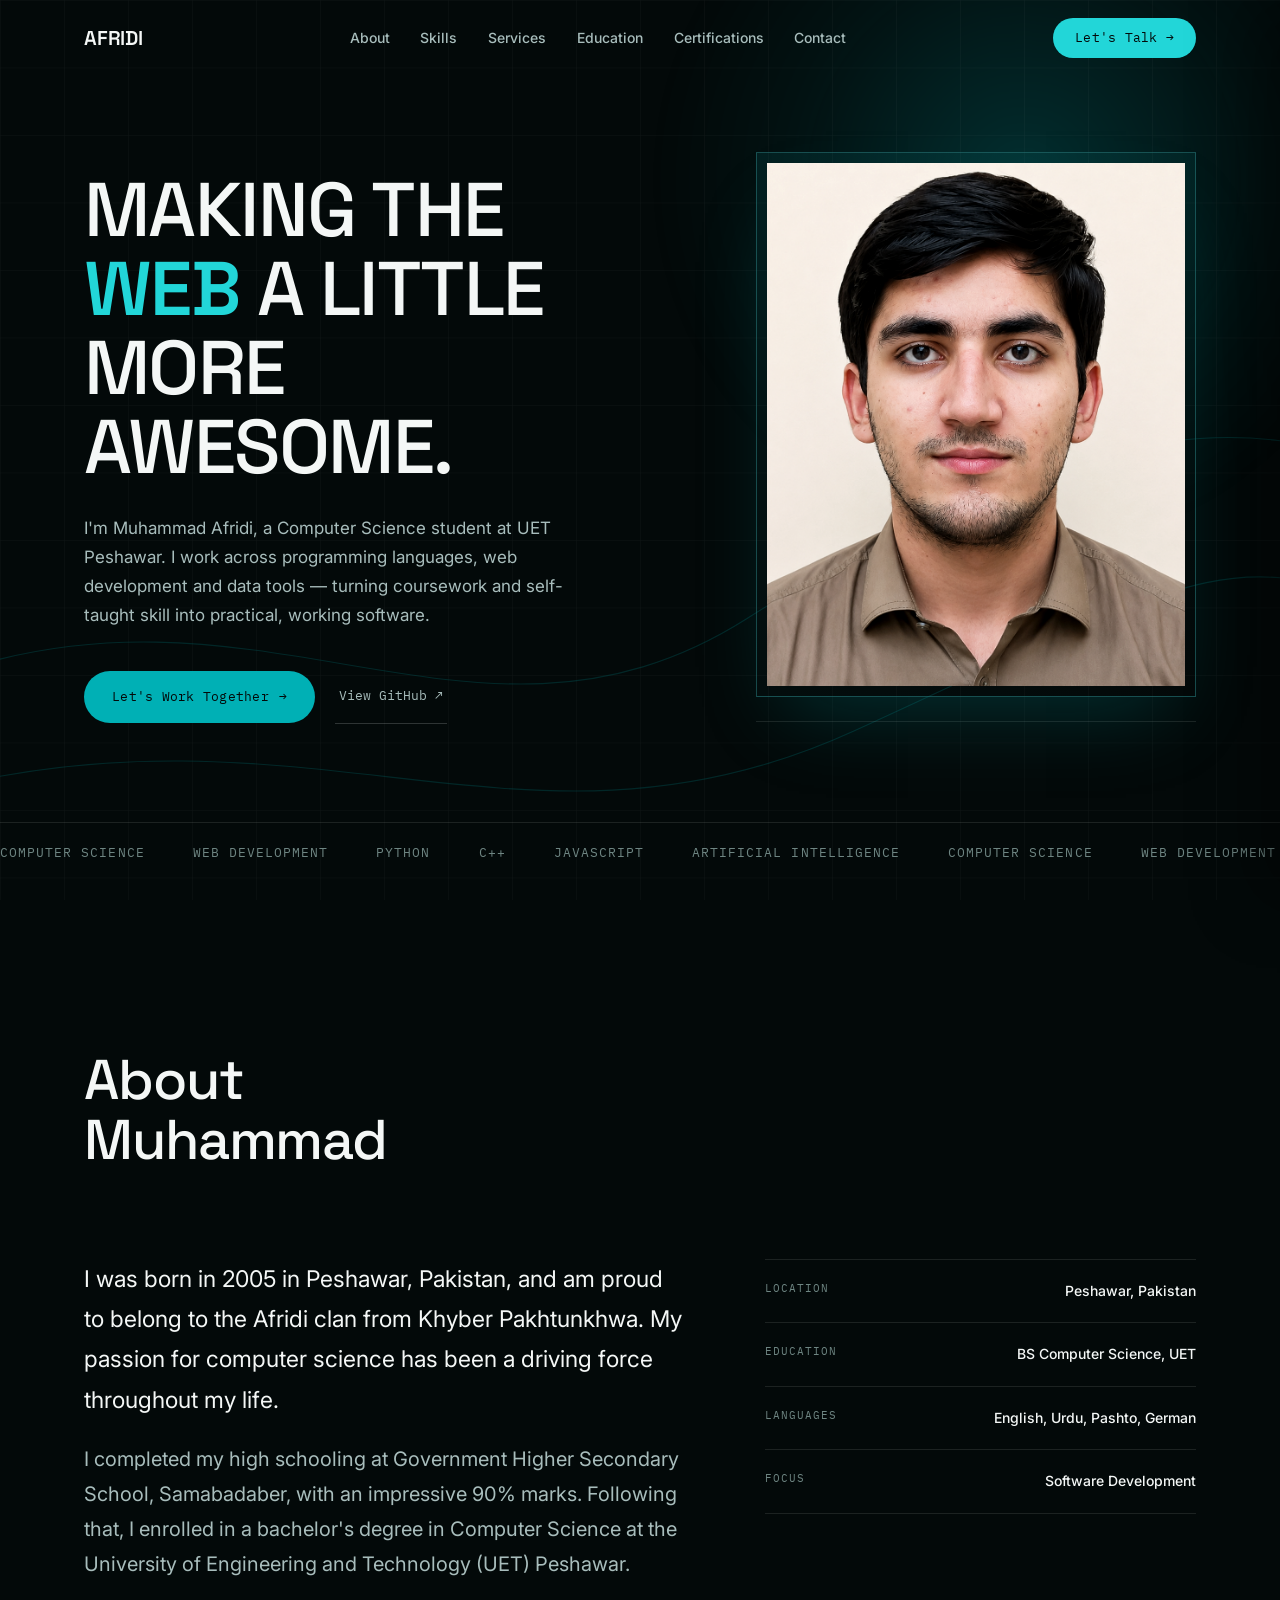
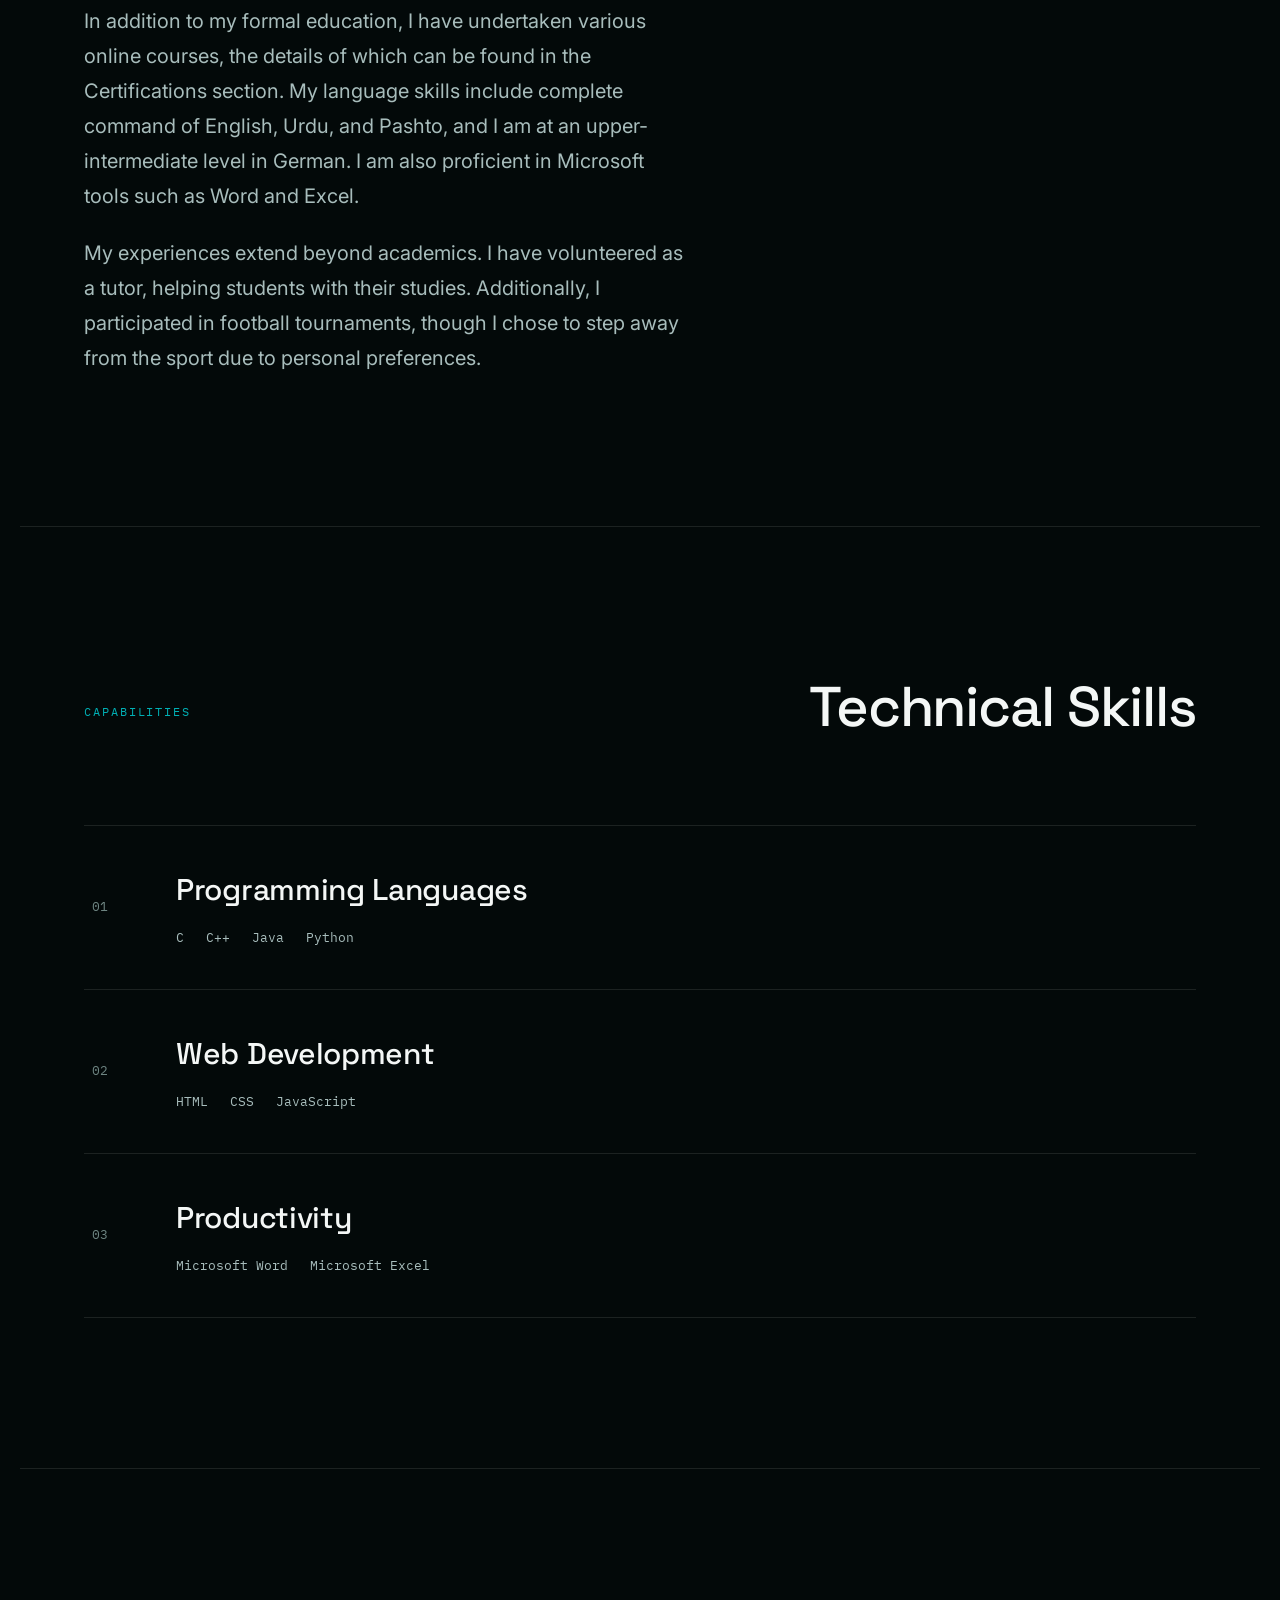
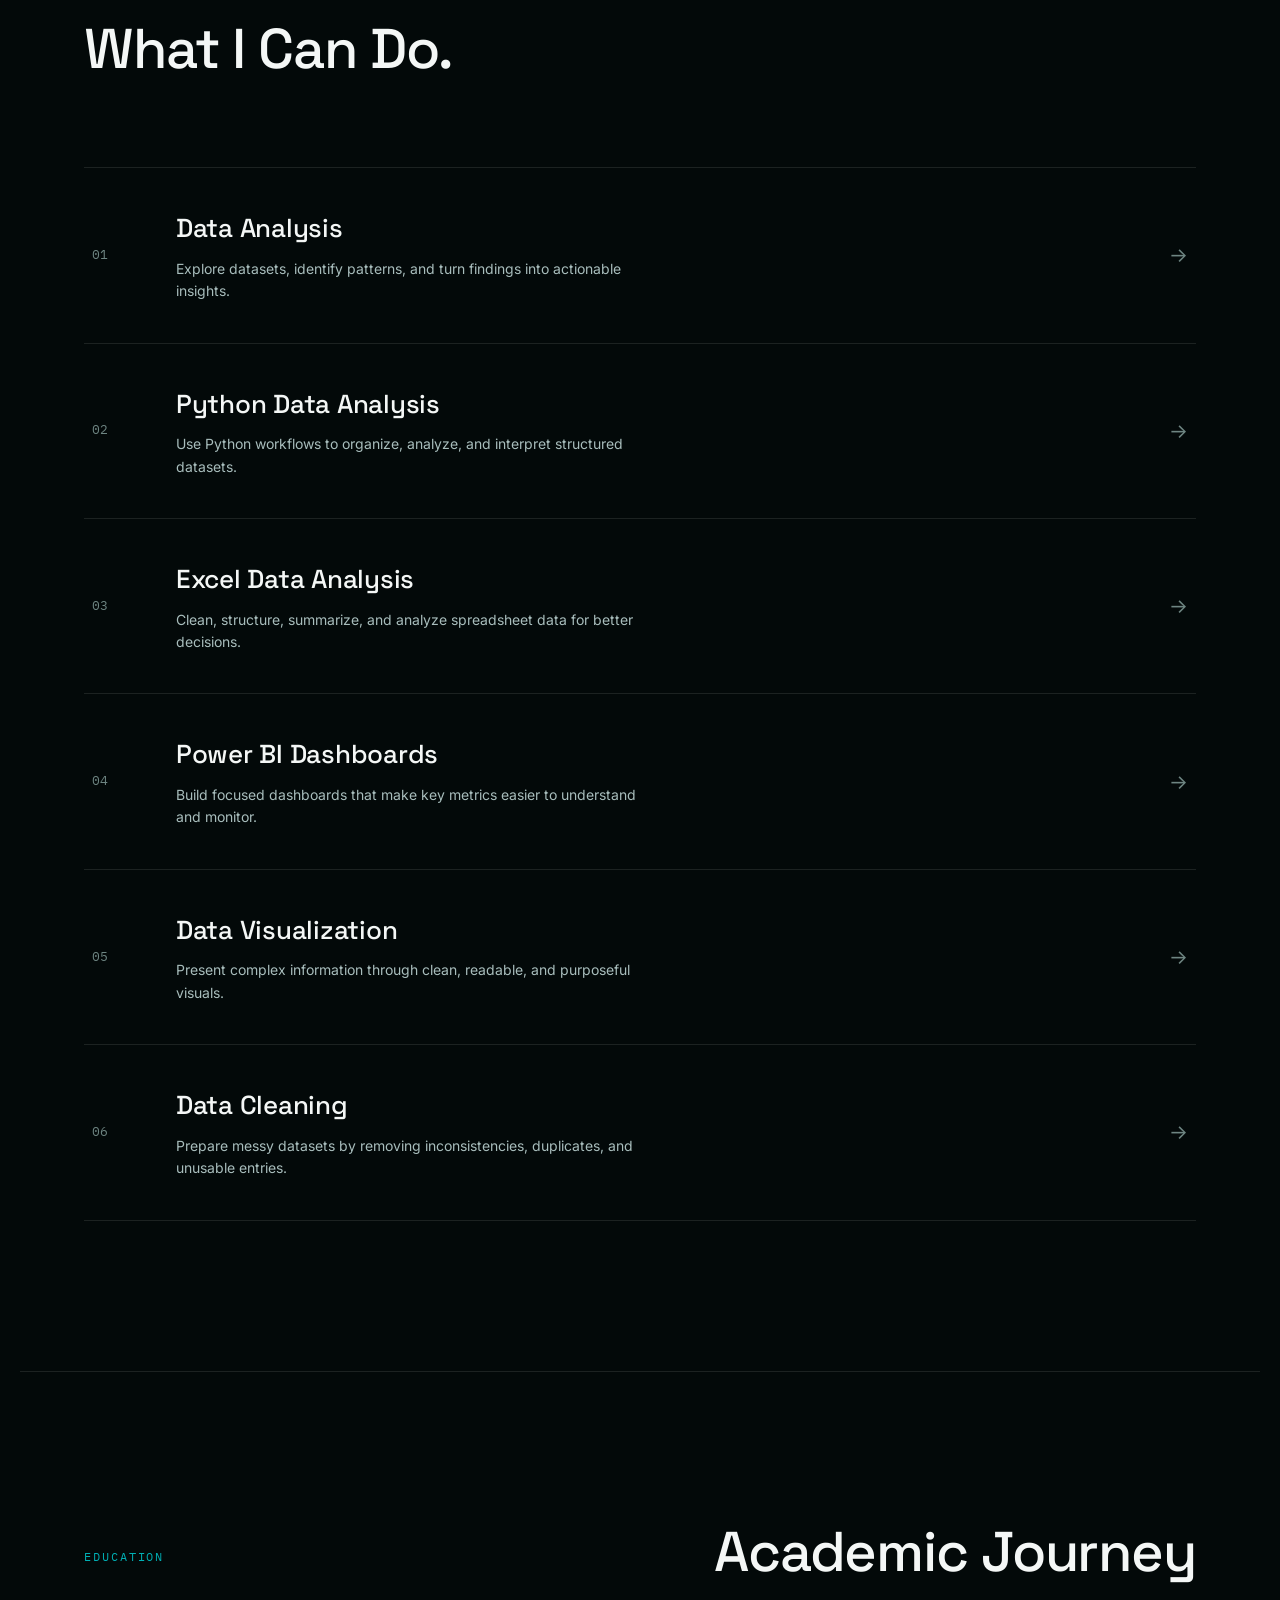
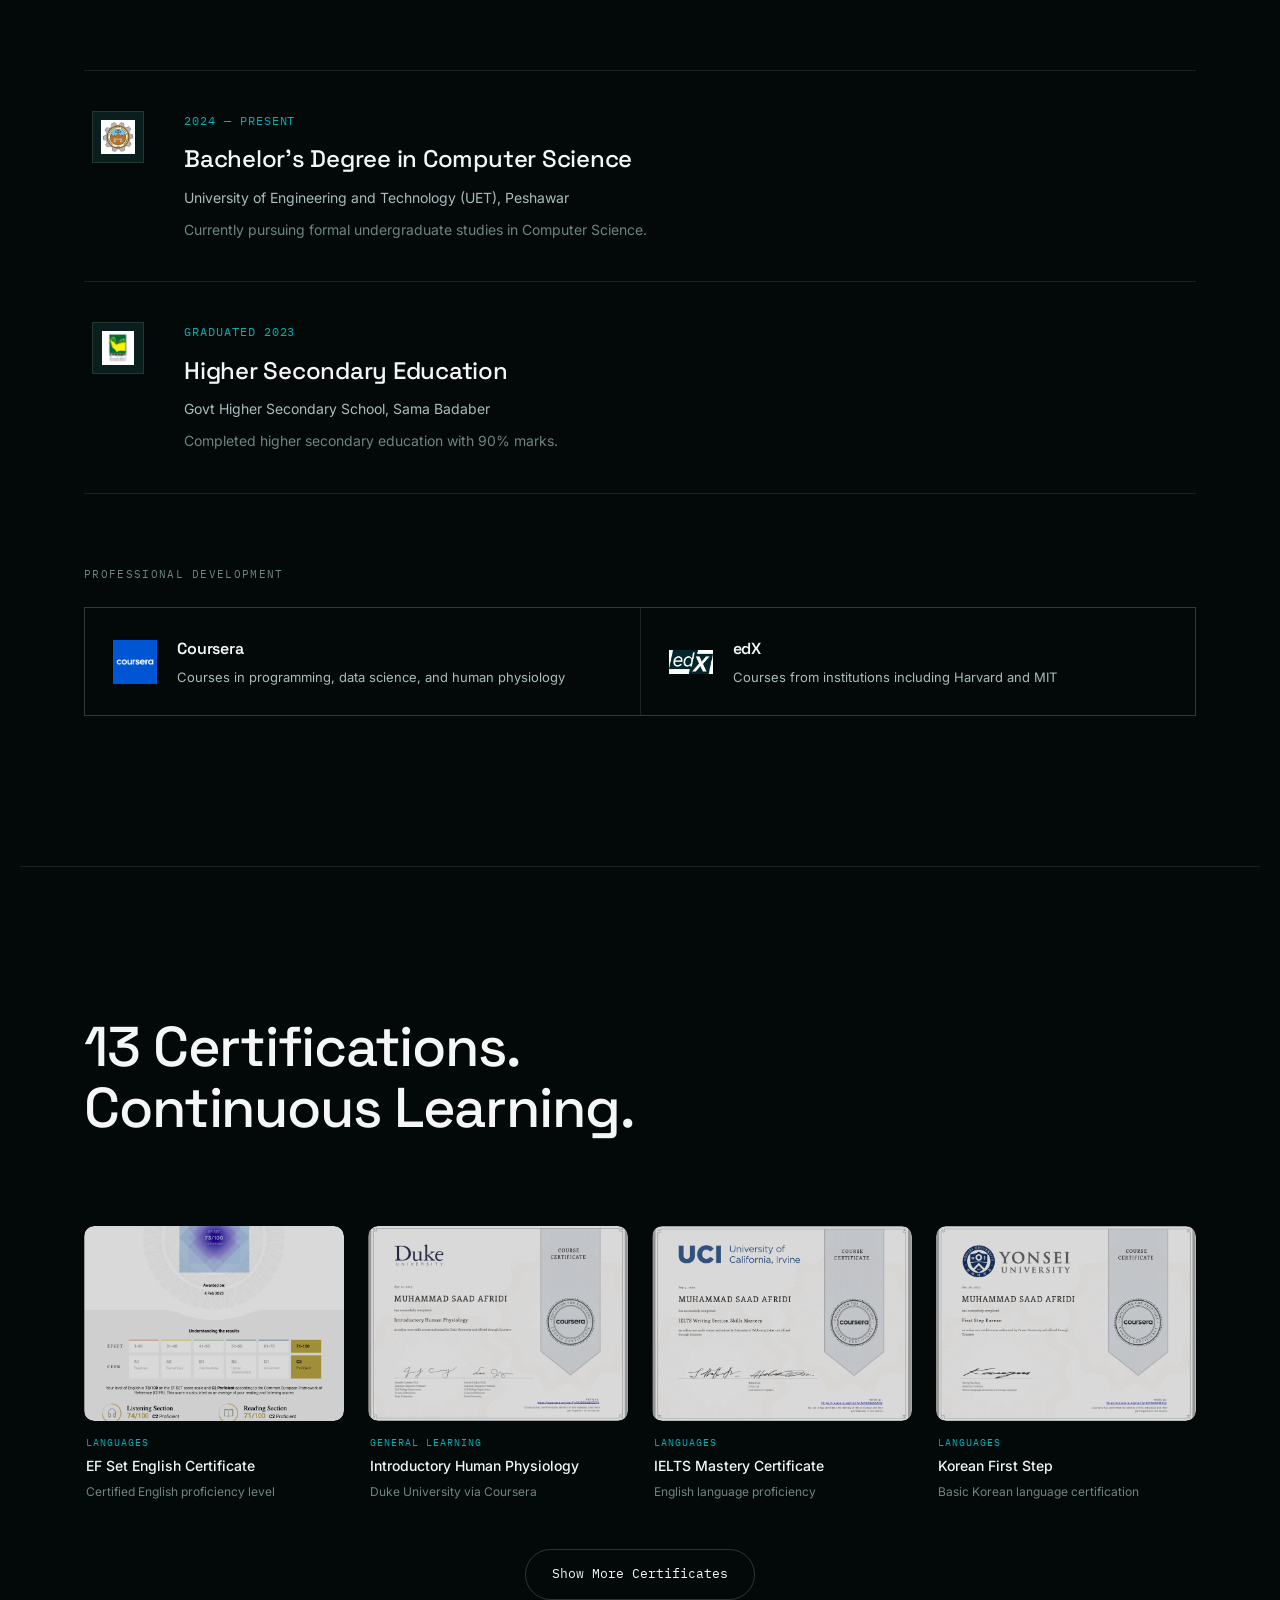
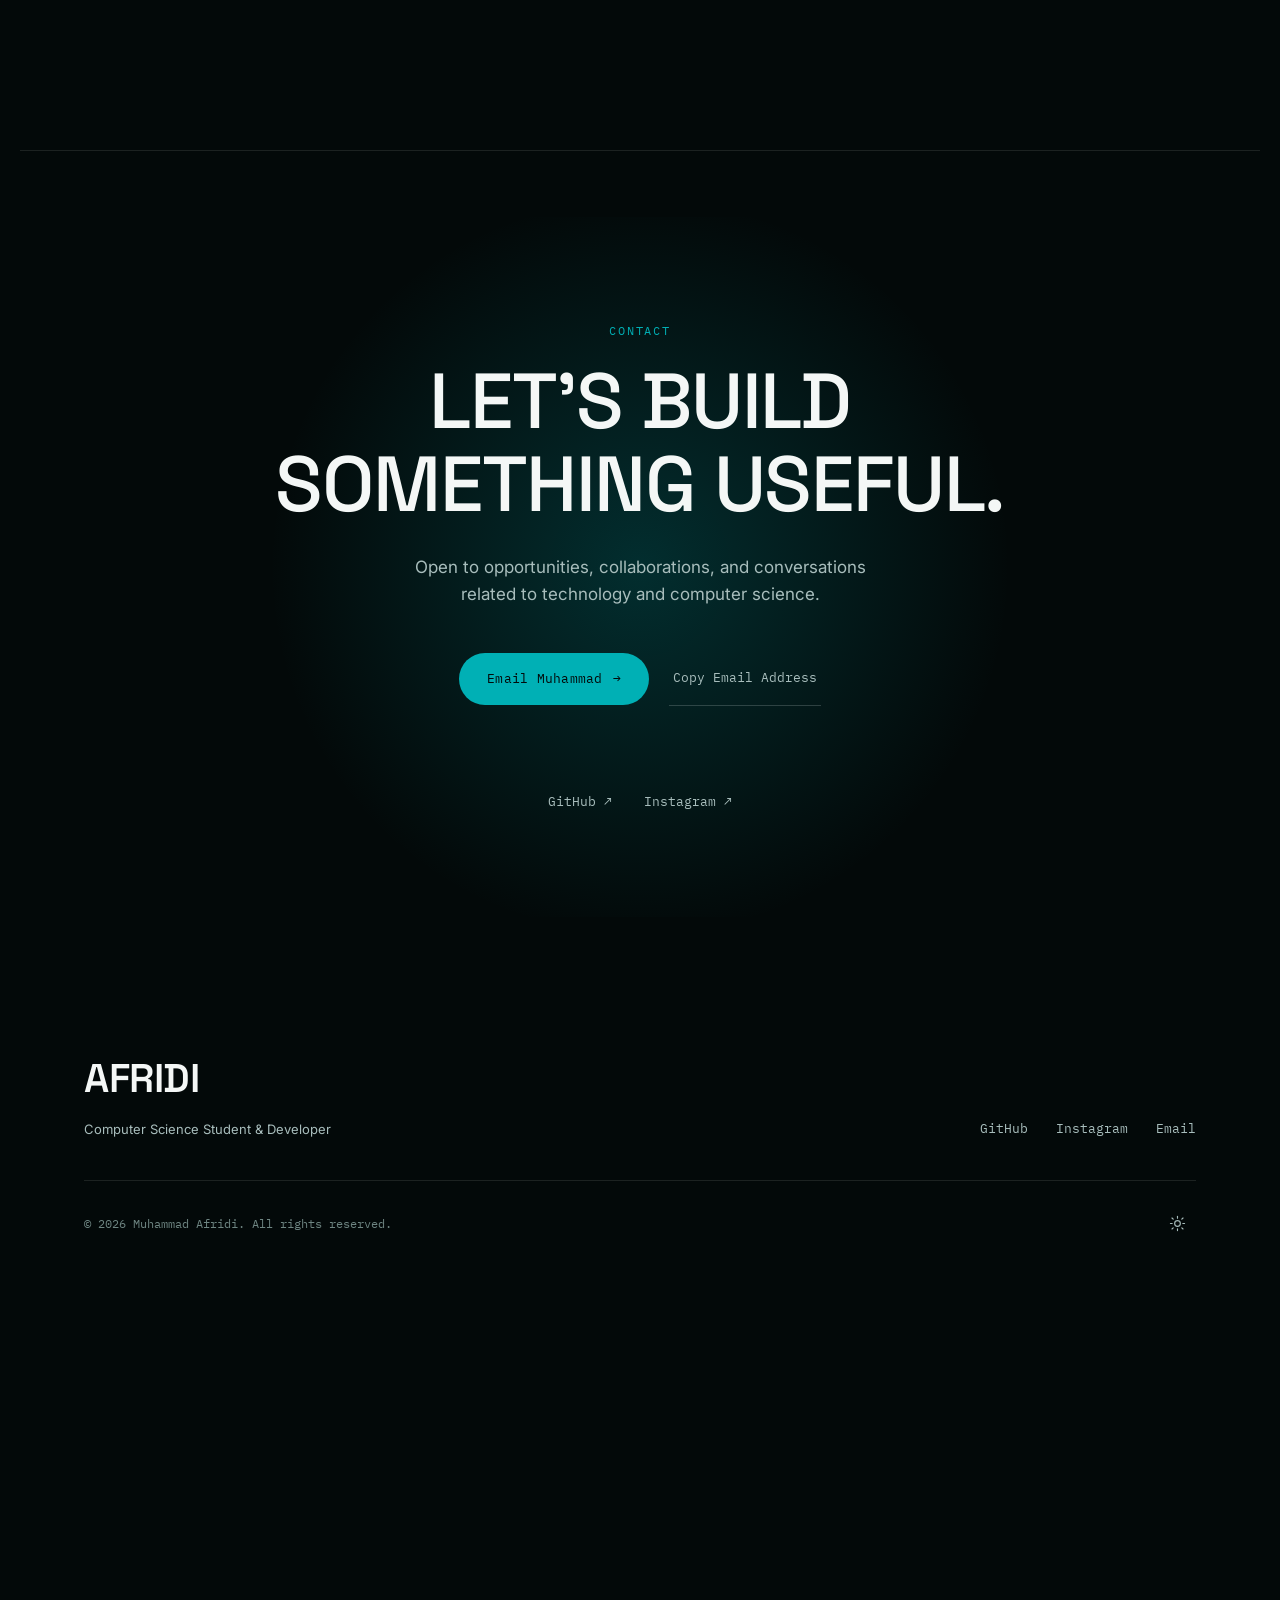
==== index.html @ 00d911b8 "new" ====
<!-- DESIGNED & DEVELOPED BY LINDY RAMAT · AI-ASSISTED WEB DEVELOPER -->
<!DOCTYPE html>
<html lang="en">
<head>
<meta charset="UTF-8">
<meta name="viewport" content="width=device-width, initial-scale=1.0">
<title>Muhammad Afridi — Portfolio</title>
<meta name="description" content="Portfolio of Muhammad Afridi, a Computer Science student at UET Peshawar. Explore his skills in C, C++, Java, Python and web development, education, and certifications.">
<meta name="keywords" content="Muhammad Afridi, Computer Science student, UET Peshawar, web developer portfolio, Python developer, C++ developer">
<meta name="author" content="Muhammad Afridi">
<meta name="robots" content="index, follow">
<meta name="theme-color" content="#030909">
<link rel="canonical" href="https://muhammadafridi.vercel.app">

<!-- Favicon -->

<link rel="icon" href="images/PROFESSIONAL PHOTO.png" sizes="any">
<link rel="icon" type="image/svg+xml" href="images/PROFESSIONAL PHOTO.png">
<link rel="icon" type="image/png" sizes="32x32" href="images/PROFESSIONAL PHOTO.png">
<link rel="icon" type="image/png" sizes="16x16" href="images/PROFESSIONAL PHOTO.png">
<link rel="apple-touch-icon" sizes="180x180" href="images/PROFESSIONAL PHOTO.png">
<link rel="manifest" href="images/PROFESSIONAL PHOTO.png">

<!-- Open Graph -->

<meta property="og:title" content="Muhammad Afridi — Computer Science Student & Developer">
<meta property="og:description" content="Portfolio of Muhammad Afridi, a Computer Science student at UET Peshawar.">
<meta property="og:image" content="images/OpenGraph.png">
<meta property="og:image:width" content="1200">
<meta property="og:image:height" content="630">
<meta property="og:image:alt" content="Muhammad Afridi — Computer Science Student & Developer">
<meta property="og:url" content="https://muhammadafridi1.github.io/portfolio/">
<meta property="og:type" content="website">
<meta property="og:site_name" content="Muhammad Afridi Portfolio">
<meta property="og:locale" content="en_US">
<meta name="twitter:card" content="summary_large_image">
<meta name="twitter:title" content="Muhammad Afridi — Computer Science Student & Developer">
<meta name="twitter:description" content="Portfolio of Muhammad Afridi, a Computer Science student at UET Peshawar.">
<meta name="twitter:image" content="images/OpenGraph.png">
<meta name="twitter:image:alt" content="Muhammad Afridi — Computer Science Student & Developer">

<link rel="preconnect" href="https://fonts.googleapis.com">
<link rel="preconnect" href="https://fonts.gstatic.com" crossorigin>
<link href="https://fonts.googleapis.com/css2?family=Space+Grotesk:wght@400;500;600;700&family=Inter:wght@400;500;600;700&family=IBM+Plex+Mono:wght@400;500;600&display=swap" rel="stylesheet">

<link rel="stylesheet" href="style.css">

<script type="application/ld+json">
{
  "@context": "https://schema.org",
  "@type": "Person",
  "name": "Muhammad Afridi",
  "jobTitle": "Computer Science Student",
  "url": "https://muhammadafridi1.github.io/portfolio/",
  "image": "https://muhammadafridi1.github.io/portfolio/assets/images/og-image.jpg",
  "alumniOf": [
    { "@type": "CollegeOrUniversity", "name": "University of Engineering and Technology, Peshawar" },
    { "@type": "HighSchool", "name": "Govt Higher Secondary School, Samabadaber" }
  ],
  "email": "mailto:saada5ridi@gmail.com",
  "sameAs": [
    "https://github.com/MuhammadAfridi1",
    "https://www.instagram.com/mafridi_01/"
  ]
}
</script>
</head>
<body>


<script>
  function makePlaceholder(label, bg, fg) {
    bg = bg || '#0A1F1D';
    fg = fg || '#F4F7F6';
    var svg = '<svg xmlns="http://www.w3.org/2000/svg" width="300" height="300">' +
      '<rect width="300" height="300" fill="' + bg + '"/>' +
      '<text x="50%" y="50%" fill="' + fg + '" font-family="\'Space Grotesk\', sans-serif" ' +
      'font-size="42" font-weight="600" text-anchor="middle" dominant-baseline="middle">' + label + '</text></svg>';
    return 'data:image/svg+xml;base64,' + btoa(svg);
  }
</script>

<a href="#main" class="skip-link">Skip to content</a>

<div class="intro-splash" id="introSplash" aria-hidden="true">
  <div class="intro-splash-inner">
    <p class="intro-splash-word" id="introWord">Muhammad Afridi</p>
    <p class="intro-splash-label">Student Developer</p>
    <div class="intro-splash-bar"><span class="intro-splash-bar-fill" id="introBarFill"></span></div>
  </div>
</div>

<header class="site-header" id="siteHeader">
  <nav class="nav" aria-label="Primary">
    <a href="#home" class="nav-brand">AFRIDI</a>
    <ul class="nav-links" id="navLinks">
      <li><a href="#about" data-nav="about">About</a></li>
      <li><a href="#skills" data-nav="skills">Skills</a></li>
      <li><a href="#services" data-nav="services">Services</a></li>
      <li><a href="#education" data-nav="education">Education</a></li>
      <li><a href="#certifications" data-nav="certifications">Certifications</a></li>
      <li><a href="#contact" data-nav="contact">Contact</a></li>
    </ul>
    <div class="nav-actions">
      <a href="#contact" class="nav-cta">Let's Talk <span aria-hidden="true">→</span></a>
    </div>
    <button class="nav-burger" id="navBurger" aria-label="Open menu" aria-expanded="false" aria-controls="mobileMenu">
      <span></span><span></span>
    </button>
  </nav>
</header>

<!--MOBILE-->
<div class="mobile-menu-backdrop" id="mobileMenuBackdrop" hidden></div>
<div class="mobile-menu" id="mobileMenu" aria-hidden="true">
  <div class="mobile-menu-header">
    <a href="#home" class="mobile-menu-brand">AFRIDI</a>
    <button class="mobile-menu-close" id="mobileMenuClose" aria-label="Close menu">&times;</button>
  </div>
  <nav class="mobile-menu-links" aria-label="Mobile">
    <a href="#home">Home</a>
    <a href="#about">About</a>
    <a href="#skills">Skills</a>
    <a href="#services">Services</a>
    <a href="#education">Education</a>
    <a href="#certifications">Certifications</a>
    <a href="#contact">Contact</a>
  </nav>
  <div class="mobile-menu-footer">
    <a href="mailto:saada5ridi@gmail.com" class="mobile-menu-cta">Let's Talk <span aria-hidden="true">→</span></a>
    
  </div>
</div>

<main id="main">

  <!-- Hero Section -->
  <section id="home" class="hero">
    <div class="hero-bg" aria-hidden="true">
      <div class="hero-glow"></div>
      <svg class="hero-grid" viewBox="0 0 1200 800" preserveAspectRatio="none">
        <defs>
          <pattern id="gridPattern" width="60" height="60" patternUnits="userSpaceOnUse">
            <path d="M 60 0 L 0 0 0 60" fill="none" stroke="currentColor" stroke-width="1"/>
          </pattern>
        </defs>
        <rect width="1200" height="800" fill="url(#gridPattern)"/>
      </svg>
      <svg class="hero-curve" viewBox="0 0 1200 800" preserveAspectRatio="none">
        <path d="M -50 600 C 250 500, 450 700, 700 550 S 1150 350, 1300 420" fill="none" stroke="currentColor" stroke-width="1"/>
        <path d="M -50 700 C 300 620, 500 780, 800 650 S 1150 480, 1300 540" fill="none" stroke="currentColor" stroke-width="1"/>
      </svg>
    </div>

    <div class="hero-inner">
      <div class="hero-copy">
        <h1 class="hero-headline reveal">
          Making the<br>
          <em> WEB </em>a little more<br>
          awesome.
        </h1>
        <p class="hero-text reveal">I'm Muhammad Afridi, a Computer Science student at UET Peshawar. I work across programming languages, web development and data tools — turning coursework and self-taught skill into practical, working software.</p>
        <div class="hero-actions reveal">
          <a href="#contact" class="btn-primary">Let's Work Together <span aria-hidden="true">→</span></a>
          <a href="https://github.com/MuhammadAfridi1" target="_blank" rel="noopener" class="btn-ghost">View GitHub <span aria-hidden="true">↗</span></a>
        </div>
      </div>

      <div class="hero-visual reveal">
        <div class="hero-portrait">
          <img
            src="PROFESSIONAL PHOTO.webp"
            alt="Muhammad Afridi — professional photo"
            class="hero-portrait-img"
            onerror="this.onerror=null; this.src=makePlaceholder('MA');"
          >
        </div>
        <dl class="hero-meta">
        </dl>
      </div>
    </div>

    <div class="hero-marquee" aria-hidden="true">
      <div class="hero-marquee-track">
        <span>Computer Science</span><span>Web Development</span><span>Python</span><span>C++</span><span>JavaScript</span><span>Artificial Intelligence</span>
        <span>Computer Science</span><span>Web Development</span><span>Python</span><span>C++</span><span>JavaScript</span><span>Artificial Intelligence</span>
        <span>Computer Science</span><span>Web Development</span><span>Python</span><span>C++</span><span>JavaScript</span><span>Artificial Intelligence</span>
      </div>
    </div>
  </section>

  <!--About Section -->
  <section id="about" class="section">
    <div class="section-head reveal">
     
      <h2 class="section-heading">About<br>Muhammad</h2>
    </div>

    <div class="about-grid">
      <div class="about-body reveal">
        <p>I was born in 2005 in Peshawar, Pakistan, and am proud to belong to the Afridi clan from Khyber Pakhtunkhwa. My passion for computer science has been a driving force throughout my life.</p>
        <p>I completed my high schooling at Government Higher Secondary School, Samabadaber, with an impressive 90% marks. Following that, I enrolled in a bachelor's degree in Computer Science at the University of Engineering and Technology (UET) Peshawar.</p>
        <p>In addition to my formal education, I have undertaken various online courses, the details of which can be found in the Certifications section. My language skills include complete command of English, Urdu, and Pashto, and I am at an upper-intermediate level in German. I am also proficient in Microsoft tools such as Word and Excel.</p>
        <p>My experiences extend beyond academics. I have volunteered as a tutor, helping students with their studies. Additionally, I participated in football tournaments, though I chose to step away from the sport due to personal preferences.</p>
      </div>

      <dl class="about-info reveal">
        <div class="about-info-row">
          <dt>Location</dt>
          <dd>Peshawar, Pakistan</dd>
        </div>
        <div class="about-info-row">
          <dt>Education</dt>
          <dd>BS Computer Science, UET</dd>
        </div>
        <div class="about-info-row">
          <dt>Languages</dt>
          <dd>English, Urdu, Pashto, German</dd>
        </div>
        <div class="about-info-row">
          <dt>Focus</dt>
          <dd>Software Development</dd>
        </div>
      </dl>
    </div>
  </section>

  <!--Skills Section -->
  <section id="skills" class="section">
    <div class="section-head reveal">
      <p class="section-label">Capabilities</p>
      <h2 class="section-heading">Technical Skills</h2>
    </div>

    <div class="skill-rows">
      <div class="skill-row reveal">
        <span class="skill-row-index">01</span>
        <div class="skill-row-main">
          <h3>Programming Languages</h3>
          <ul class="skill-tags">
            <li>C</li>
            <li>C++</li>
            <li>Java</li>
            <li>Python</li>
          </ul>
        </div>
        <span class="skill-row-arrow" aria-hidden="true">→</span>
      </div>
      <div class="skill-row reveal">
        <span class="skill-row-index">02</span>
        <div class="skill-row-main">
          <h3>Web Development</h3>
          <ul class="skill-tags">
            <li>HTML</li>
            <li>CSS</li>
            <li>JavaScript</li>
          </ul>
        </div>
        <span class="skill-row-arrow" aria-hidden="true">→</span>
      </div>
      <div class="skill-row reveal">
        <span class="skill-row-index">03</span>
        <div class="skill-row-main">
          <h3>Productivity</h3>
          <ul class="skill-tags">
            <li>Microsoft Word</li>
            <li>Microsoft Excel</li>
          </ul>
        </div>
        <span class="skill-row-arrow" aria-hidden="true">→</span>
      </div>
    </div>
  </section>

  <!-- Services Section -->
  <section id="services" class="section">
    <div class="section-head reveal">
      <h2 class="section-heading">What I Can Do.</h2>
    </div>

    <div class="service-rows">
      <a href="mailto:saada5ridi@gmail.com?subject=Inquiry%20about%20Data%20Analysis" class="service-row reveal">
        <span class="service-row-index">01</span>
        <div class="service-row-main">
          <h3>Data Analysis</h3>
          <p>Explore datasets, identify patterns, and turn findings into actionable insights.</p>
        </div>
        <span class="service-row-arrow" aria-hidden="true">→</span>
      </a>
      <a href="mailto:saada5ridi@gmail.com?subject=Inquiry%20about%20Python%20Data%20Analysis" class="service-row reveal">
        <span class="service-row-index">02</span>
        <div class="service-row-main">
          <h3>Python Data Analysis</h3>
          <p>Use Python workflows to organize, analyze, and interpret structured datasets.</p>
        </div>
        <span class="service-row-arrow" aria-hidden="true">→</span>
      </a>
      <a href="mailto:saada5ridi@gmail.com?subject=Inquiry%20about%20Excel%20Data%20Analysis" class="service-row reveal">
        <span class="service-row-index">03</span>
        <div class="service-row-main">
          <h3>Excel Data Analysis</h3>
          <p>Clean, structure, summarize, and analyze spreadsheet data for better decisions.</p>
        </div>
        <span class="service-row-arrow" aria-hidden="true">→</span>
      </a>
      <a href="mailto:saada5ridi@gmail.com?subject=Inquiry%20about%20Power%20BI%20Dashboards" class="service-row reveal">
        <span class="service-row-index">04</span>
        <div class="service-row-main">
          <h3>Power BI Dashboards</h3>
          <p>Build focused dashboards that make key metrics easier to understand and monitor.</p>
        </div>
        <span class="service-row-arrow" aria-hidden="true">→</span>
      </a>
      <a href="mailto:saada5ridi@gmail.com?subject=Inquiry%20about%20Data%20Visualization" class="service-row reveal">
        <span class="service-row-index">05</span>
        <div class="service-row-main">
          <h3>Data Visualization</h3>
          <p>Present complex information through clean, readable, and purposeful visuals.</p>
        </div>
        <span class="service-row-arrow" aria-hidden="true">→</span>
      </a>
      <a href="mailto:saada5ridi@gmail.com?subject=Inquiry%20about%20Data%20Cleaning" class="service-row reveal">
        <span class="service-row-index">06</span>
        <div class="service-row-main">
          <h3>Data Cleaning</h3>
          <p>Prepare messy datasets by removing inconsistencies, duplicates, and unusable entries.</p>
        </div>
        <span class="service-row-arrow" aria-hidden="true">→</span>
      </a>
    </div>
  </section>

  <!-- Education Section -->
  <section id="education" class="section">
    <div class="section-head reveal">
      <p class="section-label">Education</p>
      <h2 class="section-heading">Academic Journey</h2>
    </div>

    <ol class="timeline">
      <li class="timeline-item reveal">
        <img src="images/UET.webp" alt="UET Peshawar logo" class="timeline-logo" loading="lazy" onerror="this.onerror=null; this.src=makePlaceholder('UET');">
        <div class="timeline-content">
          <p class="timeline-date">2024 — Present</p>
          <h3>Bachelor's Degree in Computer Science</h3>
          <p class="timeline-place">University of Engineering and Technology (UET), Peshawar</p>
          <p class="timeline-desc">Currently pursuing formal undergraduate studies in Computer Science.</p>
        </div>
      </li>
      <li class="timeline-item reveal">
        <img src="images/HighEduc.webp" alt="Govt Higher Secondary School logo" class="timeline-logo" loading="lazy" onerror="this.onerror=null; this.src=makePlaceholder('GHSS');">
        <div class="timeline-content">
          <p class="timeline-date">Graduated 2023</p>
          <h3>Higher Secondary Education</h3>
          <p class="timeline-place">Govt Higher Secondary School, Sama Badaber</p>
          <p class="timeline-desc">Completed higher secondary education with 90% marks.</p>
        </div>
      </li>
    </ol>

    <div class="prof-dev">
      <p class="prof-dev-label">Professional Development</p>
      <div class="prof-dev-grid">
        <div class="prof-dev-card reveal">
          <img src="images/Coursera.webp" alt="Coursera logo" class="prof-dev-logo" loading="lazy" onerror="this.onerror=null; this.src=makePlaceholder('CR');">
          <div>
            <h4>Coursera</h4>
            <p>Courses in programming, data science, and human physiology</p>
          </div>
        </div>
        <div class="prof-dev-card reveal">
          <img src="images/edx.webp" alt="edX logo" class="prof-dev-logo" loading="lazy" onerror="this.onerror=null; this.src=makePlaceholder('edX');">
          <div>
            <h4>edX</h4>
            <p>Courses from institutions including Harvard and MIT</p>
          </div>
        </div>
      </div>
    </div>
  </section>

  <!-- Certification Section -->
  <section id="certifications" class="section">
    <div class="section-head reveal">
      <h2 class="section-heading">13 Certifications.<br>Continuous Learning.</h2>
    </div>

    <div class="cert-grid" id="certGrid">
      <figure class="cert-card reveal">
        <button class="cert-thumb-btn" type="button" data-cert-title="EF Set English Certificate" data-cert-issuer="Certified English proficiency level" data-cert-img="images/EFSET.webp">
          <img src="images/EFSET.webp" alt="EF SET English Certificate" loading="lazy" onerror="this.onerror=null; this.src=makePlaceholder('EF SET');">
        </button>
        <figcaption><span class="cert-badge">Languages</span><strong>EF Set English Certificate</strong><span class="cert-issuer">Certified English proficiency level</span></figcaption>
      </figure>
      <figure class="cert-card reveal">
        <button class="cert-thumb-btn" type="button" data-cert-title="Introductory Human Physiology" data-cert-issuer="Duke University via Coursera" data-cert-img="images/Duke.webp">
          <img src="images/Duke.webp" alt="Introductory Human Physiology certificate" loading="lazy" onerror="this.onerror=null; this.src=makePlaceholder('Duke');">
        </button>
        <figcaption><span class="cert-badge">General Learning</span><strong>Introductory Human Physiology</strong><span class="cert-issuer">Duke University via Coursera</span></figcaption>
      </figure>
      <figure class="cert-card reveal">
        <button class="cert-thumb-btn" type="button" data-cert-title="IELTS Mastery Certificate" data-cert-issuer="English language proficiency" data-cert-img="images/IELTS.webp">
          <img src="images/IELTS.webp" alt="IELTS Mastery Certificate" loading="lazy" onerror="this.onerror=null; this.src=makePlaceholder('IELTS');">
        </button>
        <figcaption><span class="cert-badge">Languages</span><strong>IELTS Mastery Certificate</strong><span class="cert-issuer">English language proficiency</span></figcaption>
      </figure>
      <figure class="cert-card reveal">
        <button class="cert-thumb-btn" type="button" data-cert-title="Korean First Step" data-cert-issuer="Basic Korean language certification" data-cert-img="images/Korean.webp">
          <img src="images/Korean.webp" alt="Korean First Step certificate" loading="lazy" onerror="this.onerror=null; this.src=makePlaceholder('KR');">
        </button>
        <figcaption><span class="cert-badge">Languages</span><strong>Korean First Step</strong><span class="cert-issuer">Basic Korean language certification</span></figcaption>
      </figure>
      <figure class="cert-card reveal">
        <button class="cert-thumb-btn" type="button" data-cert-title="Understanding Body Signals" data-cert-issuer="University of Pennsylvania" data-cert-img="images/Body Signals.webp">
          <img src="images/Body Signals.webp" alt="Understanding Body Signals certificate" loading="lazy" onerror="this.onerror=null; this.src=makePlaceholder('UPenn');">
        </button>
        <figcaption><span class="cert-badge">General Learning</span><strong>Understanding Body Signals</strong><span class="cert-issuer">University of Pennsylvania</span></figcaption>
      </figure>
      <figure class="cert-card reveal">
        <button class="cert-thumb-btn" type="button" data-cert-title="Rabies & One Health" data-cert-issuer="World Health Organization" data-cert-img="images/RabiesOneHealth.webp">
          <img src="images/RabiesOneHealth.webp" alt="Rabies & One Health certificate" loading="lazy" onerror="this.onerror=null; this.src=makePlaceholder('WHO');">
        </button>
        <figcaption><span class="cert-badge">General Learning</span><strong>Rabies &amp; One Health</strong><span class="cert-issuer">World Health Organization</span></figcaption>
      </figure>
      <figure class="cert-card reveal">
        <button class="cert-thumb-btn" type="button" data-cert-title="Programming for Everybody" data-cert-issuer="University of Michigan" data-cert-img="images/ProgrammingforEverybody.webp">
          <img src="images/ProgrammingforEverybody.webp" alt="Programming for Everybody certificate" loading="lazy" onerror="this.onerror=null; this.src=makePlaceholder('UMich');">
        </button>
        <figcaption><span class="cert-badge">Programming</span><strong>Programming for Everybody</strong><span class="cert-issuer">University of Michigan</span></figcaption>
      </figure>
     <figure class="cert-card reveal">
        <button class="cert-thumb-btn" type="button" data-cert-title="Future Android Programming certificate" data-cert-issuer="UC Sandiego" data-cert-img="images/Android-Programming.webp">
          <img src="images/Android-Programming.webp" alt="Future Android Programming certificate" loading="lazy" onerror="this.onerror=null; this.src=makePlaceholder('UC San Diego');">
        </button>
        <figcaption><span class="cert-badge">Programming</span><strong>"Future Android Programming certificate</strong><span class="cert-issuer">UC San Diego</span></figcaption>
      </figure>
      <figure class="cert-card reveal">
        <button class="cert-thumb-btn" type="button" data-cert-title="Build & Deploy AI Messenger Chatbot" data-cert-issuer="Coursera Graded Project" data-cert-img="images/BuildAndDeploy.webp">
          <img src="images/BuildAndDeploy.webp" alt="Build & Deploy AI Messenger Chatbot certificate" loading="lazy" onerror="this.onerror=null; this.src=makePlaceholder('AI Bot');">
        </button>
        <figcaption><span class="cert-badge">Artificial Intelligence</span><strong>Build &amp; Deploy AI Messenger Chatbot</strong><span class="cert-issuer">Coursera Graded Project</span></figcaption>
      </figure>
      <figure class="cert-card reveal">
        <button class="cert-thumb-btn" type="button" data-cert-title="Programming Foundations Fundamentals" data-cert-issuer="LinkedIn Learning" data-cert-img="images/Programmingfoundations.webp">
          <img src="images/Programmingfoundations.webp" alt="Programming Foundations Fundamentals certificate" loading="lazy" onerror="this.onerror=null; this.src=makePlaceholder('LI');">
        </button>
        <figcaption><span class="cert-badge">Programming</span><strong>Programming Foundations Fundamentals</strong><span class="cert-issuer">LinkedIn Learning</span></figcaption>
      </figure>
      <figure class="cert-card reveal">
        <button class="cert-thumb-btn" type="button" data-cert-title="Building AI Powered Chatbots" data-cert-issuer="IBM Certification" data-cert-img="images/AIPowered.webp">
          <img src="images/AIPowered.webp" alt="Building AI Powered Chatbots certificate" loading="lazy" onerror="this.onerror=null; this.src=makePlaceholder('IBM');">
        </button>
        <figcaption><span class="cert-badge">Artificial Intelligence</span><strong>Building AI Powered Chatbots</strong><span class="cert-issuer">IBM Certification</span></figcaption>
      </figure>
      <figure class="cert-card reveal">
        <button class="cert-thumb-btn" type="button" data-cert-title="Introduction to Artificial Intelligence (AI)" data-cert-issuer="IBM Certification" data-cert-img="images/IntroAI.webp">
          <img src="images/IntroAI.webp" alt="Introduction to Artificial Intelligence certificate" loading="lazy" onerror="this.onerror=null; this.src=makePlaceholder('IBM AI');">
        </button>
        <figcaption><span class="cert-badge">Artificial Intelligence</span><strong>Introduction to Artificial Intelligence (AI)</strong><span class="cert-issuer">IBM Certification</span></figcaption>
      </figure>
      <figure class="cert-card reveal">
        <button class="cert-thumb-btn" type="button" data-cert-title="Create Your First Python Program" data-cert-issuer="U.ST" data-cert-img="images/FirstPython.webp">
          <img src="images/FirstPython.webp" alt="Create Your First Python Program certificate" loading="lazy" onerror="this.onerror=null; this.src=makePlaceholder('U.ST');">
        </button>
        <figcaption><span class="cert-badge">Programming</span><strong>Create Your First Python Program</strong><span class="cert-issuer">Microsoft</span></figcaption>
      </figure>
      <figure class="cert-card reveal">
        <button class="cert-thumb-btn" type="button" data-cert-title="Github Foundations" data-cert-issuer="Microsoft" data-cert-img="images/Github.webp">
          <img src="images/Github.webp" alt="Github Foundations certificate" loading="lazy" onerror="this.onerror=null; this.src=makePlaceholder('Microsoft');">
        </button>
        <figcaption><span class="cert-badge">Programming</span><strong>Github Foundations</strong><span class="cert-issuer">Microsoft</span></figcaption>
      </figure>
    </div>
    <div class="cert-show-more-wrap">
      <button class="btn-outline cert-show-more" id="certShowMore" type="button" aria-expanded="false" aria-controls="certGrid">
        Show More Certificates
      </button>
    </div>
  </section>

  <!-- Contact Section -->
  <section id="contact" class="section contact-section">
    <div class="contact-glow" aria-hidden="true"></div>
    <p class="section-label">Contact</p>
    <h2 class="contact-heading">Let's build<br>something useful.</h2>
    <p class="contact-text">Open to opportunities, collaborations, and conversations related to technology and computer science.</p>
    <div class="contact-actions">
      <a href="mailto:saada5ridi@gmail.com" class="btn-primary">Email Muhammad <span aria-hidden="true">→</span></a>
      <button type="button" class="btn-ghost" id="copyEmailBtn" data-email="saada5ridi@gmail.com">Copy Email Address</button>
    </div>
    <span class="copy-feedback" id="copyFeedback" role="status" aria-live="polite"></span>
    <div class="contact-social">
      <a href="https://github.com/MuhammadAfridi1" target="_blank" rel="noopener">GitHub ↗</a>
      <a href="https://www.instagram.com/mafridi_01/" target="_blank" rel="noopener">Instagram ↗</a>
    </div>
  </section>

</main>

<footer class="site-footer">
  <div class="footer-inner">
    <div class="footer-top">
      <div class="footer-brand">
        <h2>AFRIDI</h2>
        <p>Computer Science Student &amp; Developer</p>
      </div>
      <ul class="footer-links">
        <li><a href="https://github.com/MuhammadAfridi1" target="_blank" rel="noopener">GitHub</a></li>
        <li><a href="https://www.instagram.com/mafridi_01/" target="_blank" rel="noopener">Instagram</a></li>
        <li><a href="mailto:saada5ridi@gmail.com">Email</a></li>
      </ul>
    </div>
    <div class="footer-divider"></div>
    <div class="footer-bottom">
      <p class="footer-copyright">© <span id="year"></span> Muhammad Afridi. All rights reserved.</p>
      <button class="theme-toggle" id="themeToggle" type="button" aria-label="Switch to light mode" aria-pressed="true">
        <svg class="theme-icon theme-icon-sun" viewBox="0 0 24 24" fill="none" stroke="currentColor" stroke-width="1.6" stroke-linecap="round" stroke-linejoin="round" aria-hidden="true">
          <circle cx="12" cy="12" r="4"></circle>
          <line x1="12" y1="2" x2="12" y2="4.5"></line>
          <line x1="12" y1="19.5" x2="12" y2="22"></line>
          <line x1="4.22" y1="4.22" x2="5.94" y2="5.94"></line>
          <line x1="18.06" y1="18.06" x2="19.78" y2="19.78"></line>
          <line x1="2" y1="12" x2="4.5" y2="12"></line>
          <line x1="19.5" y1="12" x2="22" y2="12"></line>
          <line x1="4.22" y1="19.78" x2="5.94" y2="18.06"></line>
          <line x1="18.06" y1="5.94" x2="19.78" y2="4.22"></line>
        </svg>
        <svg class="theme-icon theme-icon-moon" viewBox="0 0 24 24" fill="none" stroke="currentColor" stroke-width="1.6" stroke-linecap="round" stroke-linejoin="round" aria-hidden="true">
          <path d="M21 12.79A9 9 0 1 1 11.21 3 7 7 0 0 0 21 12.79z"></path>
        </svg>
      </button>
    </div>
  </div>
</footer>

<!-- Certificate Modal -->
<div class="cert-modal" id="certModal" role="dialog" aria-modal="true" aria-labelledby="certModalTitle">
  <div class="cert-modal-content">
    <button class="cert-modal-close" id="certModalClose" aria-label="Close certificate preview">✕</button>
    <img id="certModalImg" src="" alt="">
    <div class="cert-modal-caption">
      <strong id="certModalTitle"></strong>
      <span id="certModalIssuer"></span>
    </div>
  </div>
</div>

<script src="script.js" defer></script>
</body>
</html>
---- style.css ----
:root {
  --black: #030909;
  --deep: #051312;
  --panel: #0A1F1D;
  --panel-2: #0D2624;
  --deep-teal: #023131;
  --teal-dark: #005F60;
  --teal: #008F94;
  --teal-bright: #00B0B5;
  --cyan: #22D6D8;

  --off-white: #F4F7F6;
  --muted: #A8BDBC;
  --muted-dim: #6E8582;

  --border: rgba(244, 247, 246, 0.10);
  --border-strong: rgba(244, 247, 246, 0.18);

  --bg: var(--black);
  --bg-elevated: var(--panel);
  --fg: var(--off-white);
  --fg-muted: var(--muted);
  --line: var(--border);

  --font-display: 'Space Grotesk', sans-serif;
  --font-body: 'Inter', sans-serif;
  --font-mono: 'IBM Plex Mono', monospace;

  --nav-height: 76px;
  --container: 1240px;
  --gutter: clamp(24px, 5vw, 64px);

  --ease: cubic-bezier(0.22, 1, 0.36, 1);
  --ease-out: cubic-bezier(0.16, 1, 0.3, 1);
}

/* ---------- LIGHT MODE (off-white agency variant) ---------- */
html.light {
  --bg: var(--off-white);
  --bg-elevated: #FFFFFF;
  --fg: #04100F;
  --fg-muted: #4B615E;
  --line: rgba(4, 16, 15, 0.09);
  --panel: #FFFFFF;
  --panel-2: #EEF4F3;
}

/* ---------- RESET ---------- */
* { box-sizing: border-box; }
html { scroll-behavior: smooth; }
@media (prefers-reduced-motion: reduce) {
  html { scroll-behavior: auto; }
  *, *::before, *::after {
    animation-duration: 0.001ms !important;
    animation-iteration-count: 1 !important;
    transition-duration: 0.001ms !important;
    scroll-behavior: auto !important;
  }
}

/* Light/dark uses the real View Transitions API: the browser snapshots
   the old and new page states, and we animate the new snapshot's
   clip-path as a circle growing from the toggle. This line turns off
   the browser's default cross-fade so ONLY that circle reveal plays. */
::view-transition-old(root),
::view-transition-new(root) {
  animation: none;
  mix-blend-mode: normal;
}

body {
  margin: 0;
  background: var(--bg);
  color: var(--fg);
  font-family: var(--font-body);
  font-size: 16px;
  line-height: 1.6;
  -webkit-font-smoothing: antialiased;
  transition: background-color 0.7s var(--ease), color 0.7s var(--ease);
  overflow-x: hidden;
}

h1, h2, h3, h4 {
  font-family: var(--font-display);
  margin: 0;
  font-weight: 500;
  letter-spacing: -0.01em;
}

p { margin: 0; }
a { color: inherit; text-decoration: none; }
ul, ol, dl { margin: 0; padding: 0; list-style: none; }
img { max-width: 100%; display: block;  }
button { font: inherit; color: inherit; background: none; border: none; cursor: pointer; padding: 0; }

::selection { background: var(--teal-bright); color: var(--black); }

:focus-visible {
  outline: 2px solid var(--cyan);
  outline-offset: 3px;
}

.skip-link {
  position: absolute;
  left: -9999px;
  top: 0;
  background: var(--cyan);
  color: var(--black);
  padding: 12px 20px;
  z-index: 999;
  font-family: var(--font-mono);
  font-size: 13px;
}
.skip-link:focus { left: 16px; top: 16px; }

/* ---------- LAYOUT HELPERS ---------- */
.section {
  max-width: var(--container);
  margin: 0 auto;
  padding: clamp(80px, 12vw, 150px) var(--gutter);
  border-bottom: 1px solid var(--line);
}

.section-head {
  display: flex;
  flex-wrap: wrap;
  align-items: flex-end;
  justify-content: space-between;
  gap: 24px;
  margin-bottom: clamp(48px, 7vw, 88px);
}

.section-label {
  font-family: var(--font-mono);
  font-size: 12px;
  letter-spacing: 0.16em;
  text-transform: uppercase;
  color: var(--teal-bright);
  margin: 0 0 16px;
}

.section-heading {
  font-size: clamp(34px, 5vw, 56px);
  line-height: 1.08;
  font-weight: 500;
  letter-spacing: -0.02em;
}

/* ---------- ANCHOR SCROLL OFFSET ---------- */
/* Keeps section headings clear of the fixed header when navigating via anchors. */
.section,
#home {
  scroll-margin-top: var(--nav-height);
}

/* ---------- REVEAL ---------- */
.reveal {
  opacity: 0;
  transform: translateY(24px);
  transition: opacity 0.8s var(--ease-out), transform 0.8s var(--ease-out);
}
.reveal.is-visible { opacity: 1; transform: translateY(0); }

/* =========================================================
   INTRO SPLASH
   ========================================================= */
.intro-splash {
  position: fixed;
  inset: 0;
  z-index: 2000;
  display: flex;
  align-items: center;
  justify-content: center;
  background: var(--bg);
  overflow: hidden;
  will-change: transform;
  transition: transform 0.75s var(--ease), background-color 0.4s var(--ease), visibility 0s linear 0.75s;
}
.intro-splash.is-hidden {
  transform: translateY(-100%);
  visibility: hidden;
  pointer-events: none;
}

/* Soft radial glow that blooms in behind the wordmark */
.intro-splash::before {
  content: '';
  position: absolute;
  inset: -20%;
  background: radial-gradient(circle at 50% 45%, color-mix(in srgb, var(--teal-bright) 18%, transparent), transparent 62%);
  opacity: 0;
  animation: introGlow 1.6s var(--ease-out) forwards;
  animation-delay: 0.05s;
  pointer-events: none;
}

.intro-splash-inner {
  position: relative;
  display: flex;
  flex-direction: column;
  align-items: center;
  gap: 16px;
  transition: opacity 0.4s var(--ease), transform 0.4s var(--ease);
}
.intro-splash.is-hidden .intro-splash-inner {
  opacity: 0;
  transform: translateY(-18px) scale(0.97);
}

.intro-splash-word {
  display: flex;
  flex-wrap: wrap;
  justify-content: center;
  font-family: var(--font-display);
  font-size: clamp(30px, 7vw, 60px);
  font-weight: 600;
  letter-spacing: 0.01em;
  color: var(--fg);
  margin: 0;
  opacity: 0;
}
.intro-splash-word.is-split { opacity: 1; }

.intro-letter {
  display: inline-block;
  opacity: 0;
  transform: translateY(30px) rotate(6deg);
  filter: blur(6px);
  animation: introLetterRise 0.65s var(--ease-out) forwards;
}
.intro-letter.is-space { width: 0.28em; }

@keyframes introLetterRise {
  to { opacity: 1; transform: translateY(0) rotate(0deg); filter: blur(0); }
}

.intro-splash-label {
  font-family: var(--font-mono);
  font-size: 12px;
  letter-spacing: 0.16em;
  text-transform: uppercase;
  color: var(--fg-muted);
  margin: 0;
  opacity: 0;
  transform: translateY(10px);
  animation: introRise 0.7s var(--ease-out) forwards;
  animation-delay: 0.75s;
}

.intro-splash-bar {
  width: 120px;
  height: 2px;
  border-radius: 2px;
  background: var(--border);
  overflow: hidden;
  opacity: 0;
  animation: introRise 0.6s var(--ease-out) forwards;
  animation-delay: 0.95s;
}
.intro-splash-bar-fill {
  display: block;
  height: 100%;
  width: 0%;
  background: linear-gradient(90deg, var(--teal), var(--teal-bright));
  transition: width 1.2s var(--ease-out);
}

@keyframes introRise {
  to { opacity: 1; transform: translateY(0); }
}

@keyframes introGlow {
  0% { opacity: 0; transform: scale(0.85); }
  60% { opacity: 1; }
  100% { opacity: 0.5; transform: scale(1); }
}

body.intro-active { overflow: hidden; }

@media (prefers-reduced-motion: reduce) {
  .intro-splash,
  .intro-splash-inner,
  .intro-splash-word,
  .intro-letter,
  .intro-splash-label,
  .intro-splash-bar,
  .intro-splash-bar-fill,
  .intro-splash::before {
    animation: none !important;
    transition: none !important;
    opacity: 1 !important;
    transform: none !important;
    filter: none !important;
  }
  .intro-splash-bar-fill { width: 100% !important; }
}

/* Header/Nav */
.site-header {
  position: fixed;
  top: 0;
  left: 0;
  right: 0;
  z-index: 500;
  background: transparent;
  border-bottom: 1px solid transparent;
  backdrop-filter: blur(0px);
  -webkit-backdrop-filter: blur(0px);
  transition: background-color 0.4s var(--ease), border-color 0.4s var(--ease), backdrop-filter 0.4s var(--ease);
}
.site-header.is-scrolled {
  background: color-mix(in srgb, var(--bg) 78%, transparent);
  border-bottom-color: var(--line);
  backdrop-filter: blur(14px);
  -webkit-backdrop-filter: blur(14px);
}

.nav {
  max-width: var(--container);
  margin: 0 auto;
  height: var(--nav-height);
  padding: 0 var(--gutter);
  display: flex;
  align-items: center;
  justify-content: space-between;
  gap: 24px;
}

.nav-brand {
  font-family: var(--font-display);
  font-size: 20px;
  font-weight: 600;
  letter-spacing: -0.01em;
  flex-shrink: 0;
}
.nav-brand-dot { color: var(--cyan); }

.nav-links {
  display: flex;
  align-items: center;
  gap: clamp(20px, 2.4vw, 34px);
  margin: 0 auto;
}
.nav-links a {
  font-size: 14px;
  font-weight: 500;
  color: var(--fg-muted);
  position: relative;
  padding: 6px 0;
  transition: color 0.25s var(--ease);
}
.nav-links a::after {
  content: '';
  position: absolute;
  left: 0;
  bottom: 0;
  width: 0;
  height: 1px;
  background: var(--cyan);
  transition: width 0.3s var(--ease);
}
.nav-links a:hover,
.nav-links a.is-active { color: var(--fg); }
.nav-links a:hover::after,
.nav-links a.is-active::after { width: 100%; }

.nav-actions {
  display: flex;
  align-items: center;
  gap: 20px;
  flex-shrink: 0;
}

.theme-toggle {
  width: 38px;
  height: 38px;
  border-radius: 0;
  border: none;
  background: none;
  display: grid;
  place-items: center;
  color: var(--fg-muted);
  transition: color 0.25s var(--ease);
}
.theme-toggle:hover { color: var(--cyan); }
.theme-icon { width: 17px; height: 17px; }
/* Icon shows the destination mode: sun while dark (click to go light),
   moon while light (click to go dark). */
.theme-icon-sun { display: block; }
.theme-icon-moon { display: none; }
html.light .theme-icon-sun { display: none; }
html.light .theme-icon-moon { display: block; }

.nav-cta {
  font-family: var(--font-mono);
  font-size: 13px;
  letter-spacing: 0.02em;
  padding: 10px 22px;
  border: none;
  border-radius: 999px;
  background: var(--cyan);
  color: var(--black);
  display: inline-flex;
  align-items: center;
  gap: 8px;
  transition: background-color 0.25s var(--ease), transform 0.25s var(--ease), box-shadow 0.25s var(--ease);
  white-space: nowrap;
}
.nav-cta:hover {
  background: var(--teal-bright);
  color: var(--black);
  transform: translateY(-2px);
  box-shadow: 0 8px 20px rgba(34, 214, 216, 0.35);
}
.nav-cta:active { transform: translateY(0); }

.nav-burger {
  display: none;
  width: 40px;
  height: 40px;
  flex-direction: column;
  align-items: center;
  justify-content: center;
  gap: 6px;
}
.nav-burger span {
  width: 22px;
  height: 1.5px;
  background: var(--fg);
  transition: transform 0.3s var(--ease), opacity 0.3s var(--ease);
}
.nav-burger.is-open span:nth-child(1) { transform: translateY(3.75px) rotate(45deg); }
.nav-burger.is-open span:nth-child(2) { transform: translateY(-3.75px) rotate(-45deg); }

/* MOBILE MENU  */
.mobile-menu-backdrop {
  position: fixed;
  inset: 0;
  background: rgba(2, 6, 6, 0.6);
  z-index: 550;
  opacity: 0;
  transition: opacity 0.35s var(--ease);
}
.mobile-menu-backdrop.is-open { opacity: 1; }

.mobile-menu {
  position: fixed;
  top: 0;
  right: 0;
  height: 100%;
  width: min(100%, 420px);
  background: var(--black);
  border-left: 1px solid var(--border-strong);
  box-shadow: -24px 0 60px rgba(0, 0, 0, 0.4);
  z-index: 600;
  transform: translateX(100%);
  transition: transform 0.42s var(--ease);
  display: flex;
  flex-direction: column;
  padding: 28px clamp(24px, 6vw, 44px) 40px;
  overflow-y: auto;
  -webkit-overflow-scrolling: touch;
}
html.light .mobile-menu {
  background: var(--off-white);
  box-shadow: -24px 0 60px rgba(4, 16, 15, 0.14);
}
.mobile-menu.is-open { transform: translateX(0); }

.mobile-menu-header {
  display: flex;
  align-items: center;
  justify-content: space-between;
  margin-bottom: clamp(40px, 10vh, 80px);
}
.mobile-menu-brand { font-family: var(--font-display); font-size: 20px; font-weight: 600; }
.mobile-menu-close {
  width: 38px; height: 38px;
  border: 1px solid var(--line);
  border-radius: 50%;
  font-size: 20px;
  display: grid; place-items: center;
  color: var(--fg-muted);
}

.mobile-menu-links {
  display: flex;
  flex-direction: column;
  gap: 4px;
}
.mobile-menu-links a {
  font-family: var(--font-display);
  font-size: clamp(28px, 8vw, 38px);
  font-weight: 500;
  padding: 14px 4px;
  border-bottom: 1px solid var(--line);
  display: flex;
  align-items: baseline;
  color: var(--fg);
  transition: color 0.25s var(--ease), padding-left 0.25s var(--ease), background-color 0.25s var(--ease);
}
.mobile-menu-links a:hover,
.mobile-menu-links a:active {
  color: var(--teal-bright);
  padding-left: 12px;
  background: linear-gradient(90deg, rgba(0, 143, 148, 0.08), transparent 70%);
}

.mobile-menu-footer {
  margin-top: auto;
  padding-top: 32px;
  display: flex;
  flex-direction: column;
  gap: 24px;
}
.mobile-menu-cta {
  font-family: var(--font-mono);
  font-size: 15px;
  padding: 16px 24px;
  text-align: center;
  border-radius: 999px;
  background: var(--teal-bright);
  color: var(--black);
}
.mobile-menu-social {
  display: flex;
  gap: 24px;
  font-size: 13px;
  color: var(--fg-muted);
}

body.menu-open { overflow: hidden; }

/* HERO */
.hero {
  position: relative;
  min-height: 100svh;
  display: flex;
  flex-direction: column;
  justify-content: center;
  padding-top: var(--nav-height);
  overflow: hidden;
  background: var(--black);
}
html.light .hero { background: var(--off-white); }

.hero-bg {
  position: absolute;
  inset: 0;
  z-index: 0;
  pointer-events: none;
}
.hero-glow {
  position: absolute;
  top: -20%;
  right: -10%;
  width: 60%;
  height: 80%;
  background: radial-gradient(circle, rgba(0, 176, 181, 0.22) 0%, rgba(0, 95, 96, 0.10) 45%, transparent 70%);
  filter: blur(10px);
}
.hero-grid {
  position: absolute;
  inset: 0;
  width: 100%;
  height: 100%;
  color: var(--border);
  opacity: 0.5;
}
.hero-curve {
  position: absolute;
  inset: 0;
  width: 100%;
  height: 100%;
  color: var(--teal-dark);
  opacity: 0.35;
}

.hero-inner {
  position: relative;
  z-index: 1;
  max-width: var(--container);
  margin: 0 auto;
  width: 100%;
  padding: 60px var(--gutter) 80px;
  display: grid;
  grid-template-columns: 1.15fr 0.85fr;
  gap: clamp(40px, 6vw, 90px);
  align-items: center;
}

.hero-label {
  font-family: var(--font-mono);
  font-size: 12px;
  letter-spacing: 0.16em;
  text-transform: uppercase;
  color: var(--teal-bright);
  margin-bottom: 24px;
}

.hero-headline {
  font-size: clamp(40px, 6.2vw, 76px);
  line-height: 1.04;
  font-weight: 500;
  letter-spacing: -0.02em;
  text-transform: uppercase;
  margin-bottom: 28px;
}
.hero-headline em {
  font-style: normal;
  color: var(--cyan);
  font-weight: 600;
}

.hero-text {
  max-width: 46ch;
  font-size: 17px;
  line-height: 1.7;
  color: var(--fg-muted);
  margin-bottom: 40px;
}

.hero-actions {
  display: flex;
  flex-wrap: wrap;
  align-items: center;
  gap: 20px;
}

.btn-primary {
  display: inline-flex;
  align-items: center;
  gap: 10px;
  background: var(--teal-bright);
  color: var(--black);
  font-family: var(--font-mono);
  font-size: 13px;
  letter-spacing: 0.02em;
  padding: 16px 28px;
  border-radius: 999px;
  transition: background-color 0.3s var(--ease), transform 0.3s var(--ease);
}
.btn-primary:hover { background: var(--cyan); transform: translateY(-2px); }

.btn-ghost {
  display: inline-flex;
  align-items: center;
  gap: 8px;
  font-family: var(--font-mono);
  font-size: 13px;
  color: var(--fg-muted);
  padding: 16px 4px;
  border-bottom: 1px solid var(--border-strong);
  transition: color 0.25s var(--ease), border-color 0.25s var(--ease);
}
.btn-ghost:hover { color: var(--cyan); border-color: var(--cyan); }

.btn-outline {
  display: inline-flex;
  align-items: center;
  gap: 8px;
  font-family: var(--font-mono);
  font-size: 13px;
  padding: 14px 26px;
  border: 1px solid var(--border-strong);
  border-radius: 999px;
  color: var(--fg);
  transition: border-color 0.25s var(--ease), background-color 0.25s var(--ease), color 0.25s var(--ease);
}
.btn-outline:hover {
  border-color: var(--teal-bright);
  color: var(--teal-bright);
}

/*  hero visual */
.hero-visual { display: flex; flex-direction: column; gap: 24px; }

.hero-portrait {
  position: relative;
  border: 1px solid var(--border-strong);
  padding: 10px;
  background: linear-gradient(160deg, rgba(0, 143, 148, 0.12), rgba(0, 0, 0, 0));
  box-shadow: 0 0 0 1px rgba(0,0,0,0), 0 40px 80px -30px rgba(0, 176, 181, 0.25);
}
.hero-portrait::before {
  content: '';
  position: absolute;
  inset: -1px;
  border: 1px solid var(--teal-dark);
  opacity: 0.5;
  pointer-events: none;
}
.hero-portrait-img {
  width: 100%;
  aspect-ratio: 4 / 5;
  object-fit: cover;
  filter: saturate(0.9) contrast(1.05);
}

.hero-meta {
  display: grid;
  grid-template-columns: repeat(3, 1fr);
  gap: 16px;
  border-top: 1px solid var(--line);
  padding-top: 20px;
}
.hero-meta dt {
  font-family: var(--font-mono);
  font-size: 10px;
  letter-spacing: 0.12em;
  text-transform: uppercase;
  color: var(--muted-dim);
  margin-bottom: 6px;
}
.hero-meta dd {
  font-size: 13px;
  font-weight: 500;
  line-height: 1.4;
  color: var(--fg);
}

/*  hero marquee  */
.hero-marquee {
  position: relative;
  z-index: 1;
  border-top: 1px solid var(--line);
  overflow: hidden;
  padding: 20px 0;
}
.hero-marquee-track {
  display: flex;
  gap: 48px;
  width: max-content;
  animation: marquee 32s linear infinite;
}
@media (prefers-reduced-motion: reduce) {
  .hero-marquee-track { animation: none; }
}
.hero-marquee-track span {
  font-family: var(--font-mono);
  font-size: 13px;
  letter-spacing: 0.08em;
  text-transform: uppercase;
  color: var(--muted-dim);
  white-space: nowrap;
}
@keyframes marquee {
  from { transform: translateX(0); }
  to { transform: translateX(-50%); }
}

/* ABOUT */
.about-grid {
  display: grid;
  grid-template-columns: 1.4fr 1fr;
  gap: clamp(40px, 6vw, 90px);
}
.about-body p {
  font-size: clamp(17px, 1.6vw, 20px);
  line-height: 1.75;
  color: var(--fg-muted);
  margin-bottom: 22px;
}
.about-body p:first-child { color: var(--fg); font-size: clamp(19px, 1.8vw, 23px); }
.about-body p:last-child { margin-bottom: 0; }

.about-info { border-top: 1px solid var(--line); align-self: start; }
.about-info-row {
  display: flex;
  justify-content: space-between;
  gap: 16px;
  padding: 20px 0;
  border-bottom: 1px solid var(--line);
}
.about-info-row dt {
  font-family: var(--font-mono);
  font-size: 11px;
  letter-spacing: 0.1em;
  text-transform: uppercase;
  color: var(--muted-dim);
}
.about-info-row dd {
  font-size: 14px;
  font-weight: 500;
  text-align: right;
}

/* SKILLS */
.skill-rows { border-top: 1px solid var(--line); }
.skill-row {
  display: grid;
  grid-template-columns: 60px 1fr 30px;
  align-items: center;
  gap: 24px;
  padding: clamp(28px, 4vw, 40px) 8px;
  border-bottom: 1px solid var(--line);
  transition: background-color 0.35s var(--ease), padding-left 0.35s var(--ease);
}
.skill-row:hover {
  background: linear-gradient(90deg, rgba(0, 143, 148, 0.08), transparent 70%);
  padding-left: 20px;
}
.skill-row-index {
  font-family: var(--font-mono);
  font-size: 13px;
  color: var(--muted-dim);
  transition: color 0.3s var(--ease);
}
.skill-row:hover .skill-row-index { color: var(--cyan); }

.skill-row-main h3 {
  font-size: clamp(22px, 3vw, 30px);
  font-weight: 500;
  margin-bottom: 14px;
}
.skill-tags {
  display: flex;
  flex-wrap: wrap;
  gap: 10px 22px;
}
.skill-tags li {
  font-family: var(--font-mono);
  font-size: 13px;
  color: var(--fg-muted);
}
.skill-row-arrow {
  font-size: 18px;
  color: var(--muted-dim);
  opacity: 0;
  transform: translateX(-8px);
  transition: opacity 0.3s var(--ease), transform 0.3s var(--ease), color 0.3s var(--ease);
  justify-self: end;
}
.skill-row:hover .skill-row-arrow { opacity: 1; transform: translateX(0); color: var(--cyan); }

/* SERVICES*/
.service-rows { border-top: 1px solid var(--line); }
.service-row {
  display: grid;
  grid-template-columns: 60px 1fr 30px;
  gap: 24px;
  align-items: center;
  padding: clamp(28px, 4vw, 40px) 8px;
  border-bottom: 1px solid var(--line);
  transition: background-color 0.35s var(--ease), padding-left 0.35s var(--ease);
}
.service-row:hover {
  background: linear-gradient(90deg, rgba(0, 143, 148, 0.08), transparent 70%);
  padding-left: 20px;
}
.service-row-index {
  font-family: var(--font-mono);
  font-size: 13px;
  color: var(--muted-dim);
  transition: color 0.3s var(--ease);
}
.service-row:hover .service-row-index { color: var(--cyan); }
.service-row-main h3 {
  font-size: clamp(20px, 2.6vw, 26px);
  font-weight: 500;
  margin-bottom: 8px;
}
.service-row-main p {
  font-size: 14px;
  color: var(--fg-muted);
  max-width: 52ch;
  line-height: 1.6;
}
.service-row-arrow {
  font-size: 20px;
  color: var(--muted-dim);
  transition: transform 0.3s var(--ease), color 0.3s var(--ease);
  justify-self: end;
}
.service-row:hover .service-row-arrow { transform: translate(4px, -4px); color: var(--cyan); }

/*  EDUCATION */
.timeline { border-top: 1px solid var(--line); }
.timeline-item {
  display: grid;
  grid-template-columns: 64px 1fr;
  gap: 28px;
  padding: clamp(28px, 4vw, 40px) 8px;
  border-bottom: 1px solid var(--line);
}
.timeline-logo {
  width: 52px;
  height: 52px;
  object-fit: contain;
  border: 1px solid var(--line);
  padding: 8px;
  background: var(--panel);
}
.timeline-date {
  font-family: var(--font-mono);
  font-size: 12px;
  letter-spacing: 0.08em;
  text-transform: uppercase;
  color: var(--teal-bright);
  margin-bottom: 10px;
}
.timeline-content h3 {
  font-size: clamp(19px, 2.4vw, 24px);
  font-weight: 500;
  margin-bottom: 8px;
}
.timeline-place {
  font-size: 14px;
  color: var(--fg-muted);
  margin-bottom: 10px;
}
.timeline-desc {
  font-size: 14px;
  color: var(--muted-dim);
  line-height: 1.6;
}

.prof-dev { margin-top: clamp(48px, 6vw, 72px); }
.prof-dev-label {
  font-family: var(--font-mono);
  font-size: 11px;
  letter-spacing: 0.12em;
  text-transform: uppercase;
  color: var(--muted-dim);
  margin-bottom: 24px;
}
.prof-dev-grid {
  display: grid;
  grid-template-columns: repeat(2, 1fr);
  gap: 1px;
  background: var(--line);
  border: 1px solid var(--line);
}
.prof-dev-card {
  background: var(--bg);
  padding: 28px;
  display: flex;
  align-items: center;
  gap: 20px;
}
.prof-dev-logo {
  width: 44px;
  height: 44px;
  object-fit: contain;
  flex-shrink: 0;
}
.prof-dev-card h4 { font-size: 16px; font-weight: 600; margin-bottom: 6px; }
.prof-dev-card p { font-size: 13px; color: var(--fg-muted); line-height: 1.5; }

/* CERTIFICATIONS */
.cert-grid {
  display: grid;
  grid-template-columns: repeat(4, 1fr);
  gap: 32px 24px;
}
.cert-card {
  margin: 0;
  position: relative;
  transition:
    transform 0.4s var(--ease),
    opacity 0.35s var(--ease-out);
}
.cert-card:hover { transform: translateY(-4px); }

/* Cards beyond the visible limit fade out smoothly (opacity/transform).
   JS then sets display:none once the fade finishes, fully removing the
   card from the grid so no leftover row-gap space is left behind —
   this is what previously caused extra blank space below "Show More"
   on narrow (single-column) mobile layouts. */
.cert-card.is-cert-hidden {
  opacity: 0;
  transform: translateY(-16px);
  pointer-events: none;
}
.cert-thumb-btn {
  display: block;
  width: 100%;
  aspect-ratio: 4 / 3;
  overflow: hidden;
  position: relative;
  border-radius: 10px;
}
.cert-thumb-btn img {
  width: 100%;
  height: 100%;
  object-fit: cover;
  border-radius: 10px;
  transition: transform 0.5s var(--ease), filter 0.5s var(--ease);
  filter: grayscale(0.3) brightness(0.85);
}
.cert-thumb-btn:hover img {
  transform: scale(1.06);
  filter: grayscale(0) brightness(1);
}
.cert-thumb-btn::after {
  content: '↗';
  position: absolute;
  bottom: 12px;
  right: 12px;
  width: 30px;
  height: 30px;
  border-radius: 50%;
  border: 1px solid var(--border-strong);
  background: rgba(3, 9, 9, 0.7);
  color: var(--off-white);
  display: grid;
  place-items: center;
  font-size: 13px;
  opacity: 0;
  transform: translateY(6px);
  transition: opacity 0.3s var(--ease), transform 0.3s var(--ease);
}
.cert-thumb-btn:hover::after { opacity: 1; transform: translateY(0); }

.cert-card figcaption {
  padding: 14px 2px 0;
  display: flex;
  flex-direction: column;
  gap: 6px;
}
.cert-badge {
  font-family: var(--font-mono);
  font-size: 10px;
  letter-spacing: 0.1em;
  text-transform: uppercase;
  color: var(--teal-bright);
}
.cert-card strong { font-size: 14px; font-weight: 500; line-height: 1.35; }
.cert-issuer { font-size: 12px; color: var(--muted-dim); }

.cert-show-more-wrap { display: flex; justify-content: center; margin-top: 48px; }

/*  CERT MODAL */
.cert-modal {
  position: fixed;
  inset: 0;
  z-index: 800;
  display: flex;
  align-items: center;
  justify-content: center;
  padding: 24px;
  background: rgba(2, 6, 6, 0.85);
  backdrop-filter: blur(6px);
  opacity: 0;
  visibility: hidden;
  transition: opacity 0.3s var(--ease);
}.cert-modal.is-open { opacity: 1; visibility: visible; }
.cert-modal-content {
  position: relative;
  max-width: fit-content;
  width: auto;
  background: var(--panel);
  border: 1px solid var(--border-strong);
  transform: translateY(16px) scale(0.98);
  transition: transform 0.35s var(--ease);
}
.cert-modal.is-open .cert-modal-content { transform: translateY(0) scale(1); }
.cert-modal-content img {
  display: block;
  width: auto;
  height: auto;
  max-width: 100%;
  max-height: 85vh;
  margin: 0 auto;
  object-fit: contain;
  background: var(--black);
}
.cert-modal-caption {
  padding: 20px 24px;
  border-top: 1px solid var(--line);
}
.cert-modal-caption strong { display: block; font-size: 15px; margin-bottom: 4px; }
.cert-modal-caption span { font-size: 13px; color: var(--muted-dim); }
.cert-modal-close {
  position: absolute;
  top: -18px;
  right: -18px;
  width: 36px;
  height: 36px;
  border-radius: 50%;
  background: var(--teal-bright);
  color: var(--black);
  display: grid;
  place-items: center;
  font-size: 14px;
}

/* CONTACT */
.contact-section {
  position: relative;
  text-align: center;
  border-bottom: none;
  padding-top: clamp(100px, 14vw, 170px);
  padding-bottom: clamp(100px, 14vw, 170px);
  overflow: hidden;
}
.contact-glow {
  position: absolute;
  top: 50%;
  left: 50%;
  width: 900px;
  height: 700px;
  transform: translate(-50%, -50%);
  background: radial-gradient(circle, rgba(0, 176, 181, 0.22) 0%, transparent 65%);
  pointer-events: none;
}
.contact-section .section-label {
  position: relative;
  display: block;
  text-align: center;
}
.contact-heading {
  position: relative;
  font-size: clamp(38px, 7vw, 78px);
  line-height: 1.06;
  font-weight: 500;
  letter-spacing: -0.02em;
  text-transform: uppercase;
  margin: 20px 0 28px;
}
.contact-text {
  position: relative;
  max-width: 46ch;
  margin: 0 auto 44px;
  font-size: 17px;
  color: var(--fg-muted);
}
.contact-actions {
  position: relative;
  display: flex;
  flex-wrap: wrap;
  align-items: center;
  justify-content: center;
  gap: 20px;
  margin-bottom: 20px;
}
.copy-feedback {
  position: relative;
  display: block;
  font-family: var(--font-mono);
  font-size: 12px;
  color: var(--cyan);
  min-height: 18px;
}
.contact-social {
  position: relative;
  display: flex;
  justify-content: center;
  gap: 32px;
  margin-top: 48px;
  font-family: var(--font-mono);
  font-size: 13px;
  color: var(--fg-muted);
}
.contact-social a:hover { color: var(--cyan); }

/*  FOOTER */
.site-footer {
  background: var(--black);
  color: var(--off-white);
}
html.light .site-footer { background: #04100F; color: var(--off-white); }
.footer-inner {
  max-width: var(--container);
  margin: 0 auto;
  padding: 64px var(--gutter) 40px;
}
.footer-top {
  display: flex;
  flex-wrap: wrap;
  justify-content: space-between;
  align-items: flex-end;
  gap: 32px;
  margin-bottom: 40px;
}
.footer-brand h2 { font-size: clamp(28px, 4vw, 40px); font-weight: 600; margin-bottom: 8px; }
.footer-brand p { font-size: 13px; color: var(--muted); }
.footer-links {
  display: flex;
  gap: 28px;
  font-family: var(--font-mono);
  font-size: 13px;
}
.footer-links a { color: var(--muted); transition: color 0.25s var(--ease); }
.footer-links a:hover { color: var(--cyan); }
.footer-divider { height: 1px; background: rgba(244, 247, 246, 0.1); margin-bottom: 24px; }
.footer-bottom {
  display: flex;
  align-items: center;
  justify-content: space-between;
  gap: 16px;
}
.footer-copyright { font-size: 12px; color: var(--muted-dim); font-family: var(--font-mono); }

/* RESPONSIVE */
@media (max-width: 980px) {
  .nav-links, .nav-cta { display: none; }
  .nav-burger { display: flex; }

  .hero-inner { grid-template-columns: 1fr; }
  .hero-visual { max-width: 360px; margin: 8px auto 0; }
  .hero-headline { font-size: clamp(38px, 9vw, 54px); }

  .hero-actions { flex-direction: column; align-items: flex-start; }
  .hero-actions .btn-ghost { align-self: center; }

  .about-grid { grid-template-columns: 1fr; }
  .about-info { border-top: none; padding-top: 8px; }

  .cert-grid { grid-template-columns: repeat(2, 1fr); gap: 28px 20px; }

  .prof-dev-grid { grid-template-columns: 1fr; }
}

@media (max-width: 640px) {
  :root { --nav-height: 68px; }
  .section { padding-left: 20px; padding-right: 20px; }

  .hero-meta { grid-template-columns: 1fr 1fr; }
  .hero-meta div:last-child { grid-column: span 2; }

  .skill-row, .service-row {
    grid-template-columns: 40px 1fr;
  }
  .skill-row-arrow, .service-row-arrow { display: none; }

  .timeline-item { grid-template-columns: 1fr; }
  .timeline-logo { margin-bottom: 4px; }

  .contact-actions { flex-direction: column; }
  .btn-primary, .btn-outline { width: 100%; justify-content: center; }
  .contact-social { gap: 20px; }

  .footer-top { flex-direction: column; align-items: flex-start; }
}

@media (max-width: 560px) {
  .cert-grid { grid-template-columns: 1fr; gap: 28px; }
  .cert-thumb-btn { aspect-ratio: 16 / 10; }
}
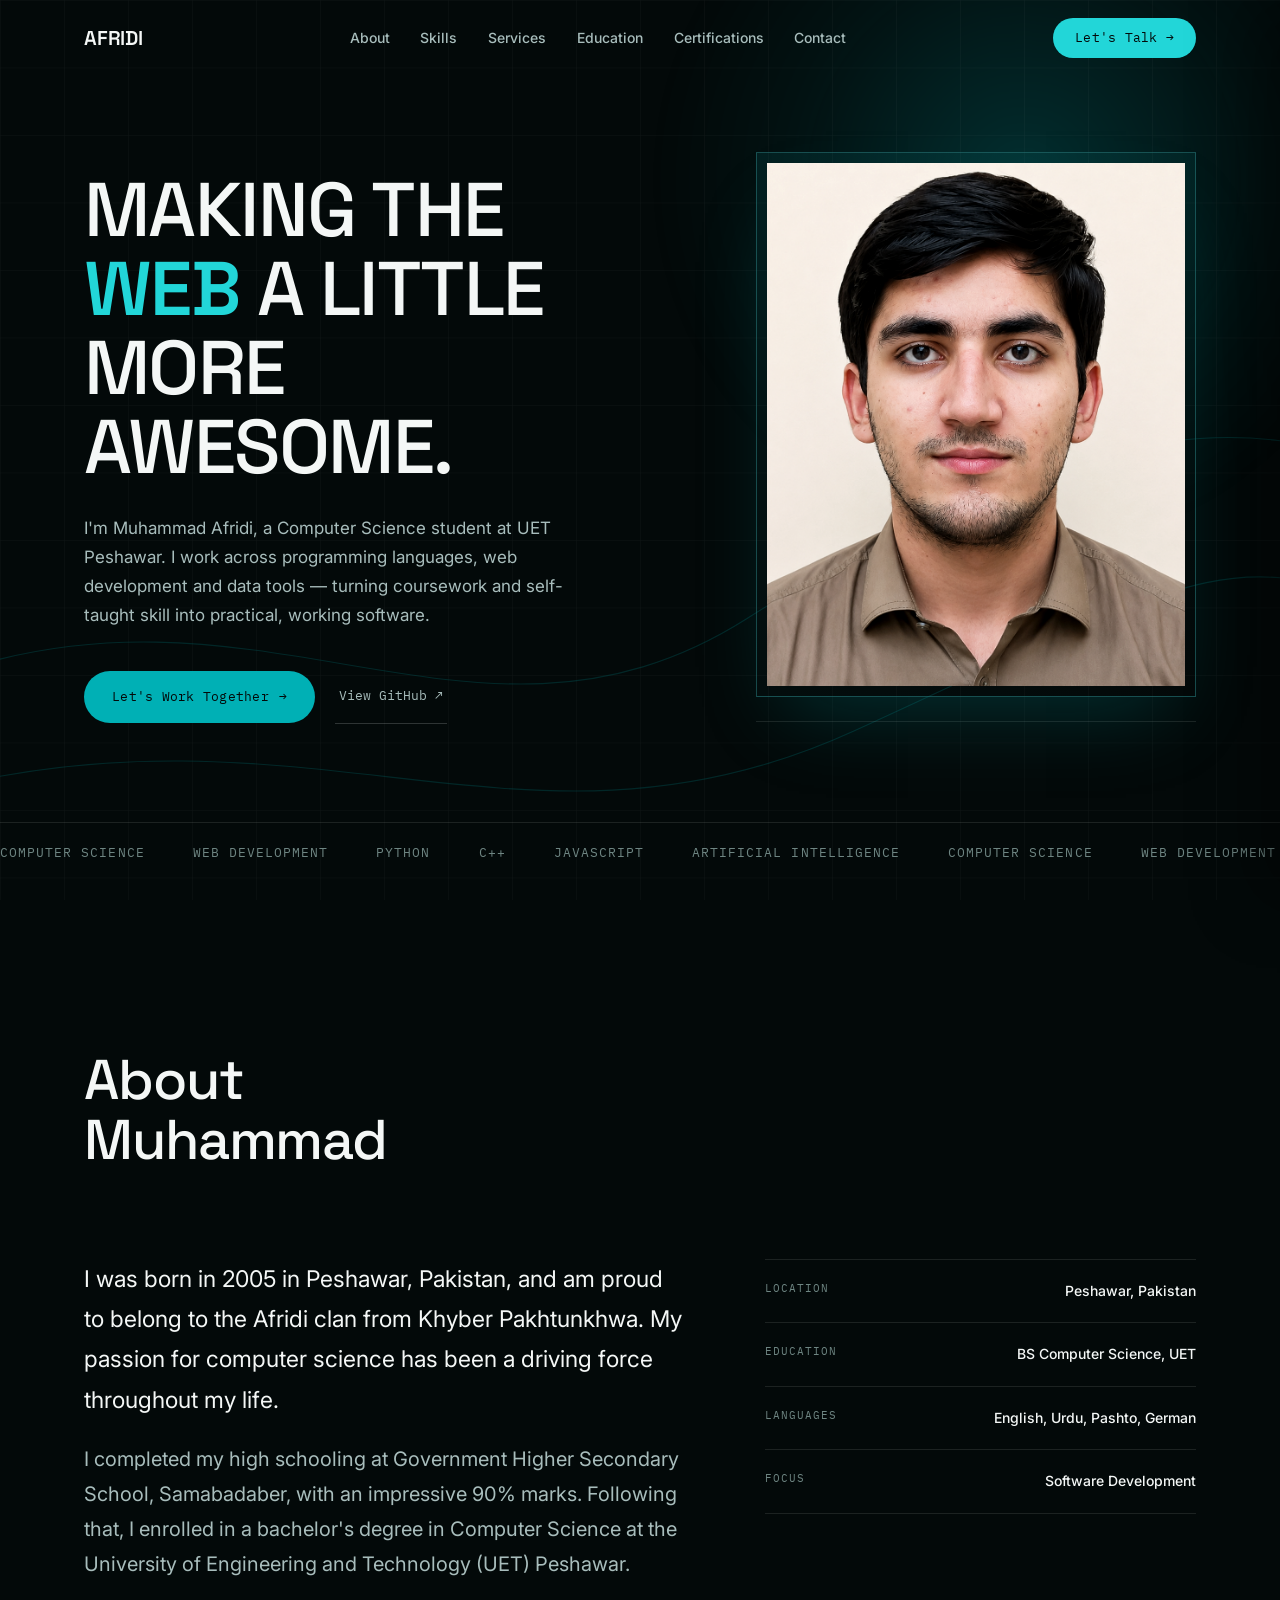
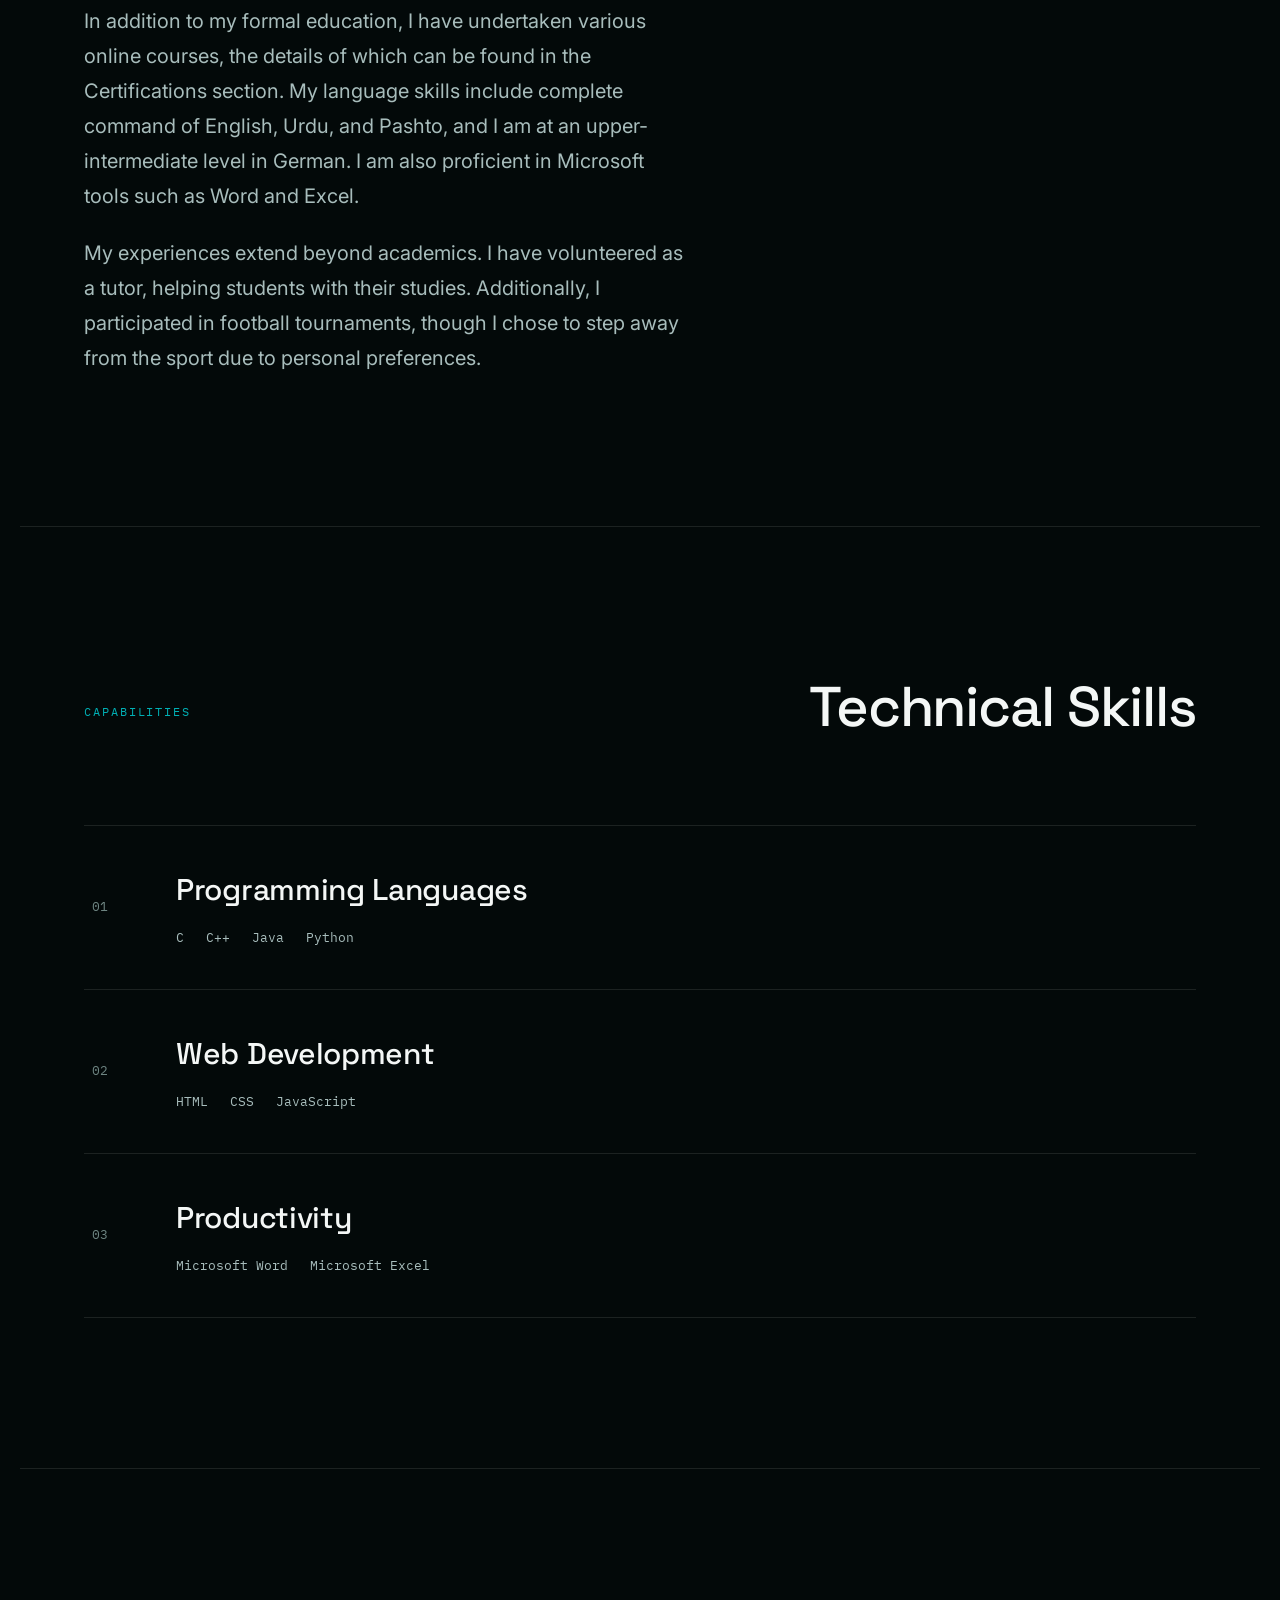
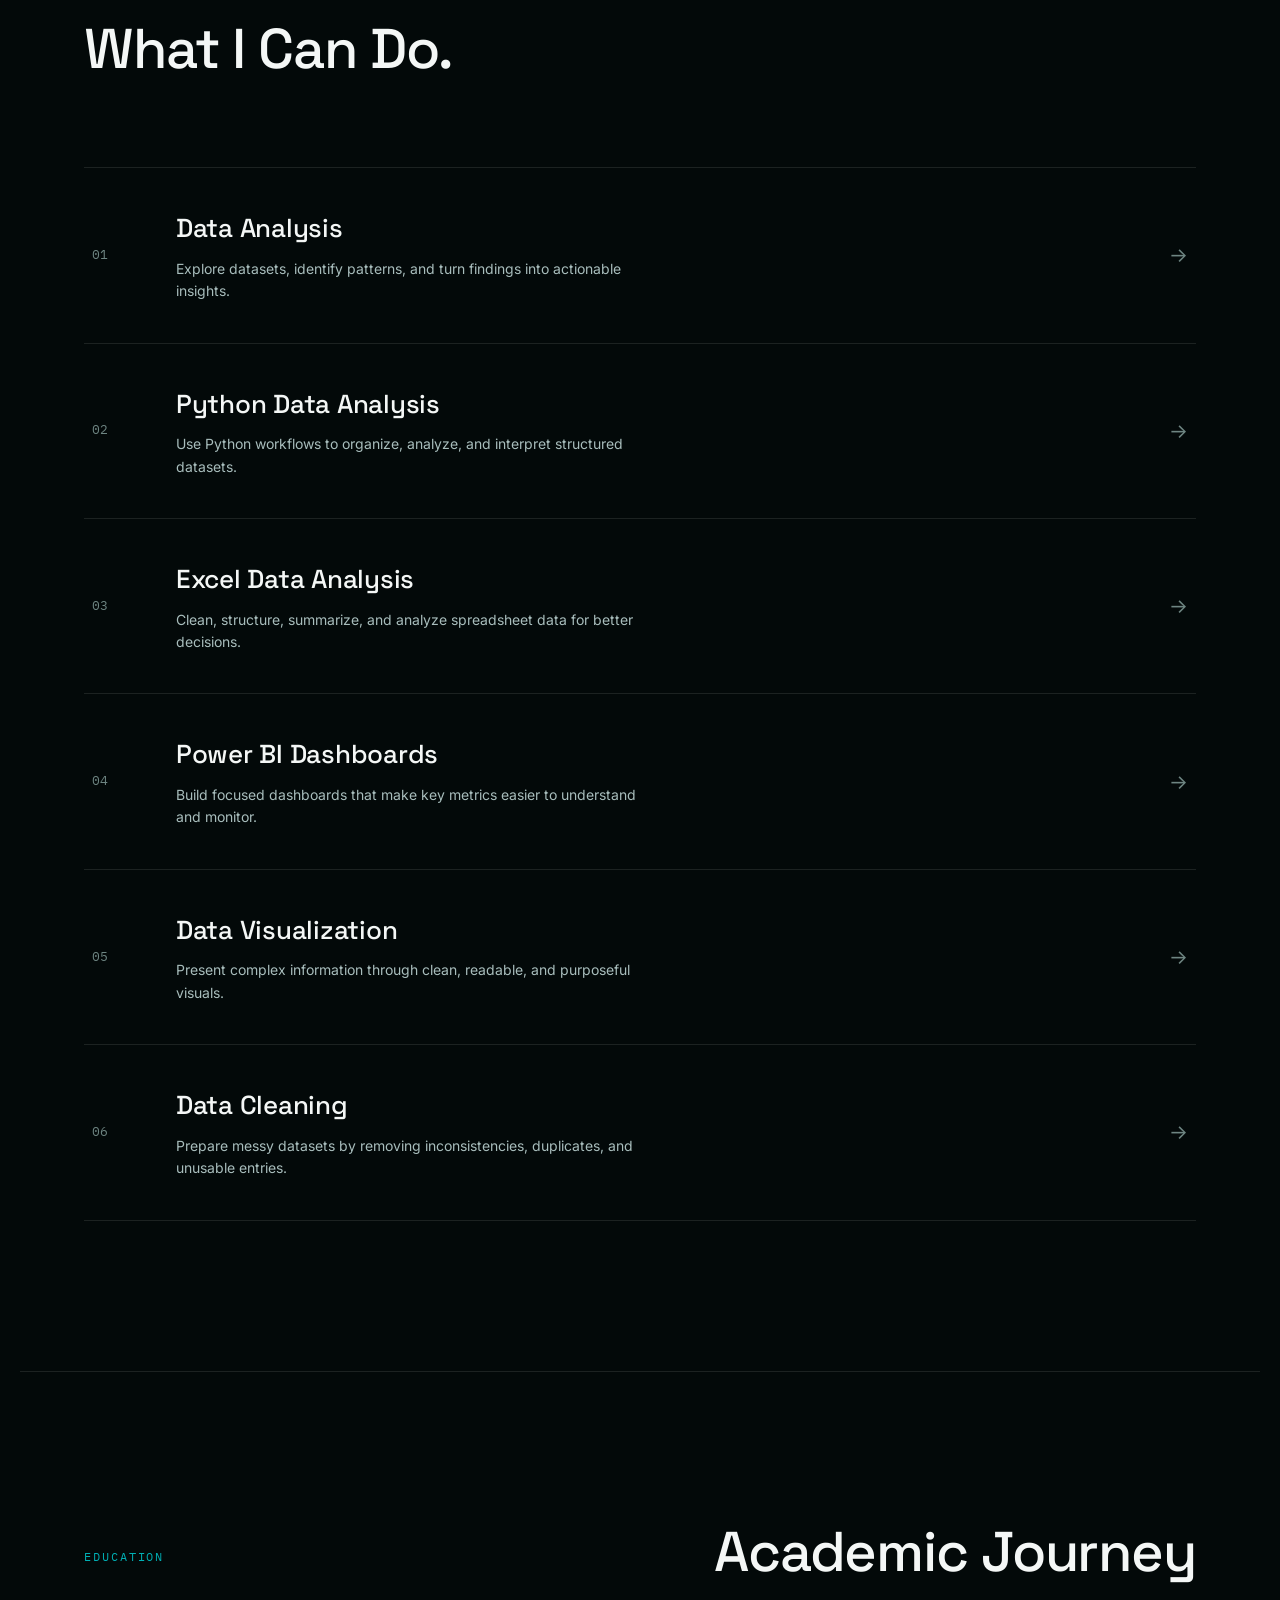
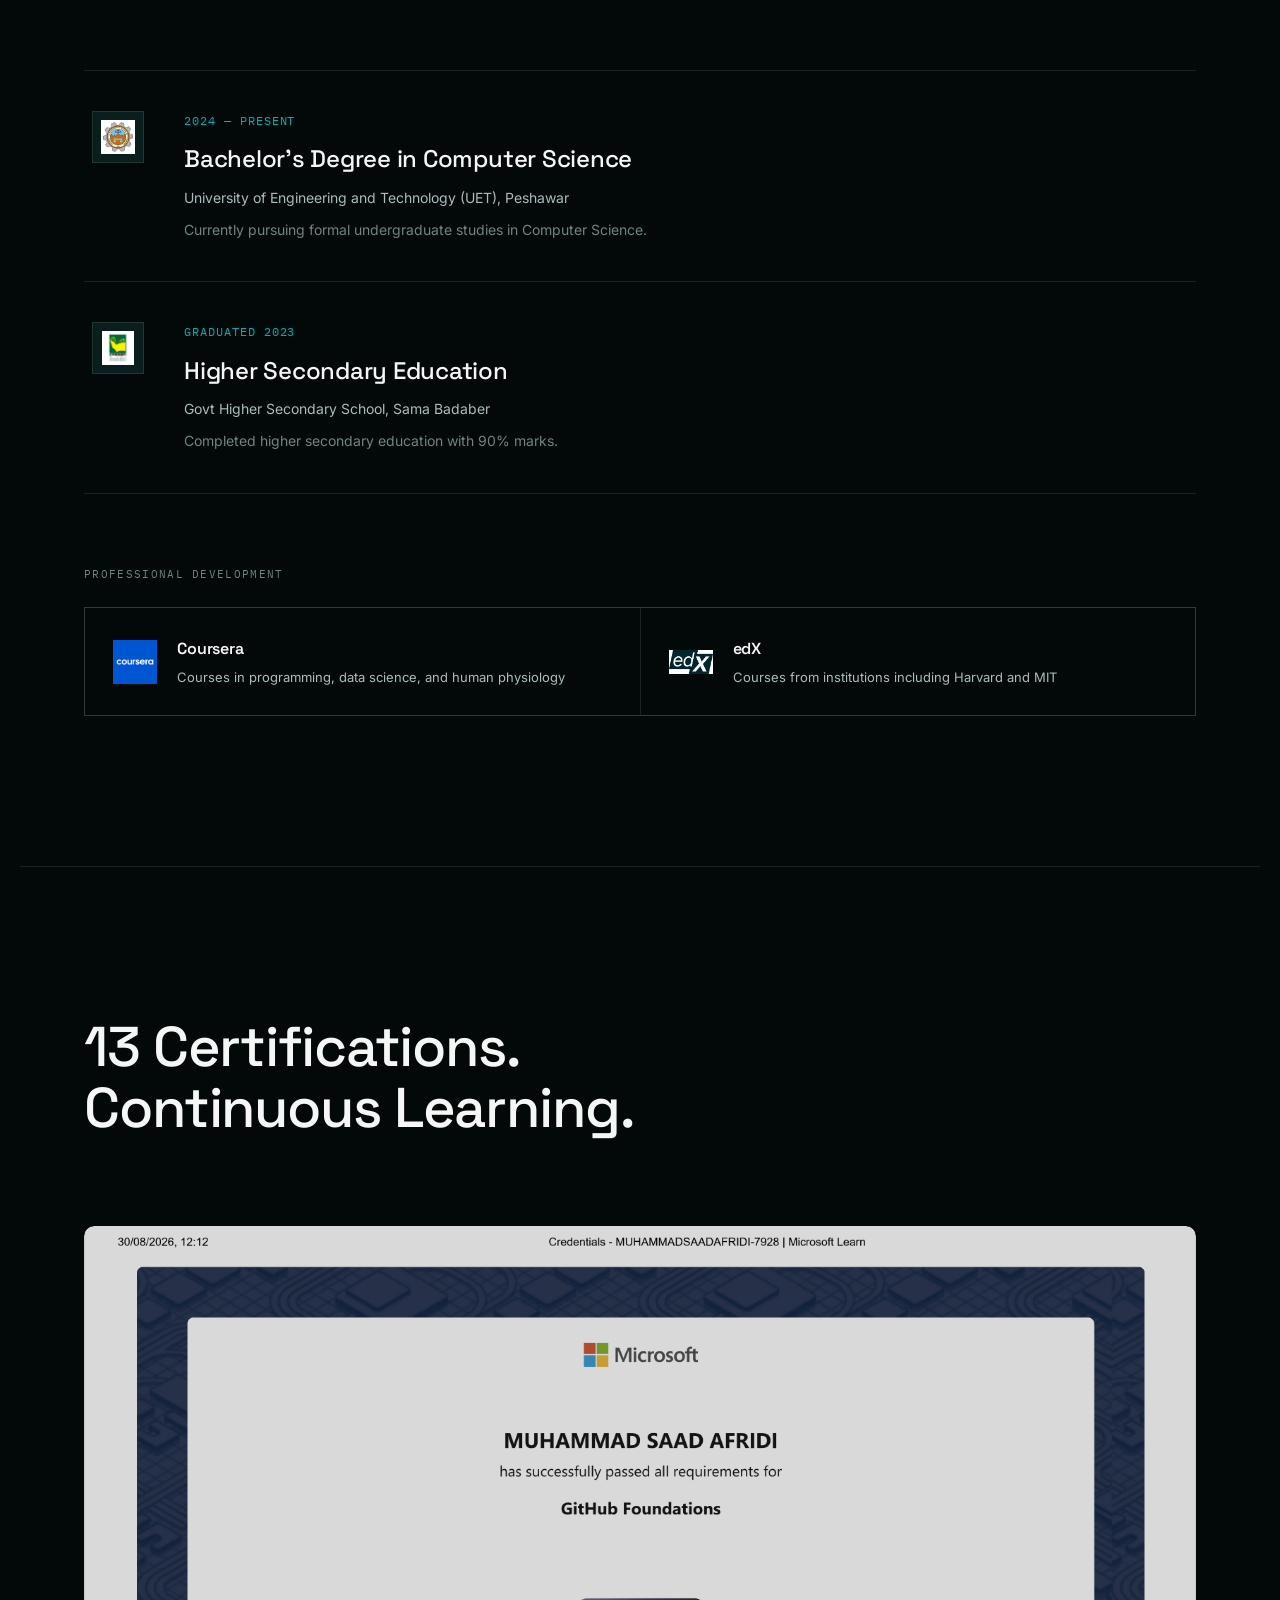
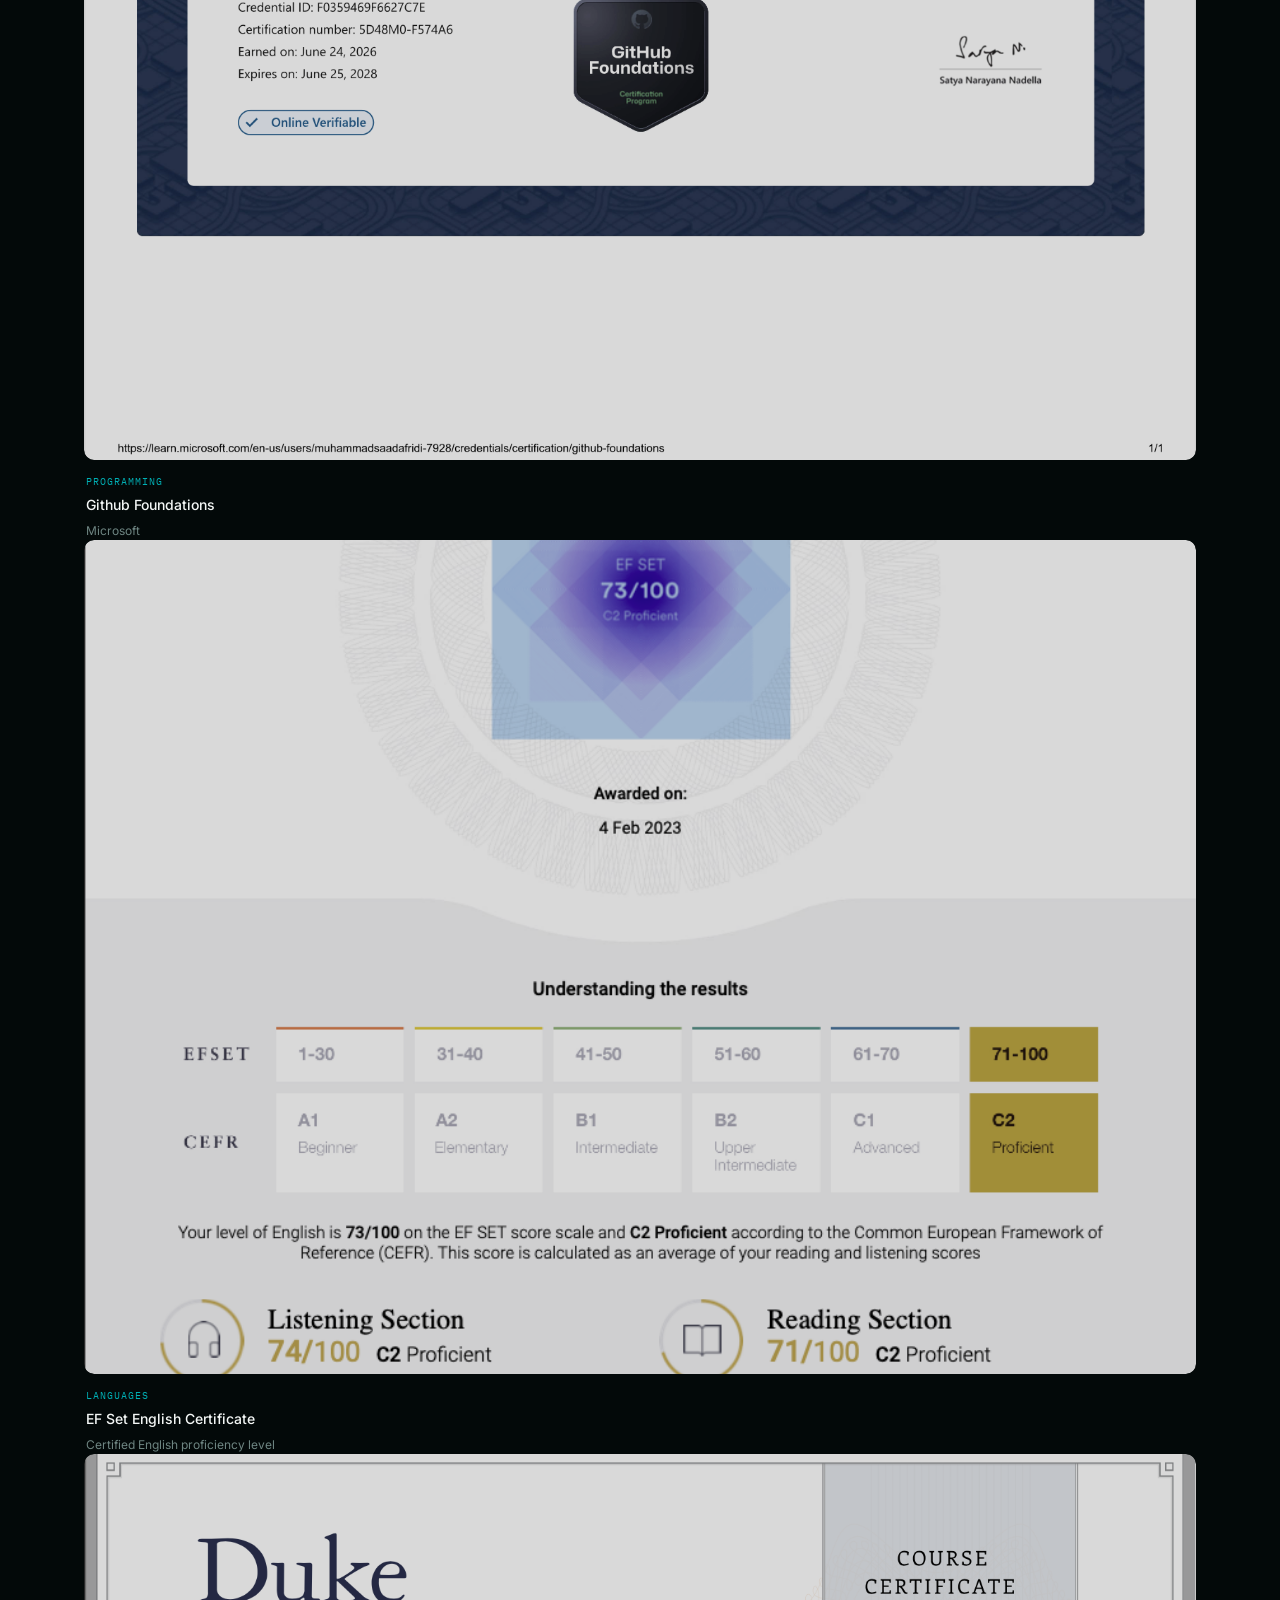
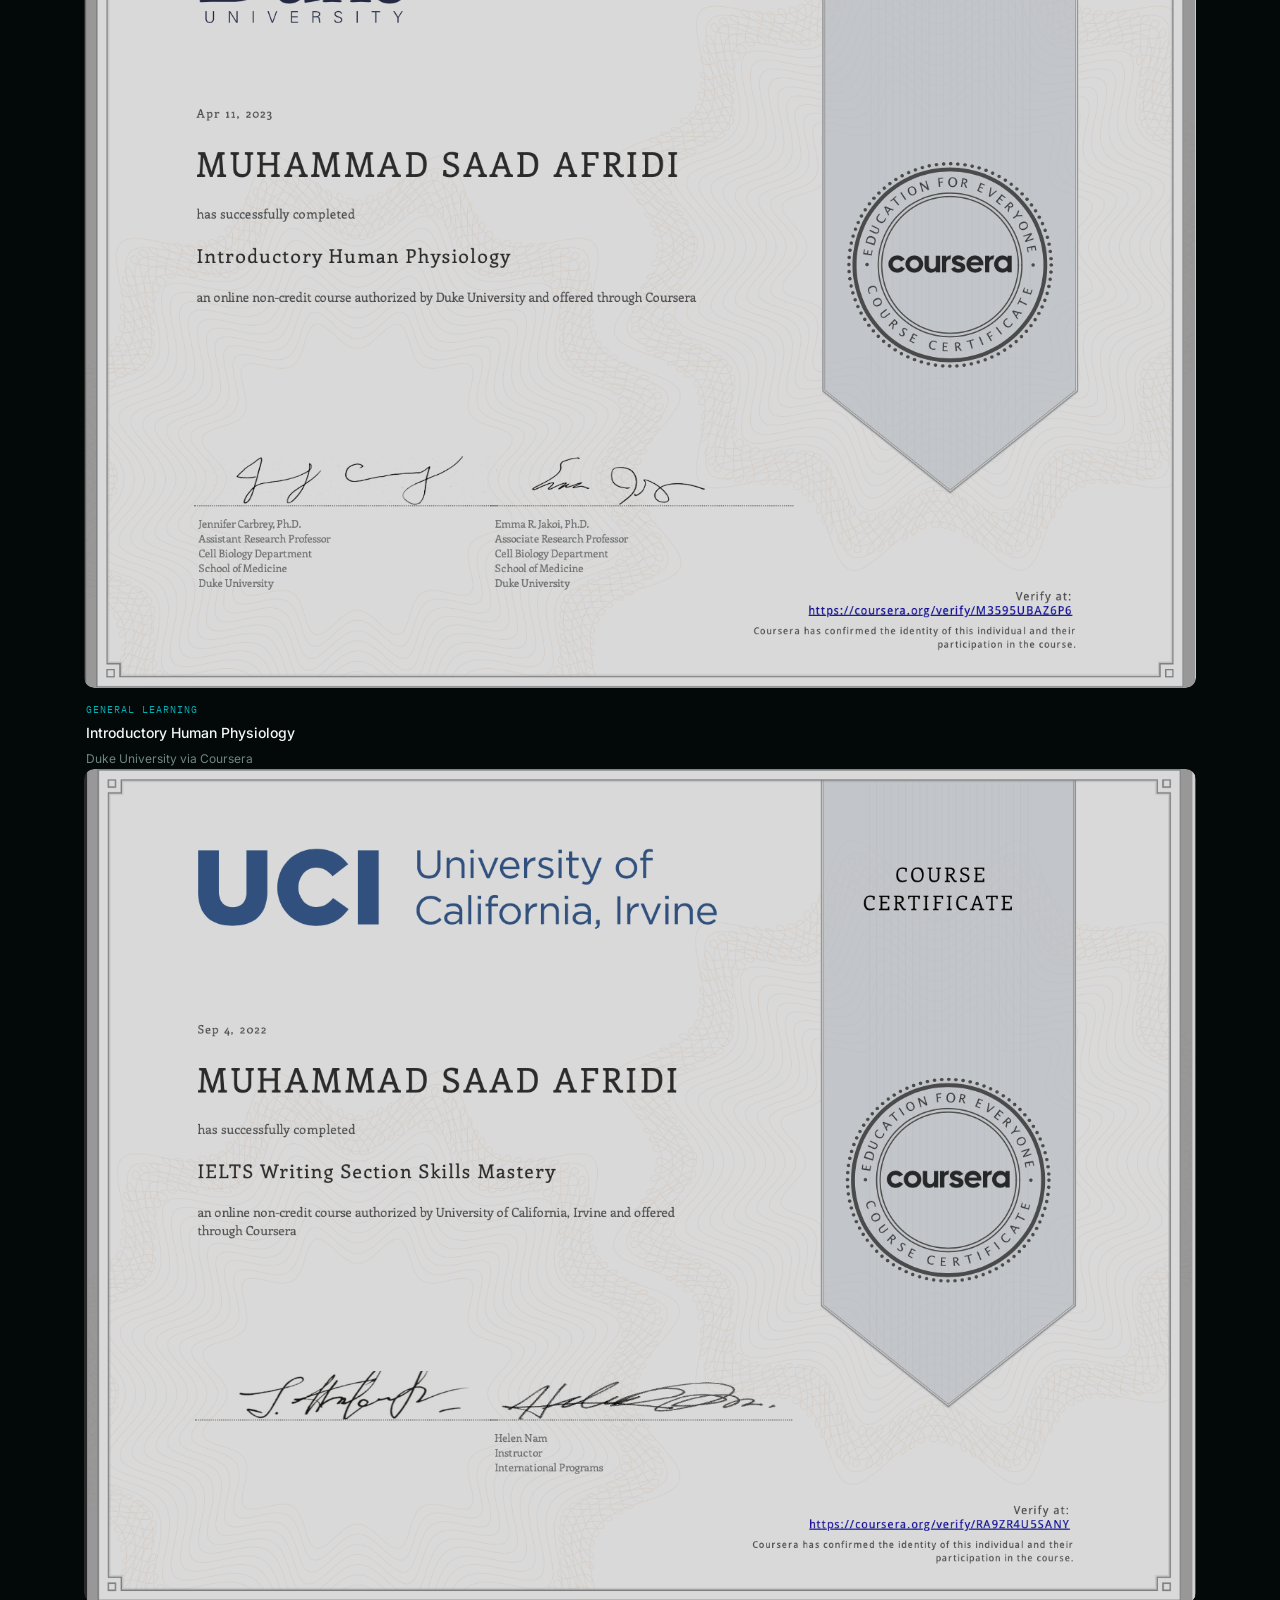
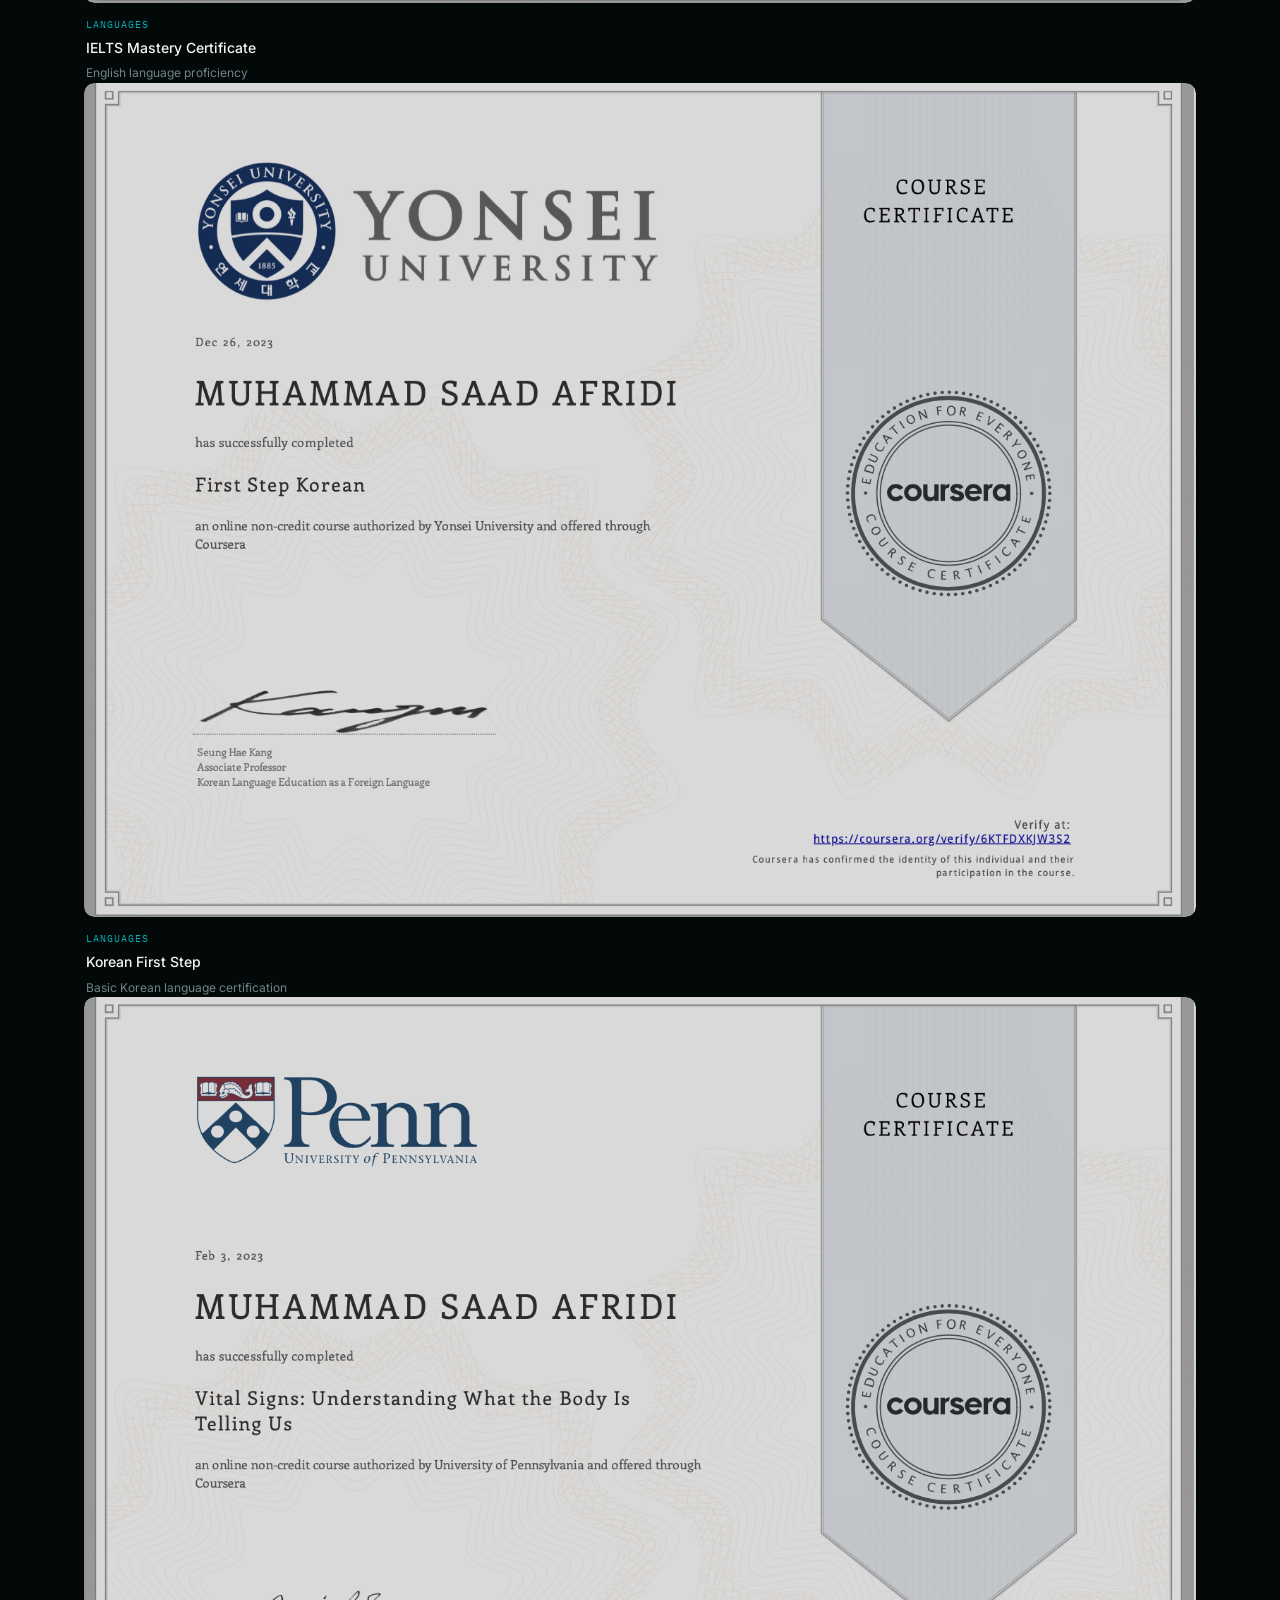
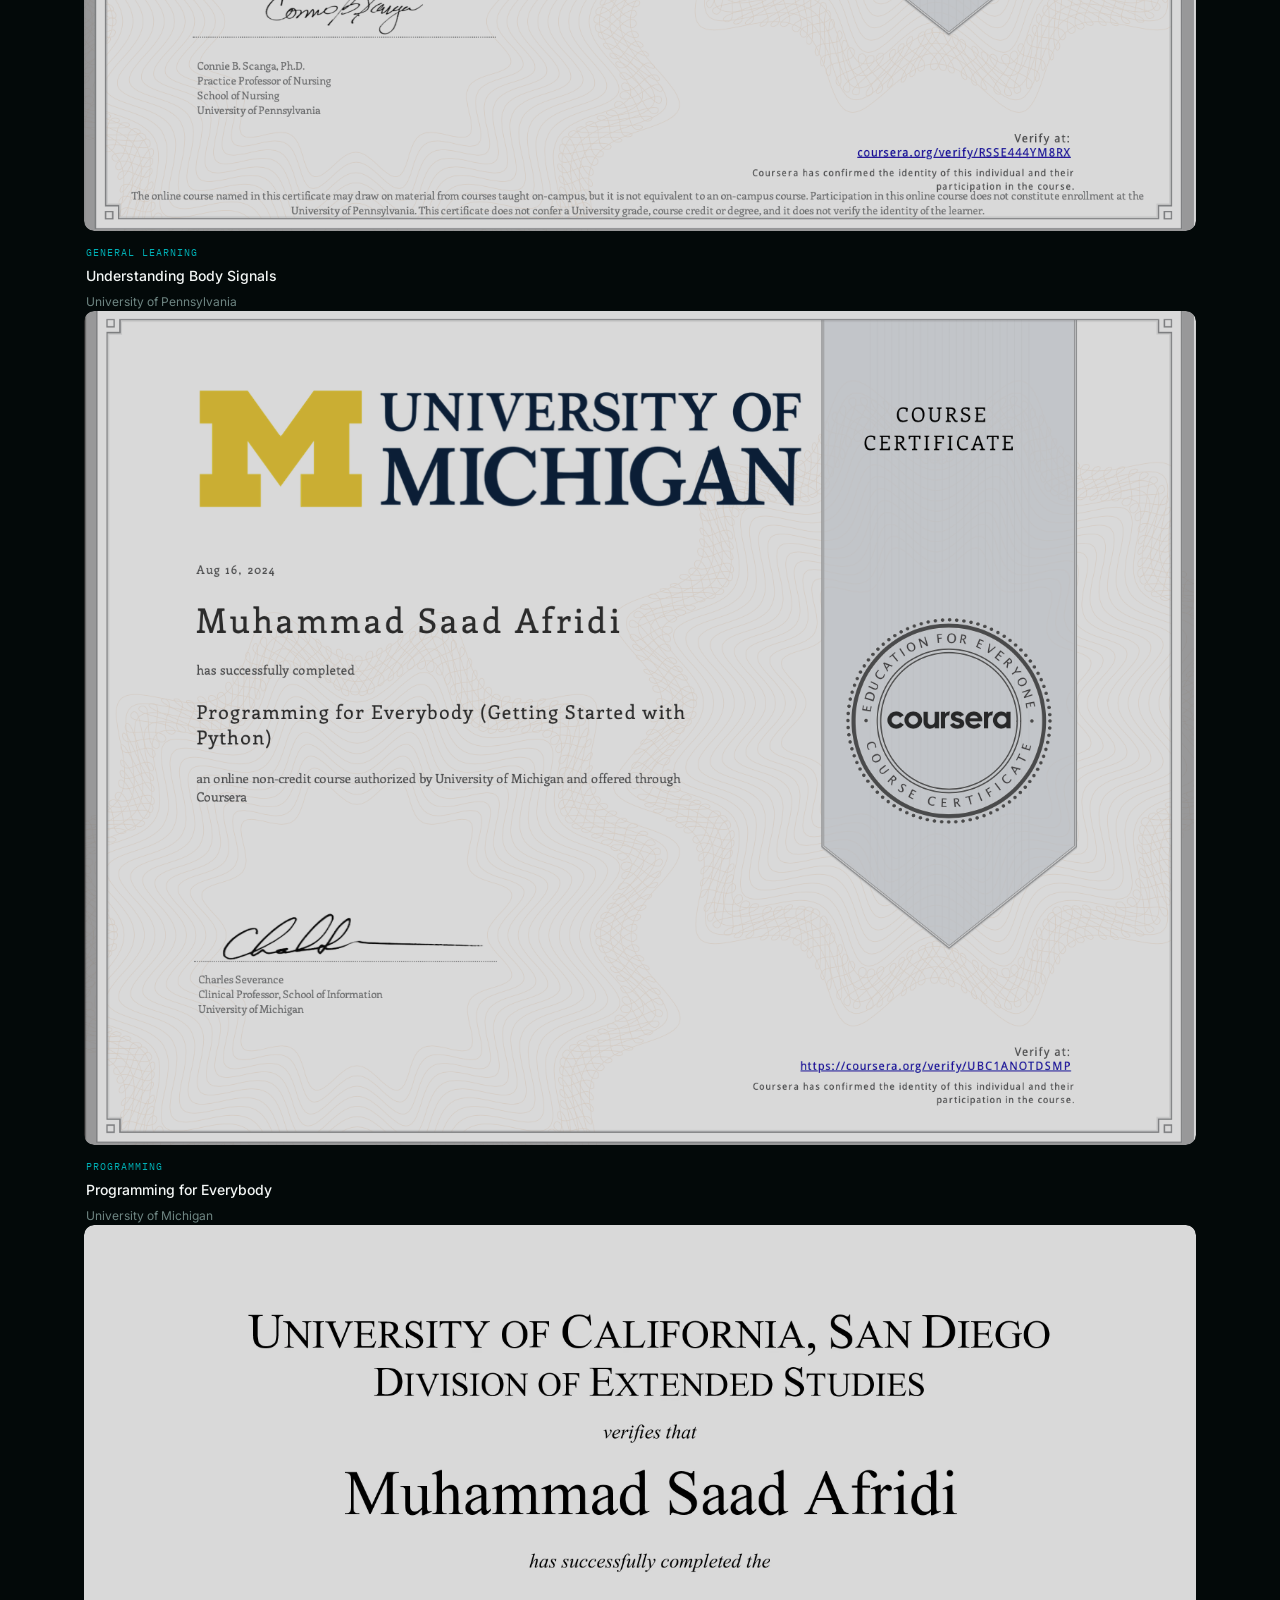
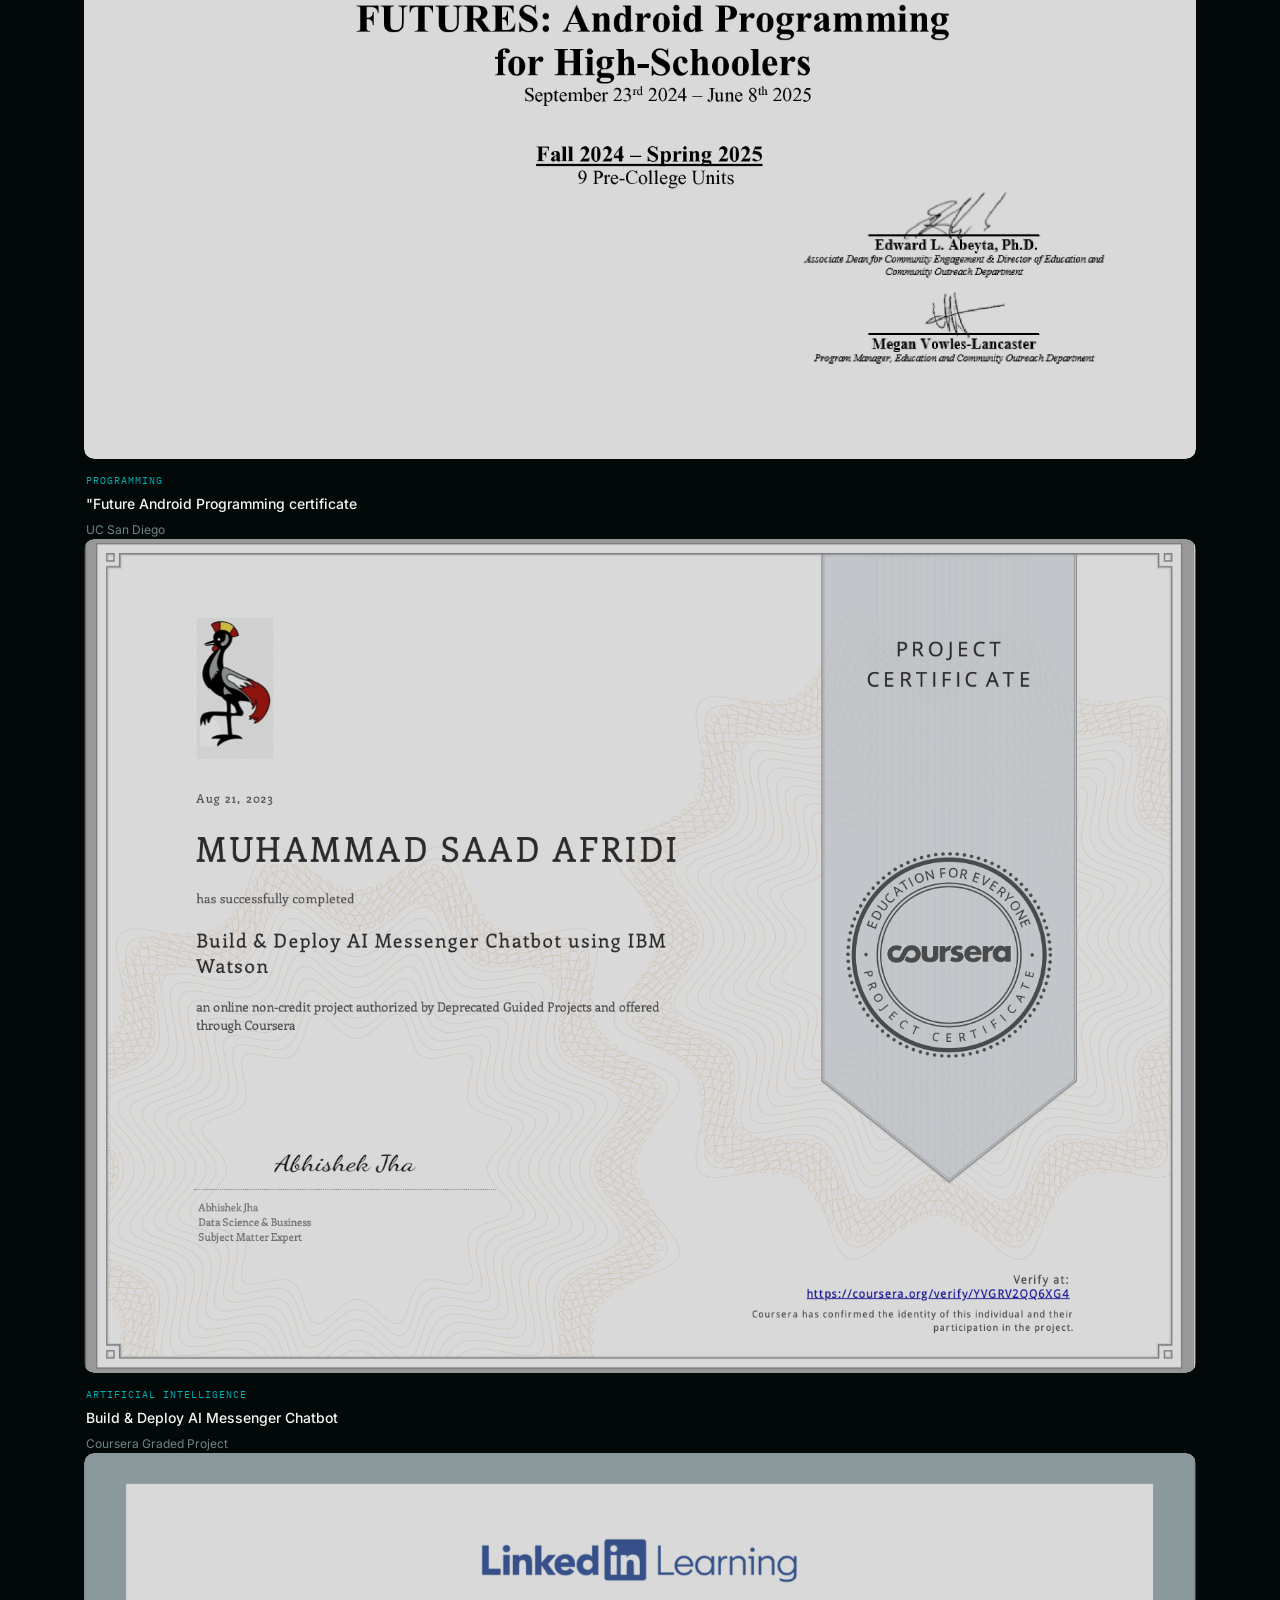
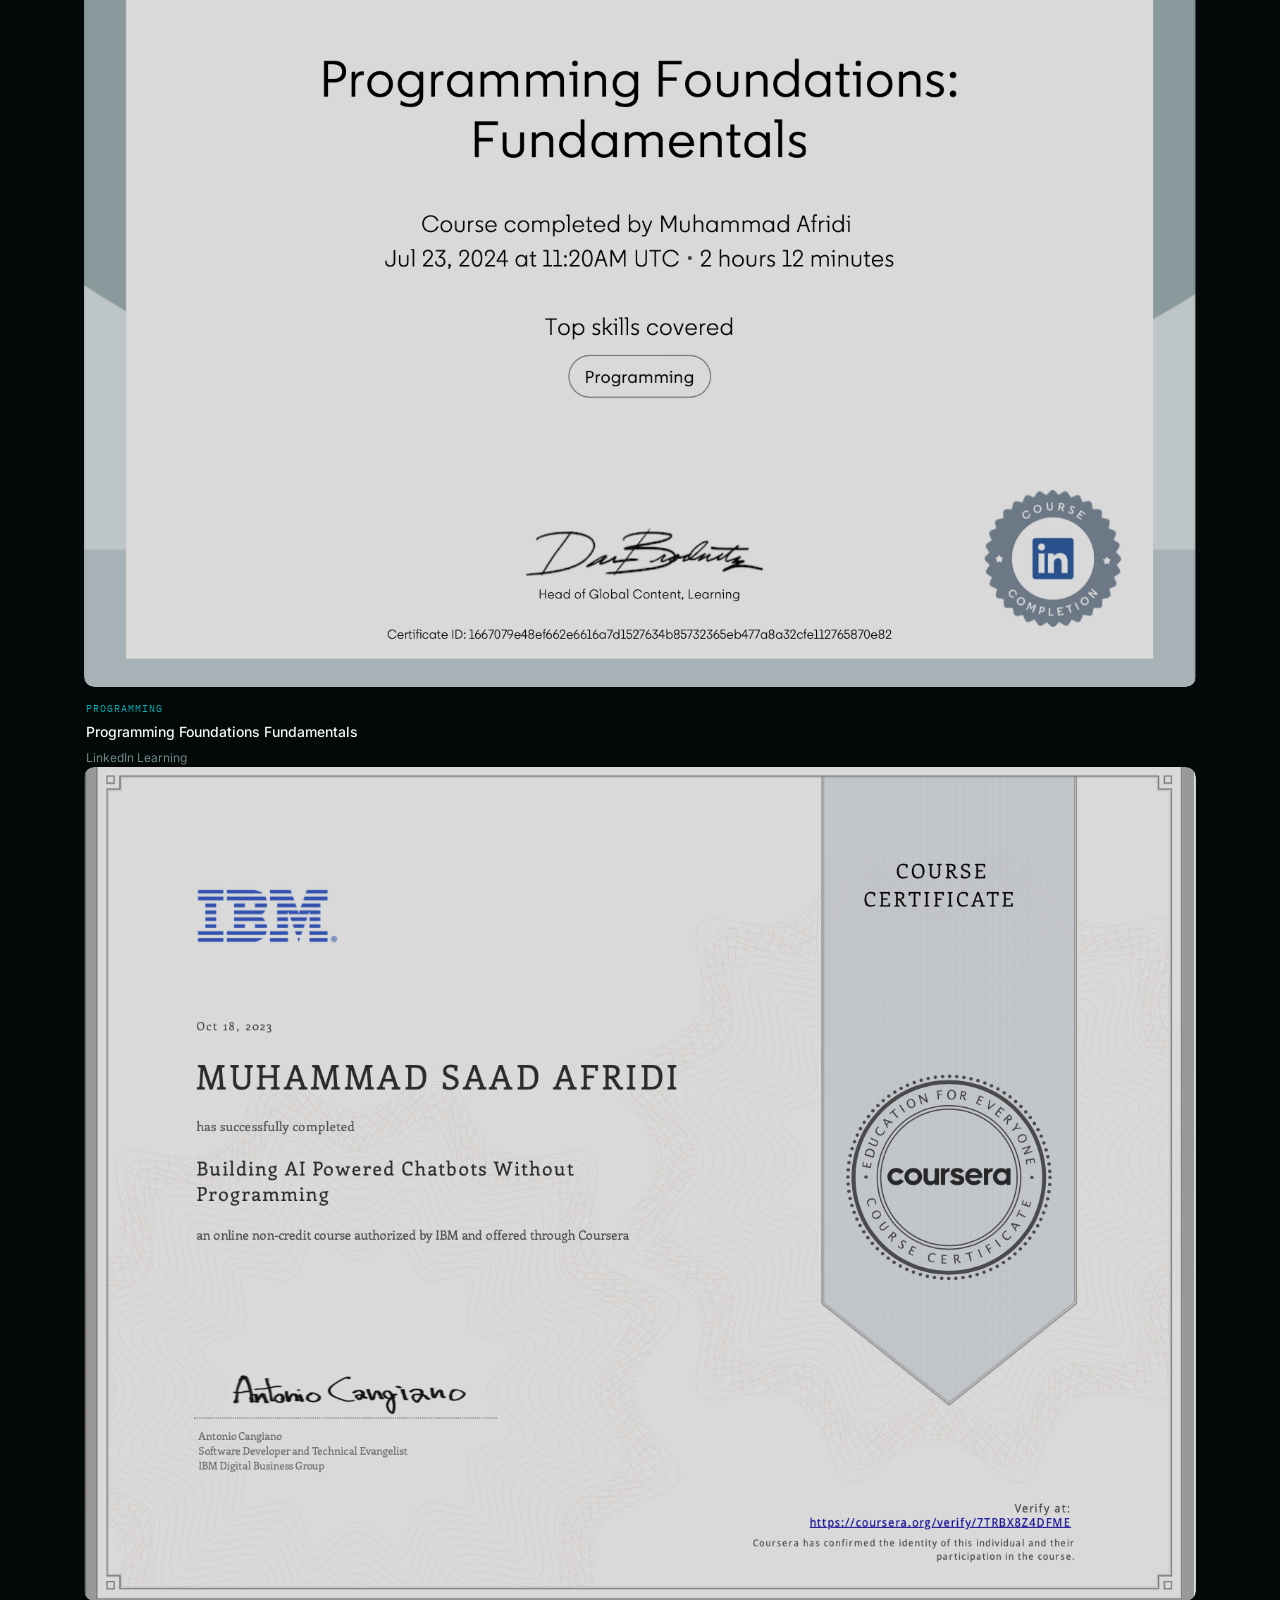
==== commit fae7fb24: "Update index.html" ====
--- a/index.html
+++ b/index.html
@@ -384,8 +384,13 @@
     <div class="section-head reveal">
       <h2 class="section-heading">13 Certifications.<br>Continuous Learning.</h2>
     </div>
-
-    <div class="cert-grid" id="certGrid">
+      <div class="cert-grid" id="certGrid"></div>
+      <figure class="cert-card reveal">
+        <button class="cert-thumb-btn" type="button" data-cert-title="Github Foundations" data-cert-issuer="Microsoft" data-cert-img="images/Github.webp">
+          <img src="images/Github.webp" alt="Github Foundations certificate" loading="lazy" onerror="this.onerror=null; this.src=makePlaceholder('Microsoft');">
+        </button>
+        <figcaption><span class="cert-badge">Programming</span><strong>Github Foundations</strong><span class="cert-issuer">Microsoft</span></figcaption>
+      </figure>
       <figure class="cert-card reveal">
         <button class="cert-thumb-btn" type="button" data-cert-title="EF Set English Certificate" data-cert-issuer="Certified English proficiency level" data-cert-img="images/EFSET.webp">
           <img src="images/EFSET.webp" alt="EF SET English Certificate" loading="lazy" onerror="this.onerror=null; this.src=makePlaceholder('EF SET');">
@@ -415,12 +420,6 @@
           <img src="images/Body Signals.webp" alt="Understanding Body Signals certificate" loading="lazy" onerror="this.onerror=null; this.src=makePlaceholder('UPenn');">
         </button>
         <figcaption><span class="cert-badge">General Learning</span><strong>Understanding Body Signals</strong><span class="cert-issuer">University of Pennsylvania</span></figcaption>
-      </figure>
-      <figure class="cert-card reveal">
-        <button class="cert-thumb-btn" type="button" data-cert-title="Rabies & One Health" data-cert-issuer="World Health Organization" data-cert-img="images/RabiesOneHealth.webp">
-          <img src="images/RabiesOneHealth.webp" alt="Rabies & One Health certificate" loading="lazy" onerror="this.onerror=null; this.src=makePlaceholder('WHO');">
-        </button>
-        <figcaption><span class="cert-badge">General Learning</span><strong>Rabies &amp; One Health</strong><span class="cert-issuer">World Health Organization</span></figcaption>
       </figure>
       <figure class="cert-card reveal">
         <button class="cert-thumb-btn" type="button" data-cert-title="Programming for Everybody" data-cert-issuer="University of Michigan" data-cert-img="images/ProgrammingforEverybody.webp">
@@ -463,12 +462,6 @@
           <img src="images/FirstPython.webp" alt="Create Your First Python Program certificate" loading="lazy" onerror="this.onerror=null; this.src=makePlaceholder('U.ST');">
         </button>
         <figcaption><span class="cert-badge">Programming</span><strong>Create Your First Python Program</strong><span class="cert-issuer">Microsoft</span></figcaption>
-      </figure>
-      <figure class="cert-card reveal">
-        <button class="cert-thumb-btn" type="button" data-cert-title="Github Foundations" data-cert-issuer="Microsoft" data-cert-img="images/Github.webp">
-          <img src="images/Github.webp" alt="Github Foundations certificate" loading="lazy" onerror="this.onerror=null; this.src=makePlaceholder('Microsoft');">
-        </button>
-        <figcaption><span class="cert-badge">Programming</span><strong>Github Foundations</strong><span class="cert-issuer">Microsoft</span></figcaption>
       </figure>
     </div>
     <div class="cert-show-more-wrap">
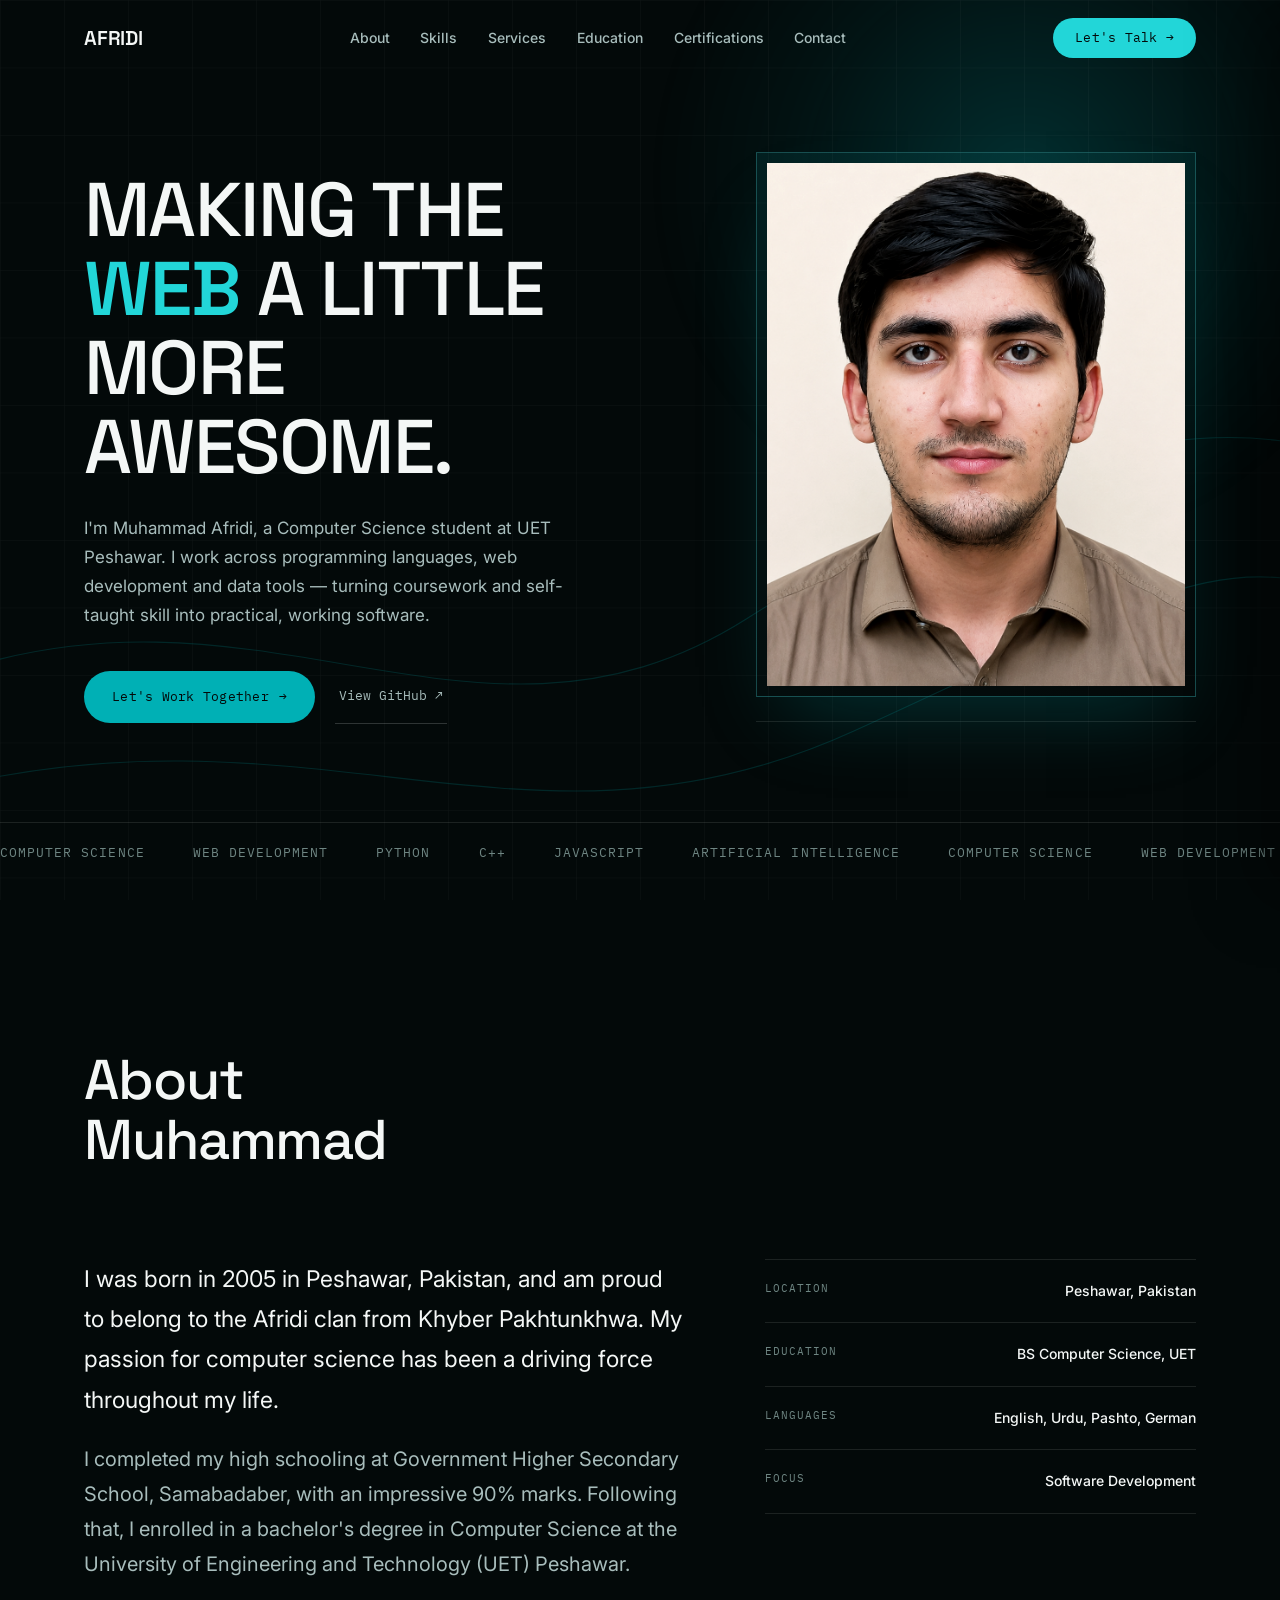
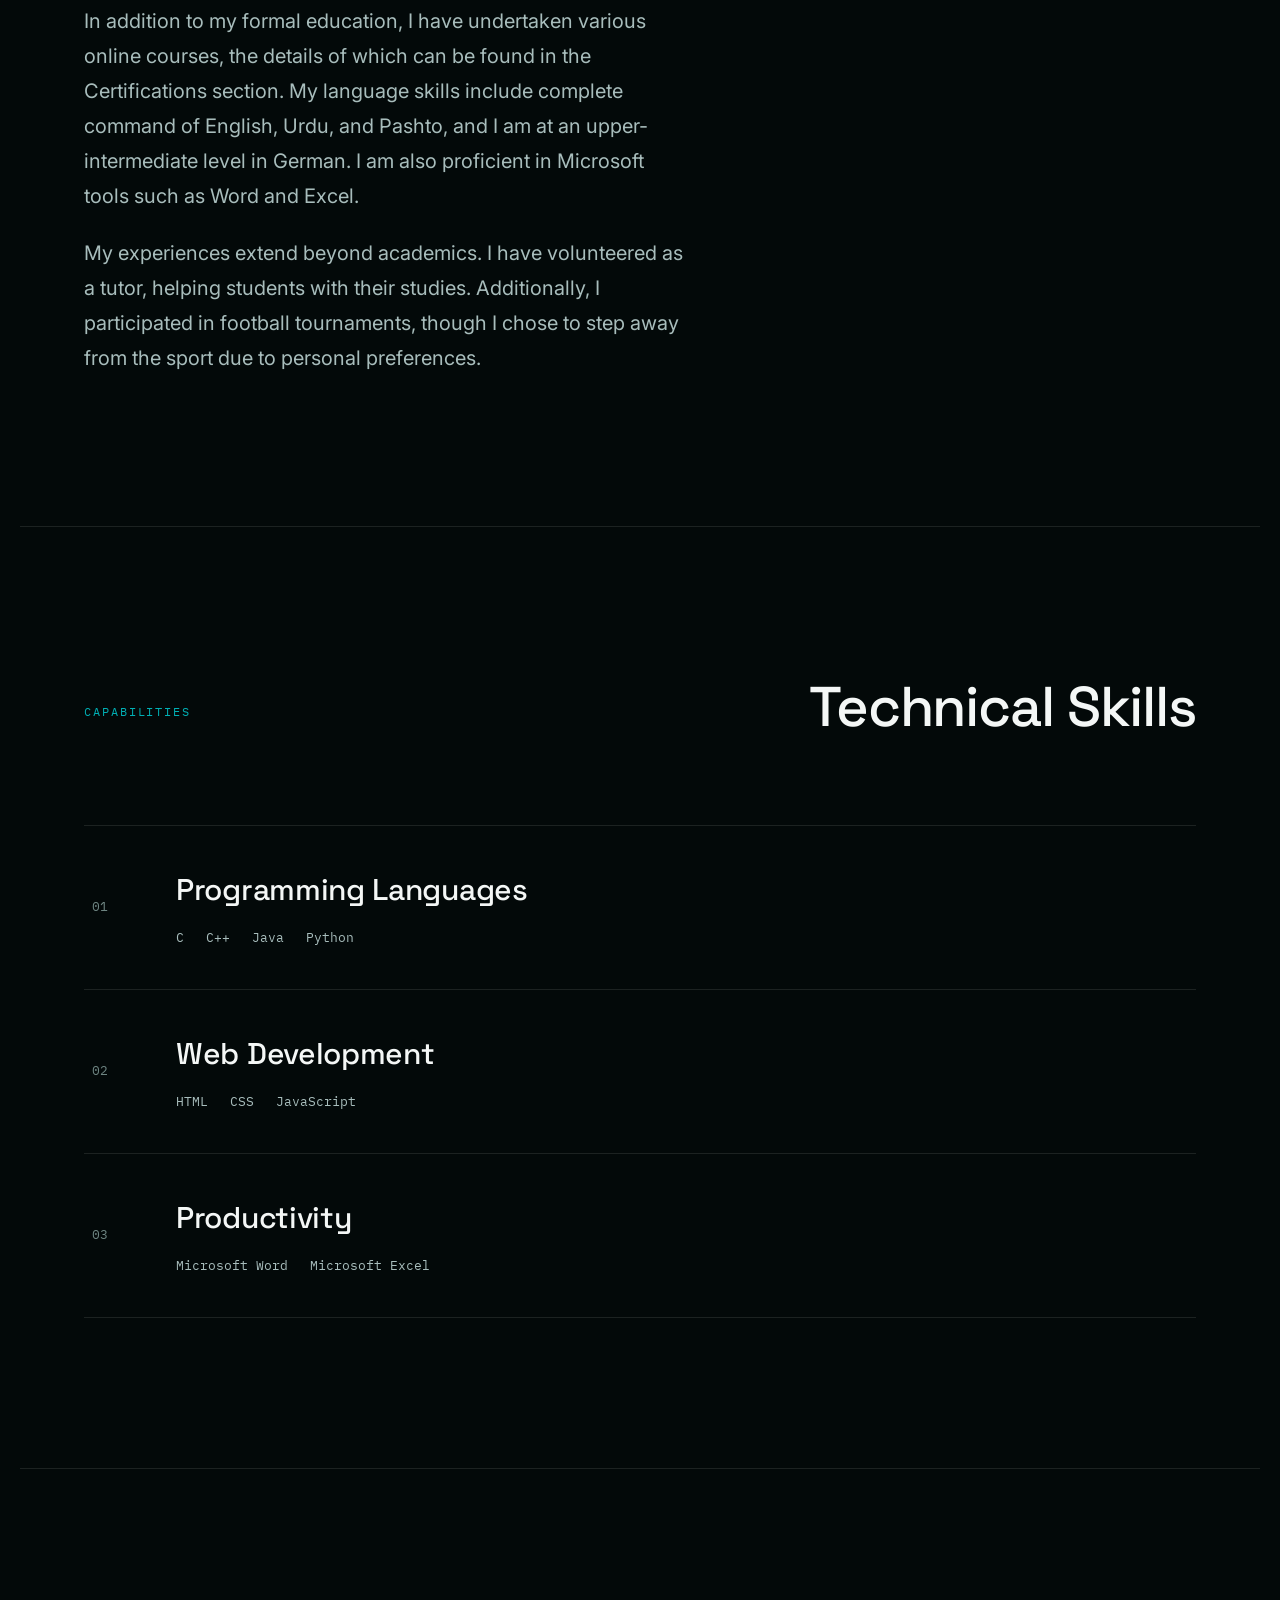
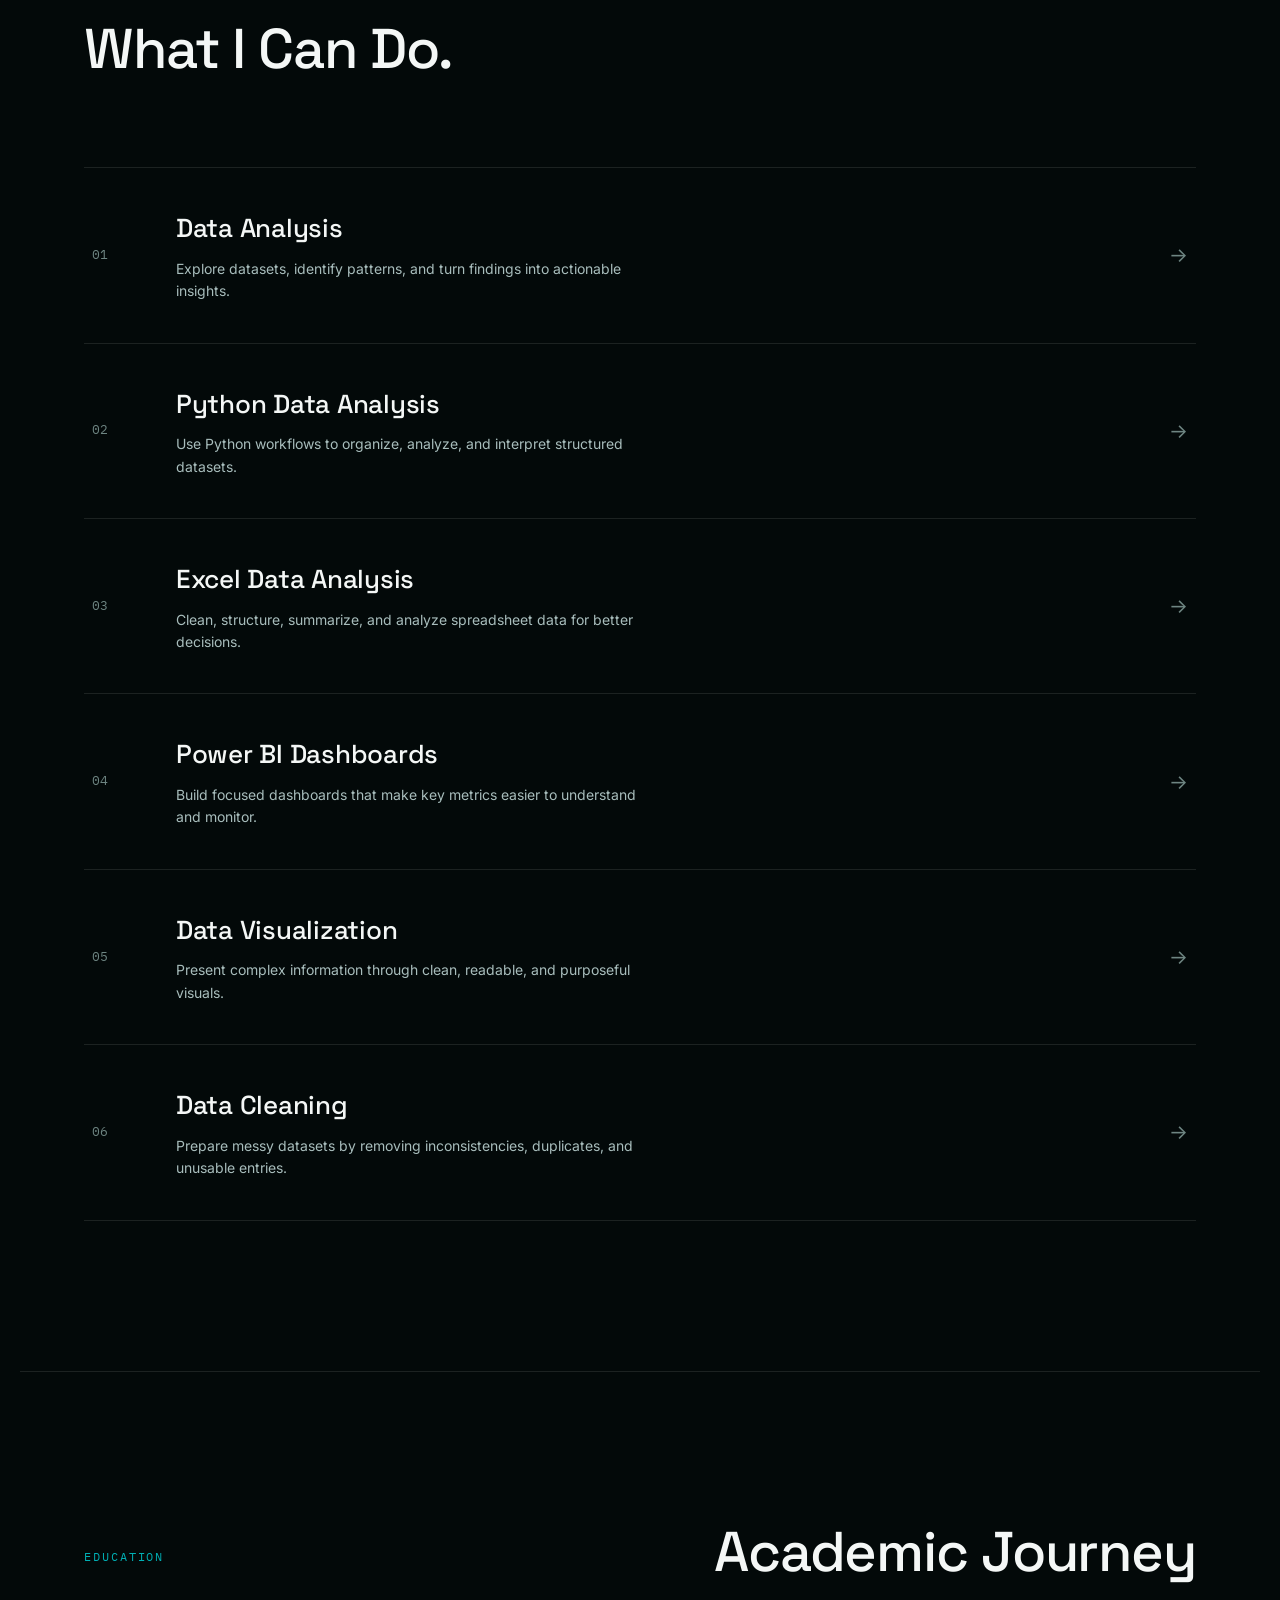
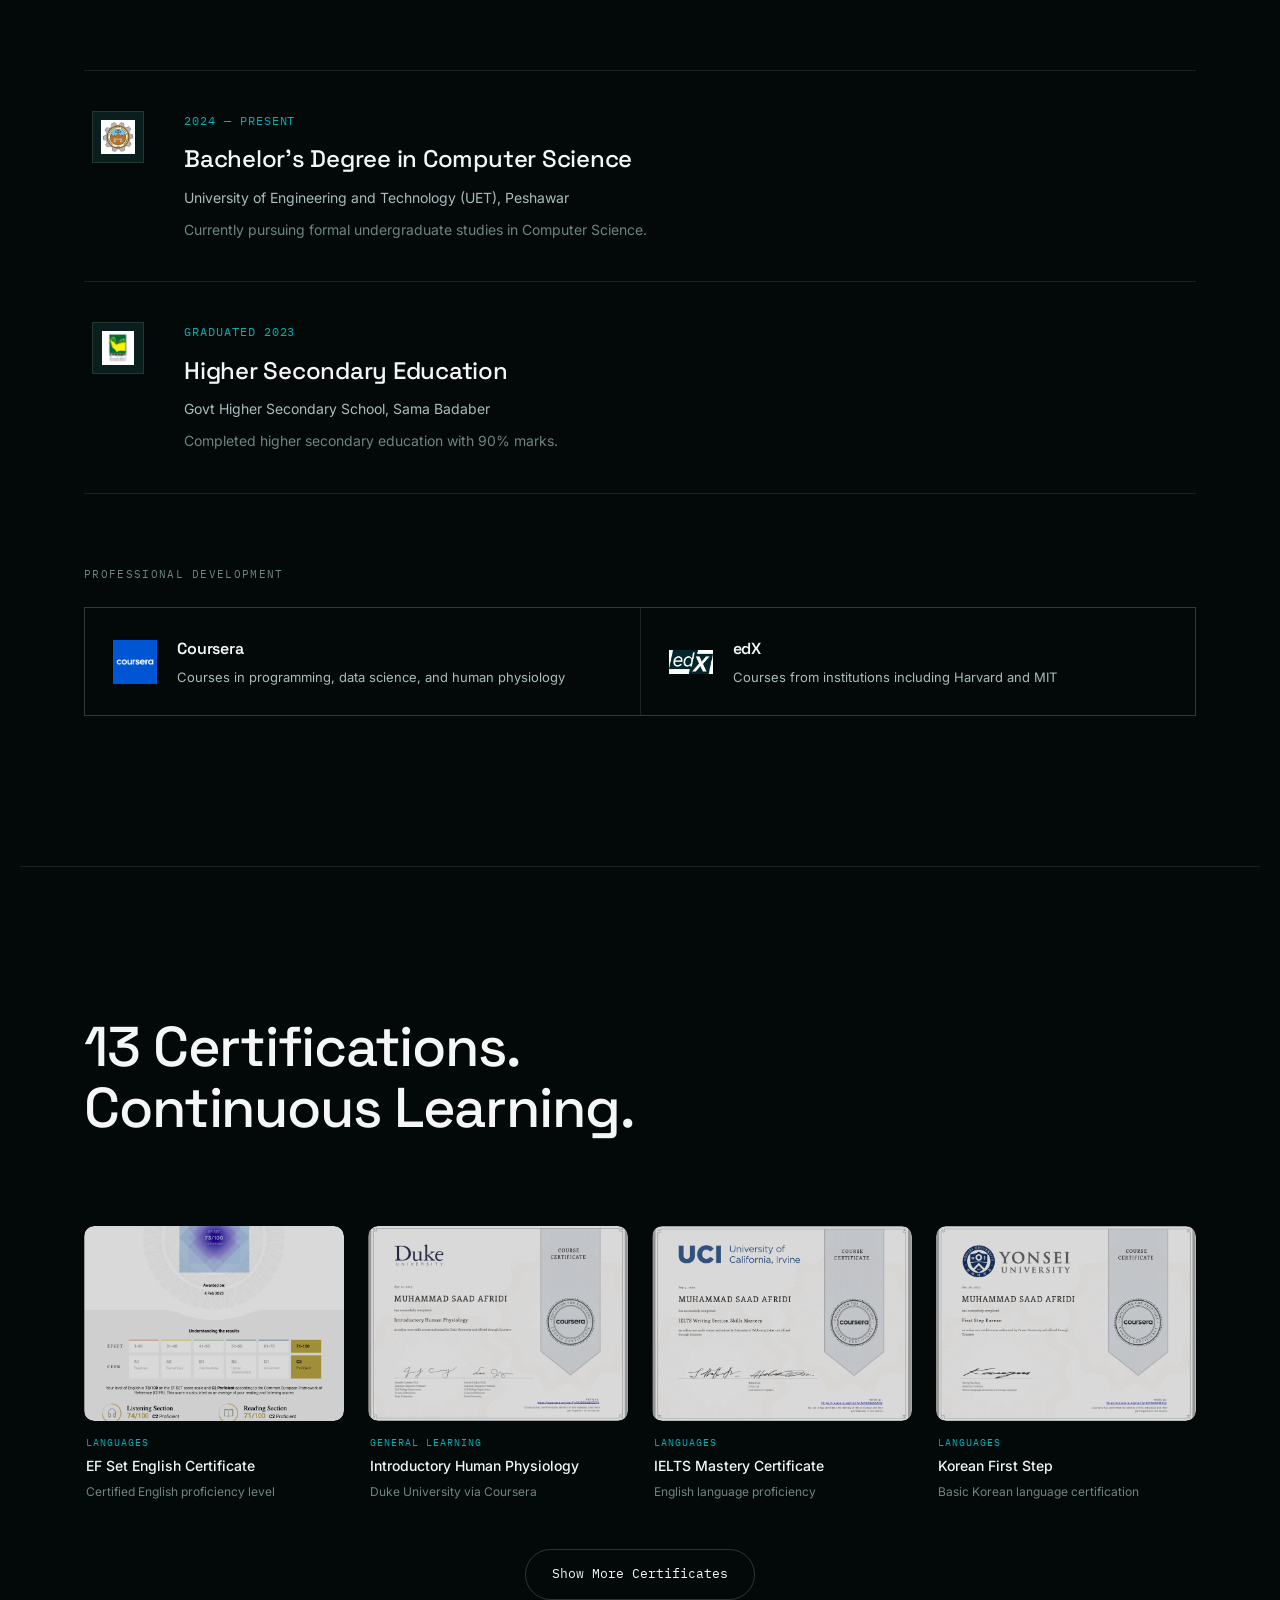
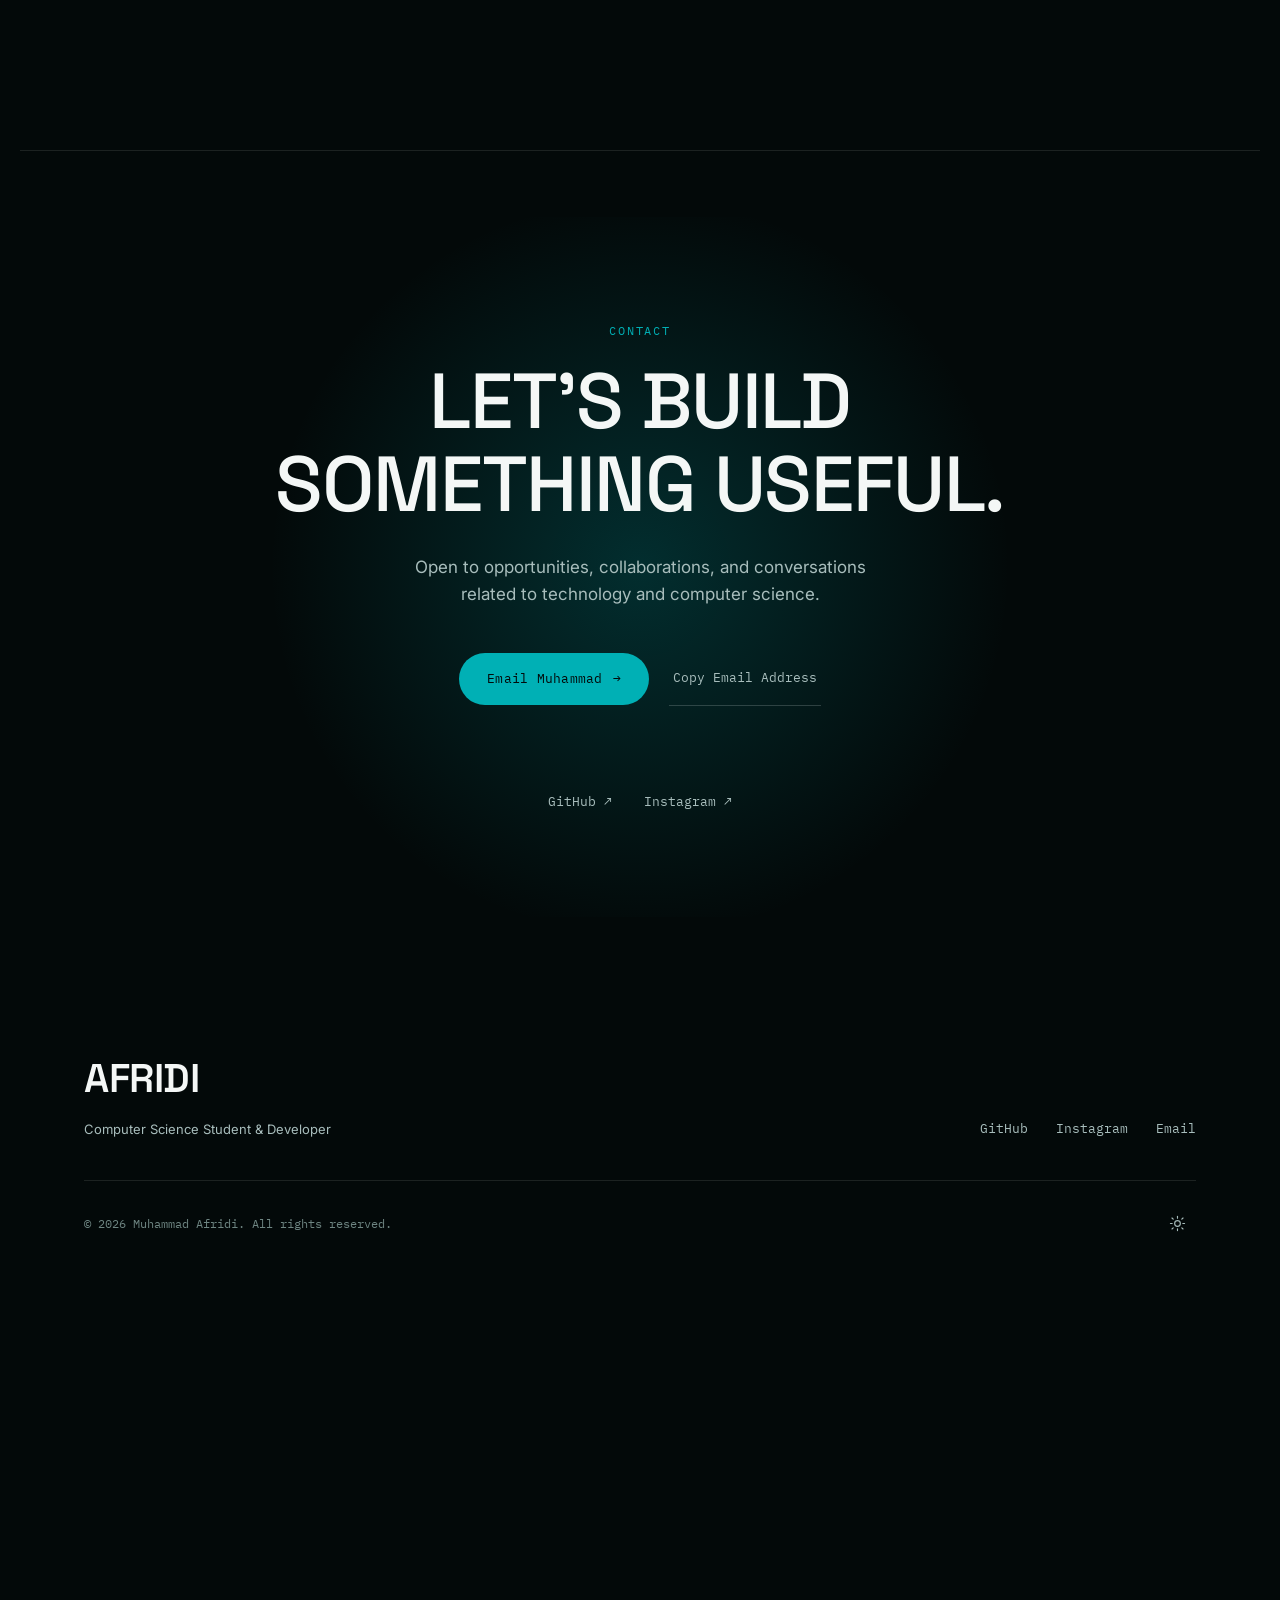
==== commit 44ed4bc1: "Update index.html" ====
--- a/index.html
+++ b/index.html
@@ -384,84 +384,91 @@
     <div class="section-head reveal">
       <h2 class="section-heading">13 Certifications.<br>Continuous Learning.</h2>
     </div>
-      <div class="cert-grid" id="certGrid"></div>
+
+    <div class="cert-grid" id="certGrid">
+      <figure class="cert-card reveal">
+        <button class="cert-thumb-btn" type="button" data-cert-title="EF Set English Certificate" data-cert-issuer="Certified English proficiency level" data-cert-img="images/EFSET.webp">
+          <img src="images/EFSET.webp" alt="EF SET English Certificate" loading="lazy" onerror="this.onerror=null; this.src=makePlaceholder('EF SET');">
+        </button>
+        <figcaption><span class="cert-badge">Languages</span><strong>EF Set English Certificate</strong><span class="cert-issuer">Certified English proficiency level</span></figcaption>
+      </figure>
+      <figure class="cert-card reveal">
+        <button class="cert-thumb-btn" type="button" data-cert-title="Introductory Human Physiology" data-cert-issuer="Duke University via Coursera" data-cert-img="images/Duke.webp">
+          <img src="images/Duke.webp" alt="Introductory Human Physiology certificate" loading="lazy" onerror="this.onerror=null; this.src=makePlaceholder('Duke');">
+        </button>
+        <figcaption><span class="cert-badge">General Learning</span><strong>Introductory Human Physiology</strong><span class="cert-issuer">Duke University via Coursera</span></figcaption>
+      </figure>
+      <figure class="cert-card reveal">
+        <button class="cert-thumb-btn" type="button" data-cert-title="IELTS Mastery Certificate" data-cert-issuer="English language proficiency" data-cert-img="images/IELTS.webp">
+          <img src="images/IELTS.webp" alt="IELTS Mastery Certificate" loading="lazy" onerror="this.onerror=null; this.src=makePlaceholder('IELTS');">
+        </button>
+        <figcaption><span class="cert-badge">Languages</span><strong>IELTS Mastery Certificate</strong><span class="cert-issuer">English language proficiency</span></figcaption>
+      </figure>
+      <figure class="cert-card reveal">
+        <button class="cert-thumb-btn" type="button" data-cert-title="Korean First Step" data-cert-issuer="Basic Korean language certification" data-cert-img="images/Korean.webp">
+          <img src="images/Korean.webp" alt="Korean First Step certificate" loading="lazy" onerror="this.onerror=null; this.src=makePlaceholder('KR');">
+        </button>
+        <figcaption><span class="cert-badge">Languages</span><strong>Korean First Step</strong><span class="cert-issuer">Basic Korean language certification</span></figcaption>
+      </figure>
+      <figure class="cert-card reveal">
+        <button class="cert-thumb-btn" type="button" data-cert-title="Understanding Body Signals" data-cert-issuer="University of Pennsylvania" data-cert-img="images/Body Signals.webp">
+          <img src="images/Body Signals.webp" alt="Understanding Body Signals certificate" loading="lazy" onerror="this.onerror=null; this.src=makePlaceholder('UPenn');">
+        </button>
+        <figcaption><span class="cert-badge">General Learning</span><strong>Understanding Body Signals</strong><span class="cert-issuer">University of Pennsylvania</span></figcaption>
+      </figure>
+      <figure class="cert-card reveal">
+        <button class="cert-thumb-btn" type="button" data-cert-title="Rabies & One Health" data-cert-issuer="World Health Organization" data-cert-img="images/RabiesOneHealth.webp">
+          <img src="images/RabiesOneHealth.webp" alt="Rabies & One Health certificate" loading="lazy" onerror="this.onerror=null; this.src=makePlaceholder('WHO');">
+        </button>
+        <figcaption><span class="cert-badge">General Learning</span><strong>Rabies &amp; One Health</strong><span class="cert-issuer">World Health Organization</span></figcaption>
+      </figure>
+      <figure class="cert-card reveal">
+        <button class="cert-thumb-btn" type="button" data-cert-title="Programming for Everybody" data-cert-issuer="University of Michigan" data-cert-img="images/ProgrammingforEverybody.webp">
+          <img src="images/ProgrammingforEverybody.webp" alt="Programming for Everybody certificate" loading="lazy" onerror="this.onerror=null; this.src=makePlaceholder('UMich');">
+        </button>
+        <figcaption><span class="cert-badge">Programming</span><strong>Programming for Everybody</strong><span class="cert-issuer">University of Michigan</span></figcaption>
+      </figure>
+     <figure class="cert-card reveal">
+        <button class="cert-thumb-btn" type="button" data-cert-title="Create Your First Python Program" data-cert-issuer="U.ST" data-cert-img="images/FirstPython.webp">
+          <img src="images/Android-Programming.webp" alt="Future Android Programming certificate" loading="lazy" onerror="this.onerror=null; this.src=makePlaceholder('UC San Diego');">
+        </button>
+        <figcaption><span class="cert-badge">Programming</span><strong>"Future Android Programming certificate</strong><span class="cert-issuer">UC San Diego</span></figcaption>
+      </figure>
+      <figure class="cert-card reveal">
+        <button class="cert-thumb-btn" type="button" data-cert-title="Build & Deploy AI Messenger Chatbot" data-cert-issuer="Coursera Graded Project" data-cert-img="images/BuildAndDeploy.webp">
+          <img src="images/BuildAndDeploy.webp" alt="Build & Deploy AI Messenger Chatbot certificate" loading="lazy" onerror="this.onerror=null; this.src=makePlaceholder('AI Bot');">
+        </button>
+        <figcaption><span class="cert-badge">Artificial Intelligence</span><strong>Build &amp; Deploy AI Messenger Chatbot</strong><span class="cert-issuer">Coursera Graded Project</span></figcaption>
+      </figure>
+      <figure class="cert-card reveal">
+        <button class="cert-thumb-btn" type="button" data-cert-title="Programming Foundations Fundamentals" data-cert-issuer="LinkedIn Learning" data-cert-img="images/Programmingfoundations.webp">
+          <img src="images/Programmingfoundations.webp" alt="Programming Foundations Fundamentals certificate" loading="lazy" onerror="this.onerror=null; this.src=makePlaceholder('LI');">
+        </button>
+        <figcaption><span class="cert-badge">Programming</span><strong>Programming Foundations Fundamentals</strong><span class="cert-issuer">LinkedIn Learning</span></figcaption>
+      </figure>
+      <figure class="cert-card reveal">
+        <button class="cert-thumb-btn" type="button" data-cert-title="Building AI Powered Chatbots" data-cert-issuer="IBM Certification" data-cert-img="images/AIPowered.webp">
+          <img src="images/AIPowered.webp" alt="Building AI Powered Chatbots certificate" loading="lazy" onerror="this.onerror=null; this.src=makePlaceholder('IBM');">
+        </button>
+        <figcaption><span class="cert-badge">Artificial Intelligence</span><strong>Building AI Powered Chatbots</strong><span class="cert-issuer">IBM Certification</span></figcaption>
+      </figure>
+      <figure class="cert-card reveal">
+        <button class="cert-thumb-btn" type="button" data-cert-title="Introduction to Artificial Intelligence (AI)" data-cert-issuer="IBM Certification" data-cert-img="images/IntroAI.webp">
+          <img src="images/IntroAI.webp" alt="Introduction to Artificial Intelligence certificate" loading="lazy" onerror="this.onerror=null; this.src=makePlaceholder('IBM AI');">
+        </button>
+        <figcaption><span class="cert-badge">Artificial Intelligence</span><strong>Introduction to Artificial Intelligence (AI)</strong><span class="cert-issuer">IBM Certification</span></figcaption>
+      </figure>
+      <figure class="cert-card reveal">
+        <button class="cert-thumb-btn" type="button" data-cert-title="Create Your First Python Program" data-cert-issuer="U.ST" data-cert-img="images/FirstPython.webp">
+          <img src="images/FirstPython.webp" alt="Create Your First Python Program certificate" loading="lazy" onerror="this.onerror=null; this.src=makePlaceholder('U.ST');">
+        </button>
+        <figcaption><span class="cert-badge">Programming</span><strong>Create Your First Python Program</strong><span class="cert-issuer">Microsoft</span></figcaption>
+      </figure>
       <figure class="cert-card reveal">
         <button class="cert-thumb-btn" type="button" data-cert-title="Github Foundations" data-cert-issuer="Microsoft" data-cert-img="images/Github.webp">
           <img src="images/Github.webp" alt="Github Foundations certificate" loading="lazy" onerror="this.onerror=null; this.src=makePlaceholder('Microsoft');">
         </button>
         <figcaption><span class="cert-badge">Programming</span><strong>Github Foundations</strong><span class="cert-issuer">Microsoft</span></figcaption>
-      </figure>
-      <figure class="cert-card reveal">
-        <button class="cert-thumb-btn" type="button" data-cert-title="EF Set English Certificate" data-cert-issuer="Certified English proficiency level" data-cert-img="images/EFSET.webp">
-          <img src="images/EFSET.webp" alt="EF SET English Certificate" loading="lazy" onerror="this.onerror=null; this.src=makePlaceholder('EF SET');">
-        </button>
-        <figcaption><span class="cert-badge">Languages</span><strong>EF Set English Certificate</strong><span class="cert-issuer">Certified English proficiency level</span></figcaption>
-      </figure>
-      <figure class="cert-card reveal">
-        <button class="cert-thumb-btn" type="button" data-cert-title="Introductory Human Physiology" data-cert-issuer="Duke University via Coursera" data-cert-img="images/Duke.webp">
-          <img src="images/Duke.webp" alt="Introductory Human Physiology certificate" loading="lazy" onerror="this.onerror=null; this.src=makePlaceholder('Duke');">
-        </button>
-        <figcaption><span class="cert-badge">General Learning</span><strong>Introductory Human Physiology</strong><span class="cert-issuer">Duke University via Coursera</span></figcaption>
-      </figure>
-      <figure class="cert-card reveal">
-        <button class="cert-thumb-btn" type="button" data-cert-title="IELTS Mastery Certificate" data-cert-issuer="English language proficiency" data-cert-img="images/IELTS.webp">
-          <img src="images/IELTS.webp" alt="IELTS Mastery Certificate" loading="lazy" onerror="this.onerror=null; this.src=makePlaceholder('IELTS');">
-        </button>
-        <figcaption><span class="cert-badge">Languages</span><strong>IELTS Mastery Certificate</strong><span class="cert-issuer">English language proficiency</span></figcaption>
-      </figure>
-      <figure class="cert-card reveal">
-        <button class="cert-thumb-btn" type="button" data-cert-title="Korean First Step" data-cert-issuer="Basic Korean language certification" data-cert-img="images/Korean.webp">
-          <img src="images/Korean.webp" alt="Korean First Step certificate" loading="lazy" onerror="this.onerror=null; this.src=makePlaceholder('KR');">
-        </button>
-        <figcaption><span class="cert-badge">Languages</span><strong>Korean First Step</strong><span class="cert-issuer">Basic Korean language certification</span></figcaption>
-      </figure>
-      <figure class="cert-card reveal">
-        <button class="cert-thumb-btn" type="button" data-cert-title="Understanding Body Signals" data-cert-issuer="University of Pennsylvania" data-cert-img="images/Body Signals.webp">
-          <img src="images/Body Signals.webp" alt="Understanding Body Signals certificate" loading="lazy" onerror="this.onerror=null; this.src=makePlaceholder('UPenn');">
-        </button>
-        <figcaption><span class="cert-badge">General Learning</span><strong>Understanding Body Signals</strong><span class="cert-issuer">University of Pennsylvania</span></figcaption>
-      </figure>
-      <figure class="cert-card reveal">
-        <button class="cert-thumb-btn" type="button" data-cert-title="Programming for Everybody" data-cert-issuer="University of Michigan" data-cert-img="images/ProgrammingforEverybody.webp">
-          <img src="images/ProgrammingforEverybody.webp" alt="Programming for Everybody certificate" loading="lazy" onerror="this.onerror=null; this.src=makePlaceholder('UMich');">
-        </button>
-        <figcaption><span class="cert-badge">Programming</span><strong>Programming for Everybody</strong><span class="cert-issuer">University of Michigan</span></figcaption>
-      </figure>
-     <figure class="cert-card reveal">
-        <button class="cert-thumb-btn" type="button" data-cert-title="Future Android Programming certificate" data-cert-issuer="UC Sandiego" data-cert-img="images/Android-Programming.webp">
-          <img src="images/Android-Programming.webp" alt="Future Android Programming certificate" loading="lazy" onerror="this.onerror=null; this.src=makePlaceholder('UC San Diego');">
-        </button>
-        <figcaption><span class="cert-badge">Programming</span><strong>"Future Android Programming certificate</strong><span class="cert-issuer">UC San Diego</span></figcaption>
-      </figure>
-      <figure class="cert-card reveal">
-        <button class="cert-thumb-btn" type="button" data-cert-title="Build & Deploy AI Messenger Chatbot" data-cert-issuer="Coursera Graded Project" data-cert-img="images/BuildAndDeploy.webp">
-          <img src="images/BuildAndDeploy.webp" alt="Build & Deploy AI Messenger Chatbot certificate" loading="lazy" onerror="this.onerror=null; this.src=makePlaceholder('AI Bot');">
-        </button>
-        <figcaption><span class="cert-badge">Artificial Intelligence</span><strong>Build &amp; Deploy AI Messenger Chatbot</strong><span class="cert-issuer">Coursera Graded Project</span></figcaption>
-      </figure>
-      <figure class="cert-card reveal">
-        <button class="cert-thumb-btn" type="button" data-cert-title="Programming Foundations Fundamentals" data-cert-issuer="LinkedIn Learning" data-cert-img="images/Programmingfoundations.webp">
-          <img src="images/Programmingfoundations.webp" alt="Programming Foundations Fundamentals certificate" loading="lazy" onerror="this.onerror=null; this.src=makePlaceholder('LI');">
-        </button>
-        <figcaption><span class="cert-badge">Programming</span><strong>Programming Foundations Fundamentals</strong><span class="cert-issuer">LinkedIn Learning</span></figcaption>
-      </figure>
-      <figure class="cert-card reveal">
-        <button class="cert-thumb-btn" type="button" data-cert-title="Building AI Powered Chatbots" data-cert-issuer="IBM Certification" data-cert-img="images/AIPowered.webp">
-          <img src="images/AIPowered.webp" alt="Building AI Powered Chatbots certificate" loading="lazy" onerror="this.onerror=null; this.src=makePlaceholder('IBM');">
-        </button>
-        <figcaption><span class="cert-badge">Artificial Intelligence</span><strong>Building AI Powered Chatbots</strong><span class="cert-issuer">IBM Certification</span></figcaption>
-      </figure>
-      <figure class="cert-card reveal">
-        <button class="cert-thumb-btn" type="button" data-cert-title="Introduction to Artificial Intelligence (AI)" data-cert-issuer="IBM Certification" data-cert-img="images/IntroAI.webp">
-          <img src="images/IntroAI.webp" alt="Introduction to Artificial Intelligence certificate" loading="lazy" onerror="this.onerror=null; this.src=makePlaceholder('IBM AI');">
-        </button>
-        <figcaption><span class="cert-badge">Artificial Intelligence</span><strong>Introduction to Artificial Intelligence (AI)</strong><span class="cert-issuer">IBM Certification</span></figcaption>
-      </figure>
-      <figure class="cert-card reveal">
-        <button class="cert-thumb-btn" type="button" data-cert-title="Create Your First Python Program" data-cert-issuer="U.ST" data-cert-img="images/FirstPython.webp">
-          <img src="images/FirstPython.webp" alt="Create Your First Python Program certificate" loading="lazy" onerror="this.onerror=null; this.src=makePlaceholder('U.ST');">
-        </button>
-        <figcaption><span class="cert-badge">Programming</span><strong>Create Your First Python Program</strong><span class="cert-issuer">Microsoft</span></figcaption>
       </figure>
     </div>
     <div class="cert-show-more-wrap">
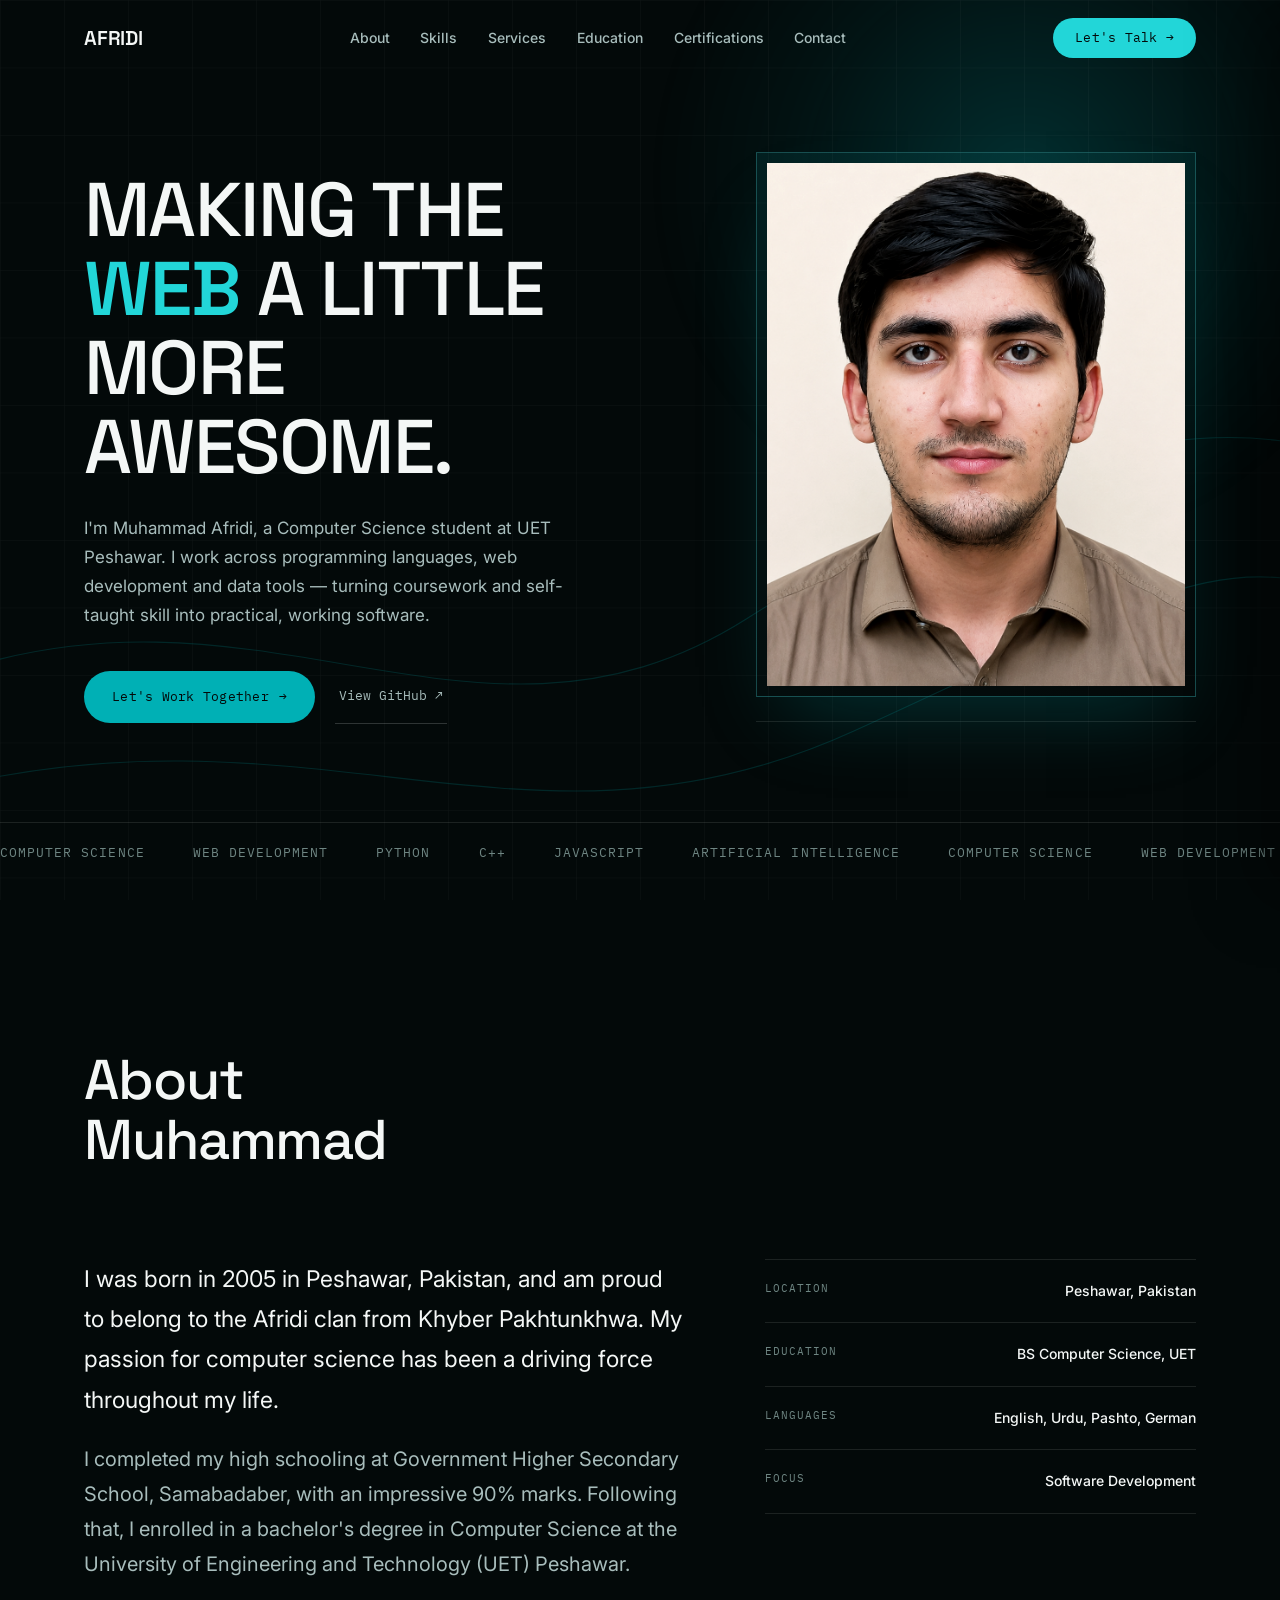
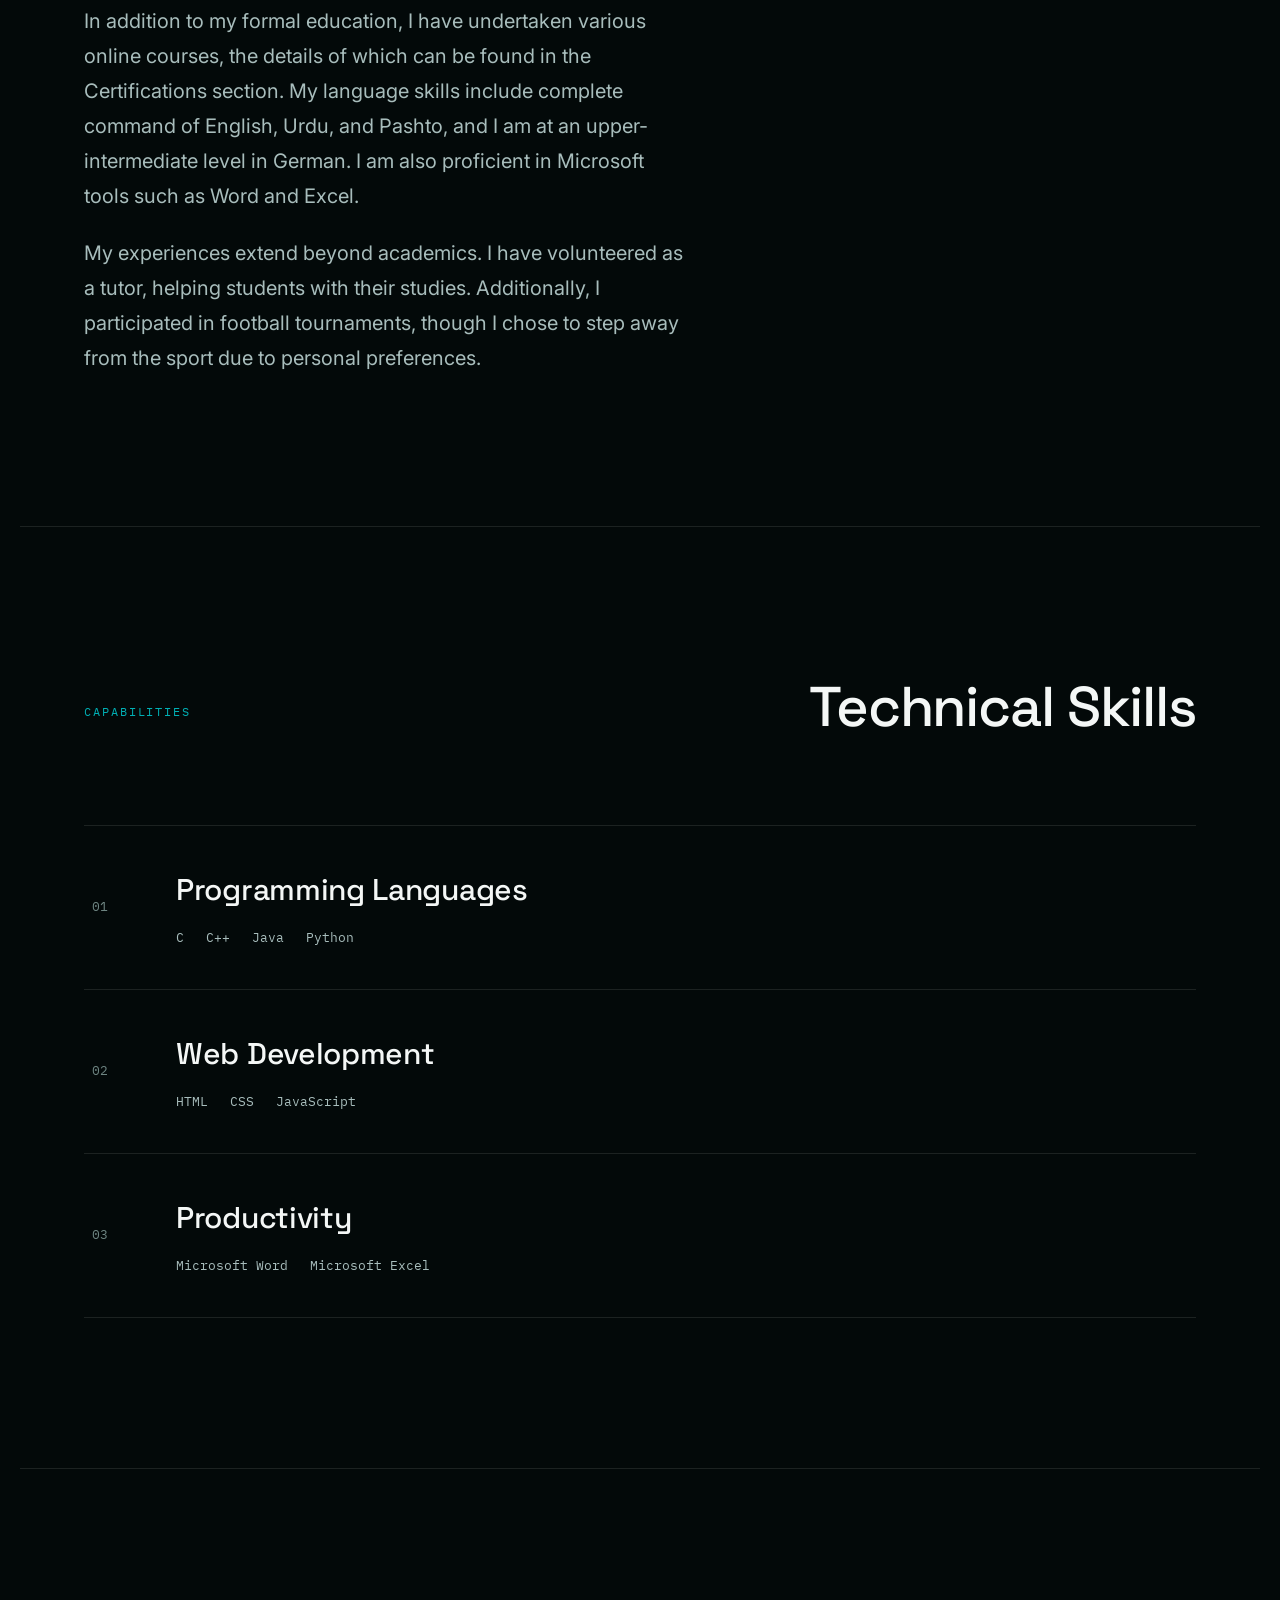
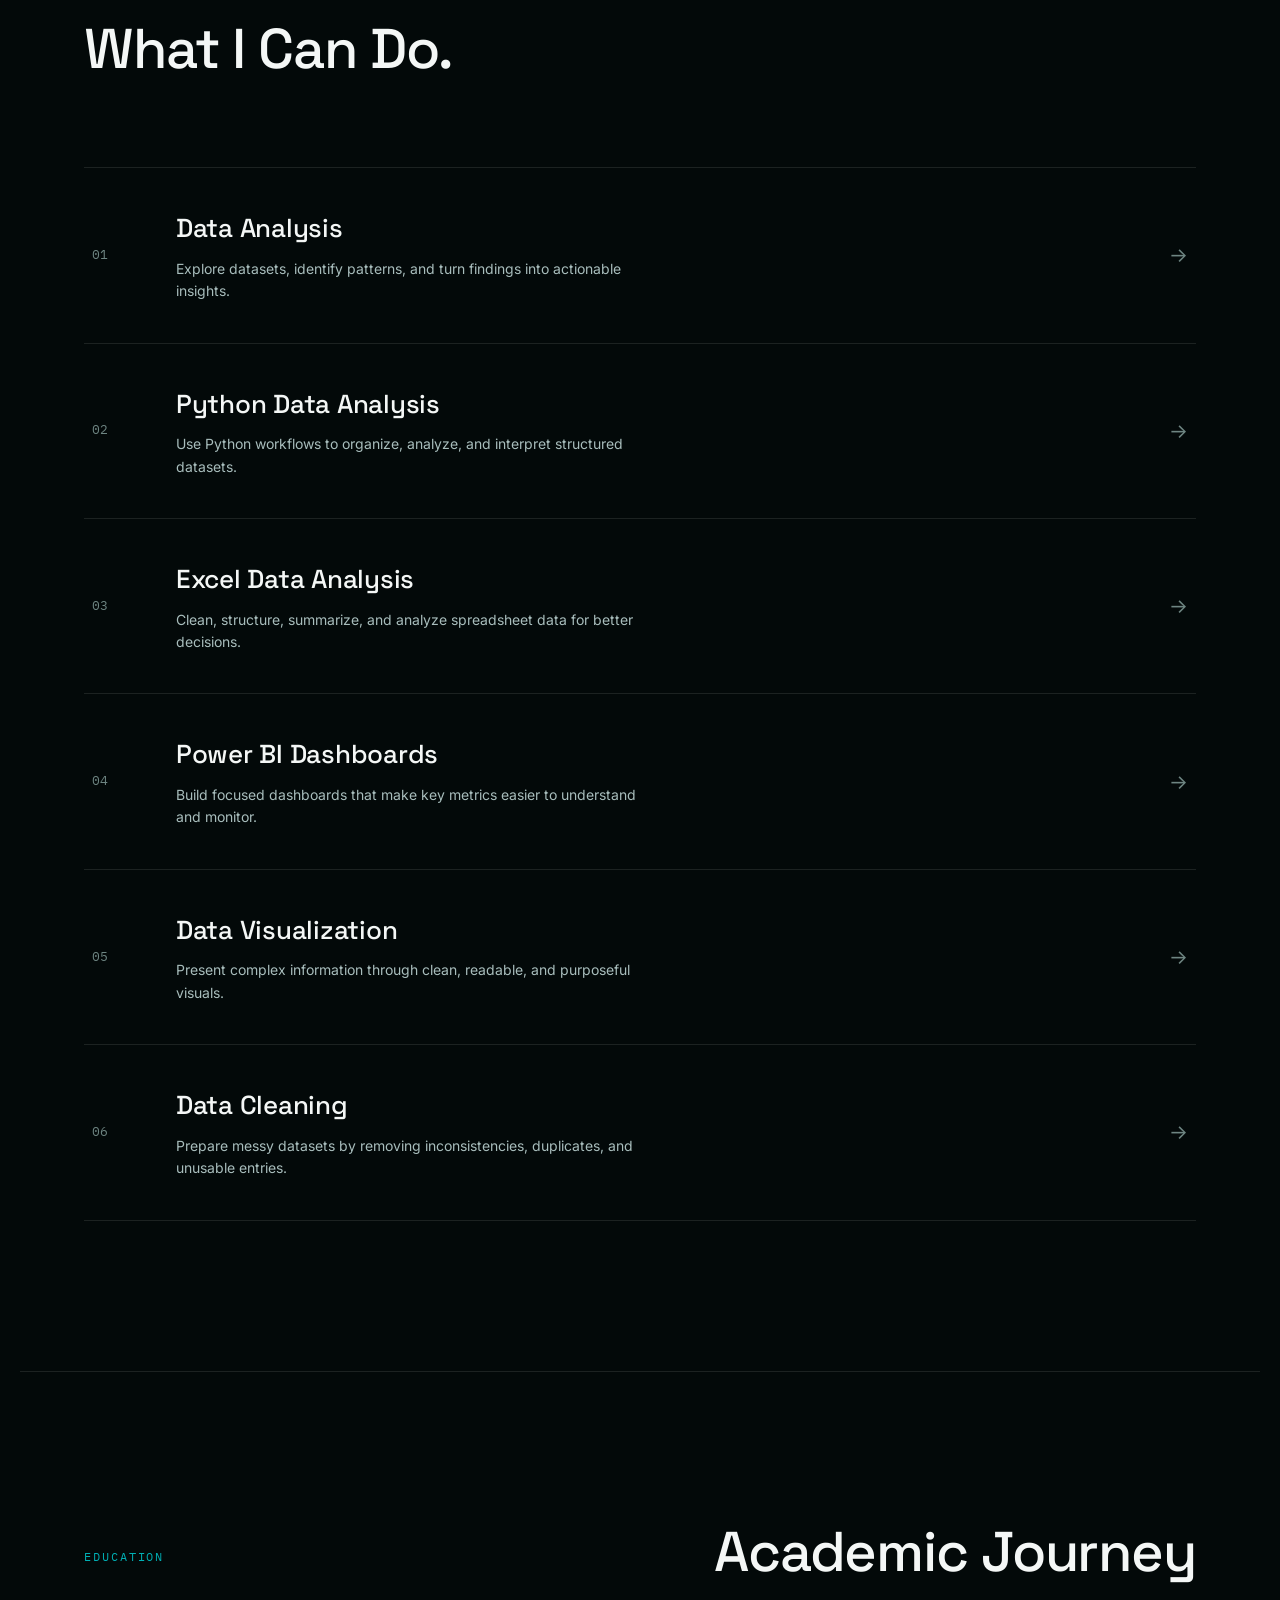
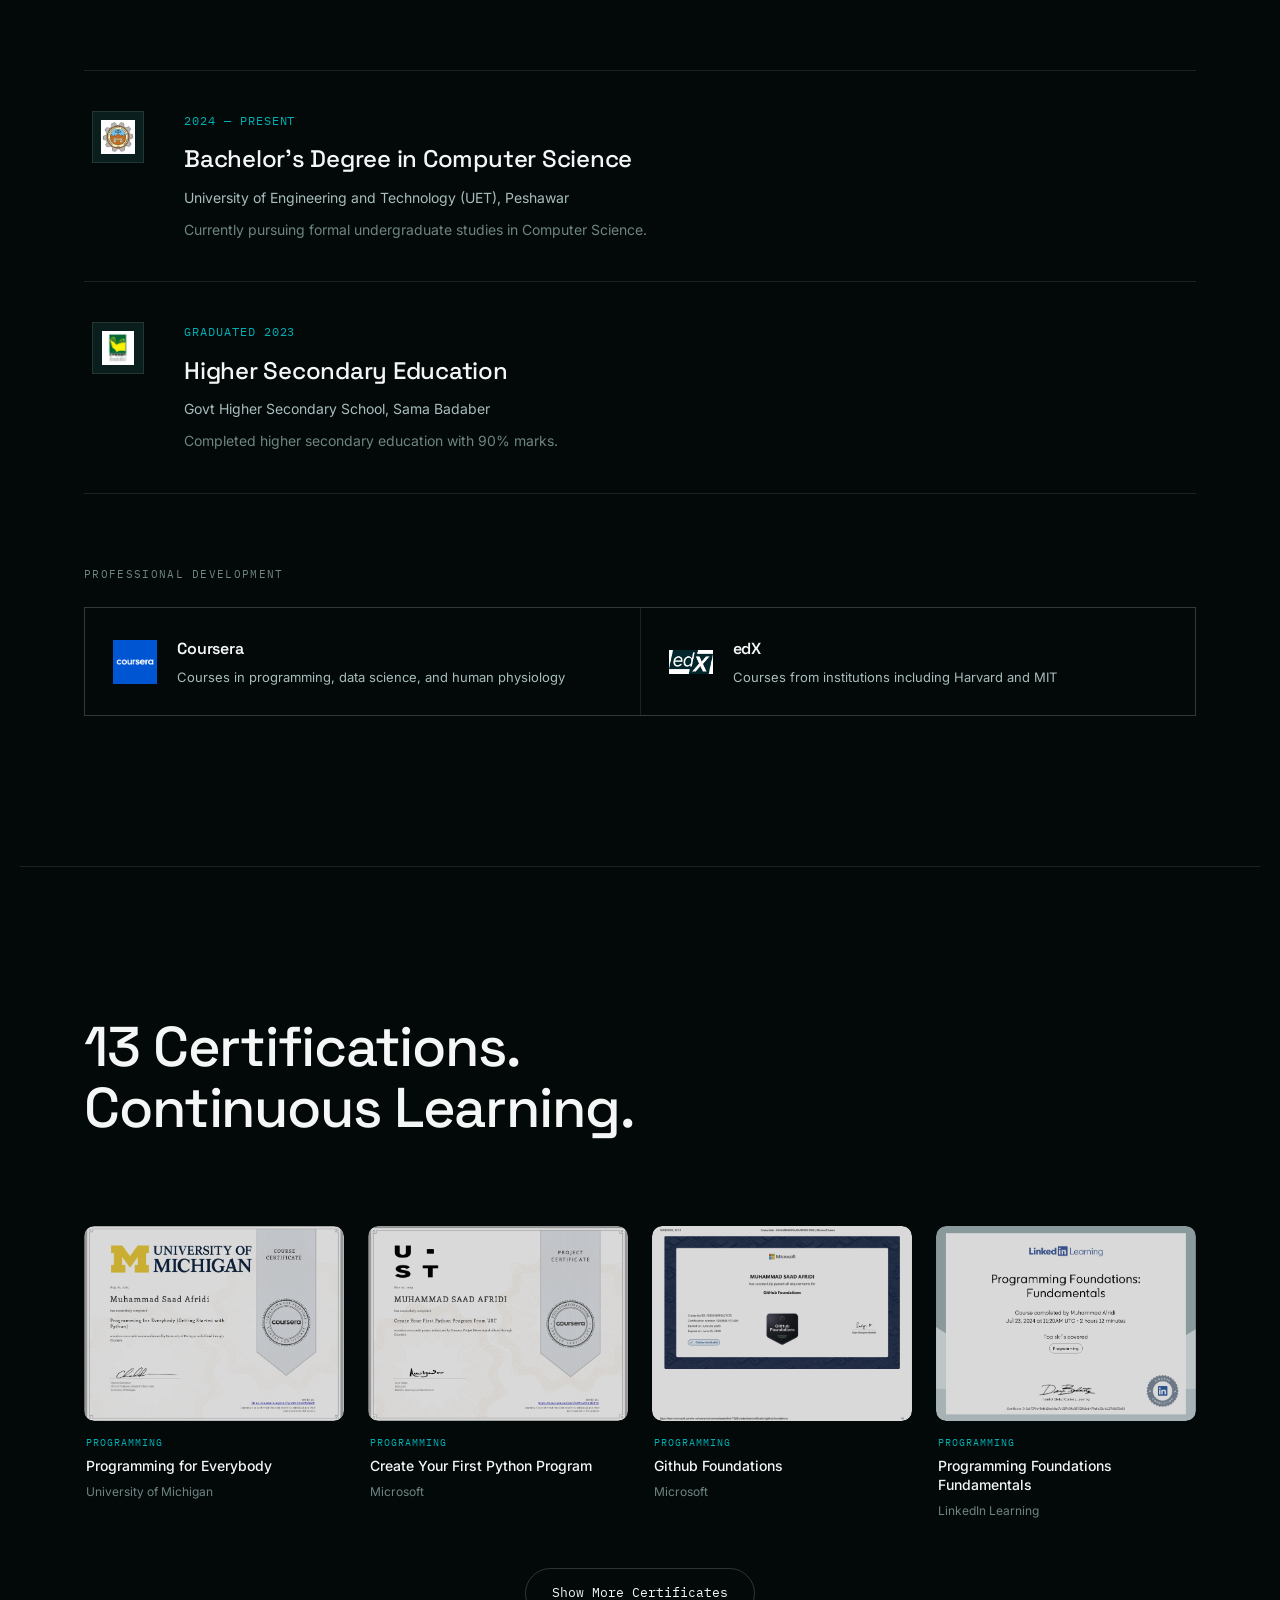
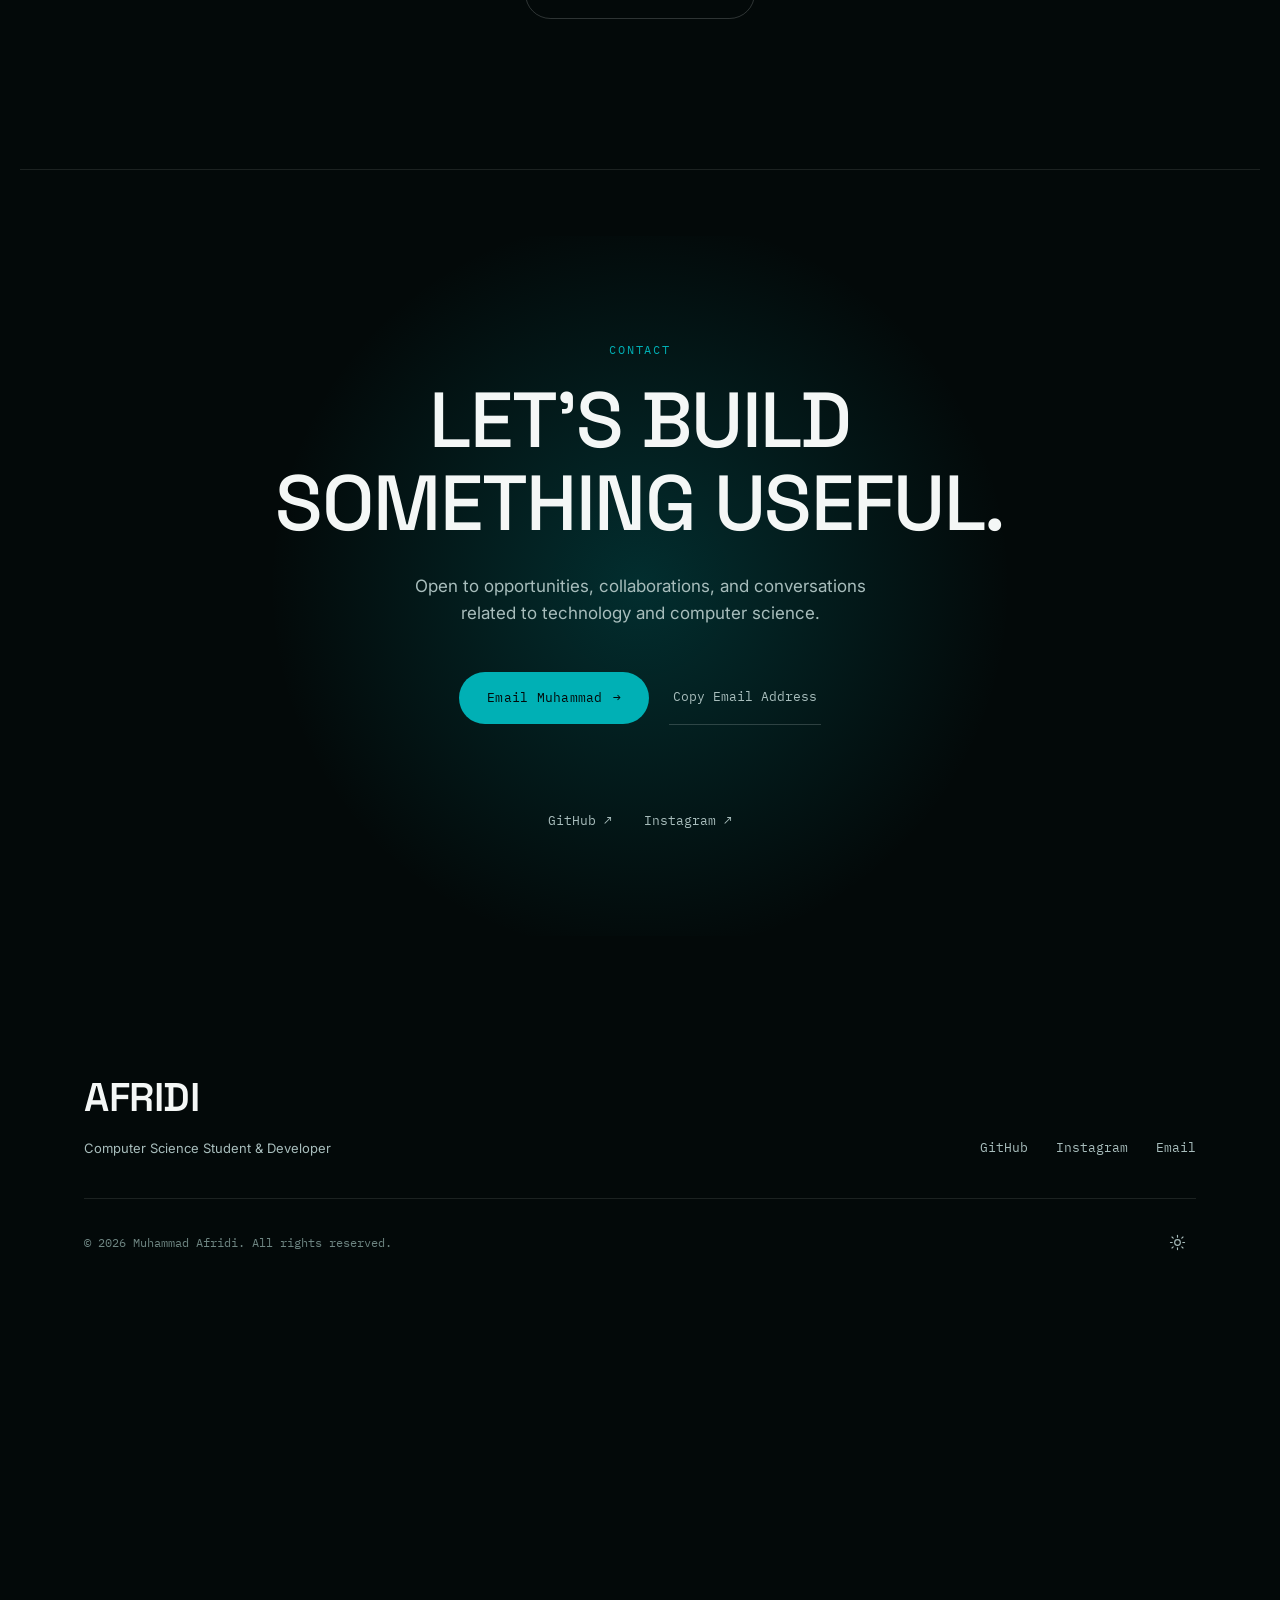
==== commit 9cde3a43: "Update index.html" ====
--- a/index.html
+++ b/index.html
@@ -379,104 +379,256 @@
     </div>
   </section>
 
-  <!-- Certification Section -->
-  <section id="certifications" class="section">
-    <div class="section-head reveal">
-      <h2 class="section-heading">13 Certifications.<br>Continuous Learning.</h2>
-    </div>
-
-    <div class="cert-grid" id="certGrid">
-      <figure class="cert-card reveal">
-        <button class="cert-thumb-btn" type="button" data-cert-title="EF Set English Certificate" data-cert-issuer="Certified English proficiency level" data-cert-img="images/EFSET.webp">
-          <img src="images/EFSET.webp" alt="EF SET English Certificate" loading="lazy" onerror="this.onerror=null; this.src=makePlaceholder('EF SET');">
-        </button>
-        <figcaption><span class="cert-badge">Languages</span><strong>EF Set English Certificate</strong><span class="cert-issuer">Certified English proficiency level</span></figcaption>
-      </figure>
-      <figure class="cert-card reveal">
-        <button class="cert-thumb-btn" type="button" data-cert-title="Introductory Human Physiology" data-cert-issuer="Duke University via Coursera" data-cert-img="images/Duke.webp">
-          <img src="images/Duke.webp" alt="Introductory Human Physiology certificate" loading="lazy" onerror="this.onerror=null; this.src=makePlaceholder('Duke');">
-        </button>
-        <figcaption><span class="cert-badge">General Learning</span><strong>Introductory Human Physiology</strong><span class="cert-issuer">Duke University via Coursera</span></figcaption>
-      </figure>
-      <figure class="cert-card reveal">
-        <button class="cert-thumb-btn" type="button" data-cert-title="IELTS Mastery Certificate" data-cert-issuer="English language proficiency" data-cert-img="images/IELTS.webp">
-          <img src="images/IELTS.webp" alt="IELTS Mastery Certificate" loading="lazy" onerror="this.onerror=null; this.src=makePlaceholder('IELTS');">
-        </button>
-        <figcaption><span class="cert-badge">Languages</span><strong>IELTS Mastery Certificate</strong><span class="cert-issuer">English language proficiency</span></figcaption>
-      </figure>
-      <figure class="cert-card reveal">
-        <button class="cert-thumb-btn" type="button" data-cert-title="Korean First Step" data-cert-issuer="Basic Korean language certification" data-cert-img="images/Korean.webp">
-          <img src="images/Korean.webp" alt="Korean First Step certificate" loading="lazy" onerror="this.onerror=null; this.src=makePlaceholder('KR');">
-        </button>
-        <figcaption><span class="cert-badge">Languages</span><strong>Korean First Step</strong><span class="cert-issuer">Basic Korean language certification</span></figcaption>
-      </figure>
-      <figure class="cert-card reveal">
-        <button class="cert-thumb-btn" type="button" data-cert-title="Understanding Body Signals" data-cert-issuer="University of Pennsylvania" data-cert-img="images/Body Signals.webp">
-          <img src="images/Body Signals.webp" alt="Understanding Body Signals certificate" loading="lazy" onerror="this.onerror=null; this.src=makePlaceholder('UPenn');">
-        </button>
-        <figcaption><span class="cert-badge">General Learning</span><strong>Understanding Body Signals</strong><span class="cert-issuer">University of Pennsylvania</span></figcaption>
-      </figure>
-      <figure class="cert-card reveal">
-        <button class="cert-thumb-btn" type="button" data-cert-title="Rabies & One Health" data-cert-issuer="World Health Organization" data-cert-img="images/RabiesOneHealth.webp">
-          <img src="images/RabiesOneHealth.webp" alt="Rabies & One Health certificate" loading="lazy" onerror="this.onerror=null; this.src=makePlaceholder('WHO');">
-        </button>
-        <figcaption><span class="cert-badge">General Learning</span><strong>Rabies &amp; One Health</strong><span class="cert-issuer">World Health Organization</span></figcaption>
-      </figure>
-      <figure class="cert-card reveal">
-        <button class="cert-thumb-btn" type="button" data-cert-title="Programming for Everybody" data-cert-issuer="University of Michigan" data-cert-img="images/ProgrammingforEverybody.webp">
-          <img src="images/ProgrammingforEverybody.webp" alt="Programming for Everybody certificate" loading="lazy" onerror="this.onerror=null; this.src=makePlaceholder('UMich');">
-        </button>
-        <figcaption><span class="cert-badge">Programming</span><strong>Programming for Everybody</strong><span class="cert-issuer">University of Michigan</span></figcaption>
-      </figure>
-     <figure class="cert-card reveal">
-        <button class="cert-thumb-btn" type="button" data-cert-title="Create Your First Python Program" data-cert-issuer="U.ST" data-cert-img="images/FirstPython.webp">
-          <img src="images/Android-Programming.webp" alt="Future Android Programming certificate" loading="lazy" onerror="this.onerror=null; this.src=makePlaceholder('UC San Diego');">
-        </button>
-        <figcaption><span class="cert-badge">Programming</span><strong>"Future Android Programming certificate</strong><span class="cert-issuer">UC San Diego</span></figcaption>
-      </figure>
-      <figure class="cert-card reveal">
-        <button class="cert-thumb-btn" type="button" data-cert-title="Build & Deploy AI Messenger Chatbot" data-cert-issuer="Coursera Graded Project" data-cert-img="images/BuildAndDeploy.webp">
-          <img src="images/BuildAndDeploy.webp" alt="Build & Deploy AI Messenger Chatbot certificate" loading="lazy" onerror="this.onerror=null; this.src=makePlaceholder('AI Bot');">
-        </button>
-        <figcaption><span class="cert-badge">Artificial Intelligence</span><strong>Build &amp; Deploy AI Messenger Chatbot</strong><span class="cert-issuer">Coursera Graded Project</span></figcaption>
-      </figure>
-      <figure class="cert-card reveal">
-        <button class="cert-thumb-btn" type="button" data-cert-title="Programming Foundations Fundamentals" data-cert-issuer="LinkedIn Learning" data-cert-img="images/Programmingfoundations.webp">
-          <img src="images/Programmingfoundations.webp" alt="Programming Foundations Fundamentals certificate" loading="lazy" onerror="this.onerror=null; this.src=makePlaceholder('LI');">
-        </button>
-        <figcaption><span class="cert-badge">Programming</span><strong>Programming Foundations Fundamentals</strong><span class="cert-issuer">LinkedIn Learning</span></figcaption>
-      </figure>
-      <figure class="cert-card reveal">
-        <button class="cert-thumb-btn" type="button" data-cert-title="Building AI Powered Chatbots" data-cert-issuer="IBM Certification" data-cert-img="images/AIPowered.webp">
-          <img src="images/AIPowered.webp" alt="Building AI Powered Chatbots certificate" loading="lazy" onerror="this.onerror=null; this.src=makePlaceholder('IBM');">
-        </button>
-        <figcaption><span class="cert-badge">Artificial Intelligence</span><strong>Building AI Powered Chatbots</strong><span class="cert-issuer">IBM Certification</span></figcaption>
-      </figure>
-      <figure class="cert-card reveal">
-        <button class="cert-thumb-btn" type="button" data-cert-title="Introduction to Artificial Intelligence (AI)" data-cert-issuer="IBM Certification" data-cert-img="images/IntroAI.webp">
-          <img src="images/IntroAI.webp" alt="Introduction to Artificial Intelligence certificate" loading="lazy" onerror="this.onerror=null; this.src=makePlaceholder('IBM AI');">
-        </button>
-        <figcaption><span class="cert-badge">Artificial Intelligence</span><strong>Introduction to Artificial Intelligence (AI)</strong><span class="cert-issuer">IBM Certification</span></figcaption>
-      </figure>
-      <figure class="cert-card reveal">
-        <button class="cert-thumb-btn" type="button" data-cert-title="Create Your First Python Program" data-cert-issuer="U.ST" data-cert-img="images/FirstPython.webp">
-          <img src="images/FirstPython.webp" alt="Create Your First Python Program certificate" loading="lazy" onerror="this.onerror=null; this.src=makePlaceholder('U.ST');">
-        </button>
-        <figcaption><span class="cert-badge">Programming</span><strong>Create Your First Python Program</strong><span class="cert-issuer">Microsoft</span></figcaption>
-      </figure>
-      <figure class="cert-card reveal">
-        <button class="cert-thumb-btn" type="button" data-cert-title="Github Foundations" data-cert-issuer="Microsoft" data-cert-img="images/Github.webp">
-          <img src="images/Github.webp" alt="Github Foundations certificate" loading="lazy" onerror="this.onerror=null; this.src=makePlaceholder('Microsoft');">
-        </button>
-        <figcaption><span class="cert-badge">Programming</span><strong>Github Foundations</strong><span class="cert-issuer">Microsoft</span></figcaption>
-      </figure>
-    </div>
-    <div class="cert-show-more-wrap">
-      <button class="btn-outline cert-show-more" id="certShowMore" type="button" aria-expanded="false" aria-controls="certGrid">
-        Show More Certificates
-      </button>
-    </div>
-  </section>
+<!-- Certification Section -->
+<section id="certifications" class="section">
+  <div class="section-head reveal">
+    <h2 class="section-heading">13 Certifications.<br>Continuous Learning.</h2>
+  </div>
+
+  <div class="cert-grid" id="certGrid">
+
+    <!-- ==================== PROGRAMMING & COMPUTING ==================== -->
+
+    <figure class="cert-card reveal">
+      <button class="cert-thumb-btn" type="button"
+        data-cert-title="Programming for Everybody"
+        data-cert-issuer="University of Michigan"
+        data-cert-img="images/ProgrammingforEverybody.webp">
+        <img src="images/ProgrammingforEverybody.webp"
+          alt="Programming for Everybody certificate"
+          loading="lazy"
+          onerror="this.onerror=null; this.src=makePlaceholder('UMich');">
+      </button>
+      <figcaption>
+        <span class="cert-badge">Programming</span>
+        <strong>Programming for Everybody</strong>
+        <span class="cert-issuer">University of Michigan</span>
+      </figcaption>
+    </figure>
+
+    <figure class="cert-card reveal">
+      <button class="cert-thumb-btn" type="button"
+        data-cert-title="Create Your First Python Program"
+        data-cert-issuer="Microsoft"
+        data-cert-img="images/FirstPython.webp">
+        <img src="images/FirstPython.webp"
+          alt="Create Your First Python Program certificate"
+          loading="lazy"
+          onerror="this.onerror=null; this.src=makePlaceholder('Microsoft');">
+      </button>
+      <figcaption>
+        <span class="cert-badge">Programming</span>
+        <strong>Create Your First Python Program</strong>
+        <span class="cert-issuer">Microsoft</span>
+      </figcaption>
+    </figure>
+
+    <figure class="cert-card reveal">
+      <button class="cert-thumb-btn" type="button"
+        data-cert-title="Github Foundations"
+        data-cert-issuer="Microsoft"
+        data-cert-img="images/Github.webp">
+        <img src="images/Github.webp"
+          alt="Github Foundations certificate"
+          loading="lazy"
+          onerror="this.onerror=null; this.src=makePlaceholder('Microsoft');">
+      </button>
+      <figcaption>
+        <span class="cert-badge">Programming</span>
+        <strong>Github Foundations</strong>
+        <span class="cert-issuer">Microsoft</span>
+      </figcaption>
+    </figure>
+
+    <figure class="cert-card reveal">
+      <button class="cert-thumb-btn" type="button"
+        data-cert-title="Programming Foundations Fundamentals"
+        data-cert-issuer="LinkedIn Learning"
+        data-cert-img="images/Programmingfoundations.webp">
+        <img src="images/Programmingfoundations.webp"
+          alt="Programming Foundations Fundamentals certificate"
+          loading="lazy"
+          onerror="this.onerror=null; this.src=makePlaceholder('LI');">
+      </button>
+      <figcaption>
+        <span class="cert-badge">Programming</span>
+        <strong>Programming Foundations Fundamentals</strong>
+        <span class="cert-issuer">LinkedIn Learning</span>
+      </figcaption>
+    </figure>
+
+    <figure class="cert-card reveal">
+      <button class="cert-thumb-btn" type="button"
+        data-cert-title="Building AI Powered Chatbots"
+        data-cert-issuer="IBM Certification"
+        data-cert-img="images/AIPowered.webp">
+        <img src="images/AIPowered.webp"
+          alt="Building AI Powered Chatbots certificate"
+          loading="lazy"
+          onerror="this.onerror=null; this.src=makePlaceholder('IBM');">
+      </button>
+      <figcaption>
+        <span class="cert-badge">Artificial Intelligence</span>
+        <strong>Building AI Powered Chatbots</strong>
+        <span class="cert-issuer">IBM Certification</span>
+      </figcaption>
+    </figure>
+
+    <figure class="cert-card reveal">
+      <button class="cert-thumb-btn" type="button"
+        data-cert-title="Introduction to Artificial Intelligence (AI)"
+        data-cert-issuer="IBM Certification"
+        data-cert-img="images/IntroAI.webp">
+        <img src="images/IntroAI.webp"
+          alt="Introduction to Artificial Intelligence certificate"
+          loading="lazy"
+          onerror="this.onerror=null; this.src=makePlaceholder('IBM AI');">
+      </button>
+      <figcaption>
+        <span class="cert-badge">Artificial Intelligence</span>
+        <strong>Introduction to Artificial Intelligence (AI)</strong>
+        <span class="cert-issuer">IBM Certification</span>
+      </figcaption>
+    </figure>
+
+    <figure class="cert-card reveal">
+      <button class="cert-thumb-btn" type="button"
+        data-cert-title="Build & Deploy AI Messenger Chatbot"
+        data-cert-issuer="Coursera Graded Project"
+        data-cert-img="images/BuildAndDeploy.webp">
+        <img src="images/BuildAndDeploy.webp"
+          alt="Build & Deploy AI Messenger Chatbot certificate"
+          loading="lazy"
+          onerror="this.onerror=null; this.src=makePlaceholder('AI Bot');">
+      </button>
+      <figcaption>
+        <span class="cert-badge">Artificial Intelligence</span>
+        <strong>Build &amp; Deploy AI Messenger Chatbot</strong>
+        <span class="cert-issuer">Coursera Graded Project</span>
+      </figcaption>
+    </figure>
+
+
+    <!-- ==================== LANGUAGES ==================== -->
+
+    <figure class="cert-card reveal">
+      <button class="cert-thumb-btn" type="button"
+        data-cert-title="EF Set English Certificate"
+        data-cert-issuer="Certified English proficiency level"
+        data-cert-img="images/EFSET.webp">
+        <img src="images/EFSET.webp"
+          alt="EF SET English Certificate"
+          loading="lazy"
+          onerror="this.onerror=null; this.src=makePlaceholder('EF SET');">
+      </button>
+      <figcaption>
+        <span class="cert-badge">Languages</span>
+        <strong>EF Set English Certificate</strong>
+        <span class="cert-issuer">Certified English proficiency level</span>
+      </figcaption>
+    </figure>
+
+    <figure class="cert-card reveal">
+      <button class="cert-thumb-btn" type="button"
+        data-cert-title="IELTS Mastery Certificate"
+        data-cert-issuer="English language proficiency"
+        data-cert-img="images/IELTS.webp">
+        <img src="images/IELTS.webp"
+          alt="IELTS Mastery Certificate"
+          loading="lazy"
+          onerror="this.onerror=null; this.src=makePlaceholder('IELTS');">
+      </button>
+      <figcaption>
+        <span class="cert-badge">Languages</span>
+        <strong>IELTS Mastery Certificate</strong>
+        <span class="cert-issuer">English language proficiency</span>
+      </figcaption>
+    </figure>
+
+    <figure class="cert-card reveal">
+      <button class="cert-thumb-btn" type="button"
+        data-cert-title="Korean First Step"
+        data-cert-issuer="Basic Korean language certification"
+        data-cert-img="images/Korean.webp">
+        <img src="images/Korean.webp"
+          alt="Korean First Step certificate"
+          loading="lazy"
+          onerror="this.onerror=null; this.src=makePlaceholder('KR');">
+      </button>
+      <figcaption>
+        <span class="cert-badge">Languages</span>
+        <strong>Korean First Step</strong>
+        <span class="cert-issuer">Basic Korean language certification</span>
+      </figcaption>
+    </figure>
+
+
+    <!-- ==================== GENERAL LEARNING ==================== -->
+
+    <figure class="cert-card reveal">
+      <button class="cert-thumb-btn" type="button"
+        data-cert-title="Introductory Human Physiology"
+        data-cert-issuer="Duke University via Coursera"
+        data-cert-img="images/Duke.webp">
+        <img src="images/Duke.webp"
+          alt="Introductory Human Physiology certificate"
+          loading="lazy"
+          onerror="this.onerror=null; this.src=makePlaceholder('Duke');">
+      </button>
+      <figcaption>
+        <span class="cert-badge">General Learning</span>
+        <strong>Introductory Human Physiology</strong>
+        <span class="cert-issuer">Duke University via Coursera</span>
+      </figcaption>
+    </figure>
+
+    <figure class="cert-card reveal">
+      <button class="cert-thumb-btn" type="button"
+        data-cert-title="Understanding Body Signals"
+        data-cert-issuer="University of Pennsylvania"
+        data-cert-img="images/Body Signals.webp">
+        <img src="images/Body Signals.webp"
+          alt="Understanding Body Signals certificate"
+          loading="lazy"
+          onerror="this.onerror=null; this.src=makePlaceholder('UPenn');">
+      </button>
+      <figcaption>
+        <span class="cert-badge">General Learning</span>
+        <strong>Understanding Body Signals</strong>
+        <span class="cert-issuer">University of Pennsylvania</span>
+      </figcaption>
+    </figure>
+
+    <figure class="cert-card reveal">
+      <button class="cert-thumb-btn" type="button"
+        data-cert-title="Rabies & One Health"
+        data-cert-issuer="World Health Organization"
+        data-cert-img="images/RabiesOneHealth.webp">
+        <img src="images/RabiesOneHealth.webp"
+          alt="Rabies & One Health certificate"
+          loading="lazy"
+          onerror="this.onerror=null; this.src=makePlaceholder('WHO');">
+      </button>
+      <figcaption>
+        <span class="cert-badge">General Learning</span>
+        <strong>Rabies &amp; One Health</strong>
+        <span class="cert-issuer">World Health Organization</span>
+      </figcaption>
+    </figure>
+
+  </div>
+
+  <div class="cert-show-more-wrap">
+    <button
+      class="btn-outline cert-show-more"
+      id="certShowMore"
+      type="button"
+      aria-expanded="false"
+      aria-controls="certGrid">
+      Show More Certificates
+    </button>
+  </div>
+</section>
 
   <!-- Contact Section -->
   <section id="contact" class="section contact-section">
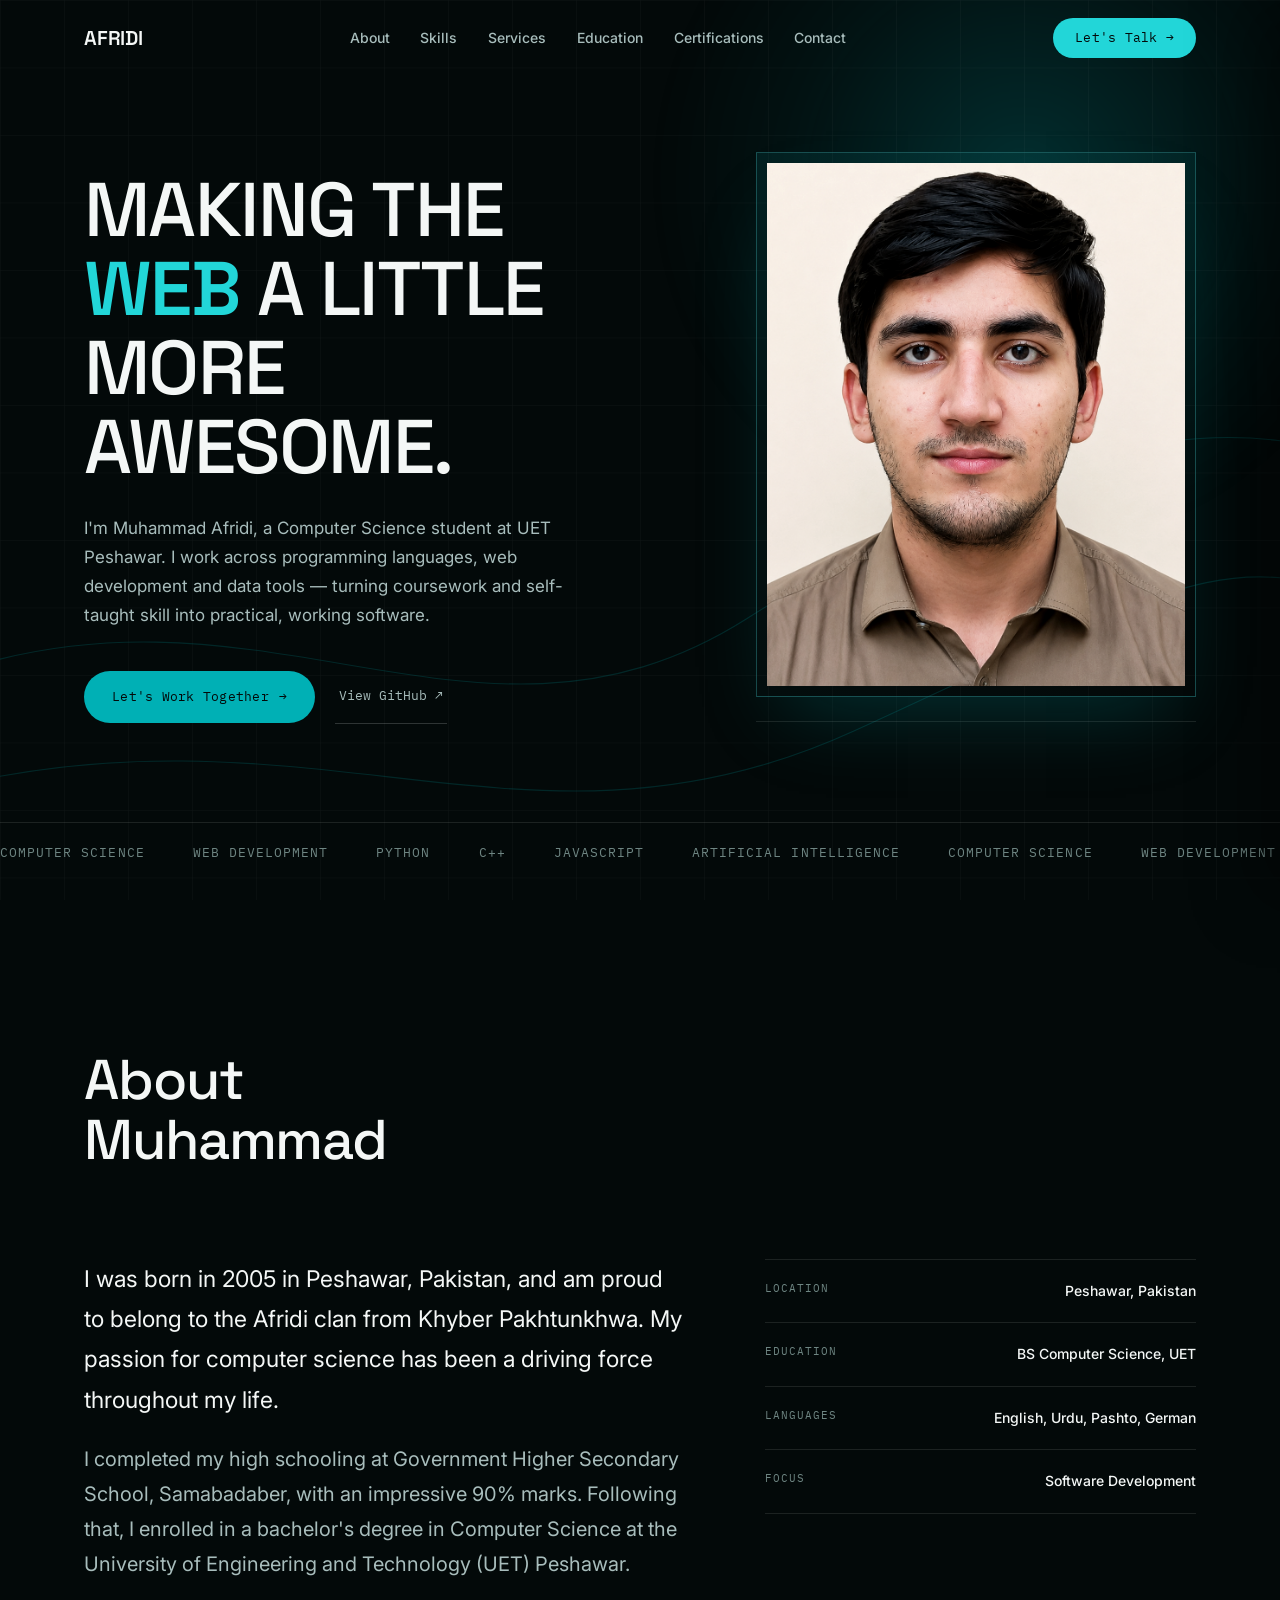
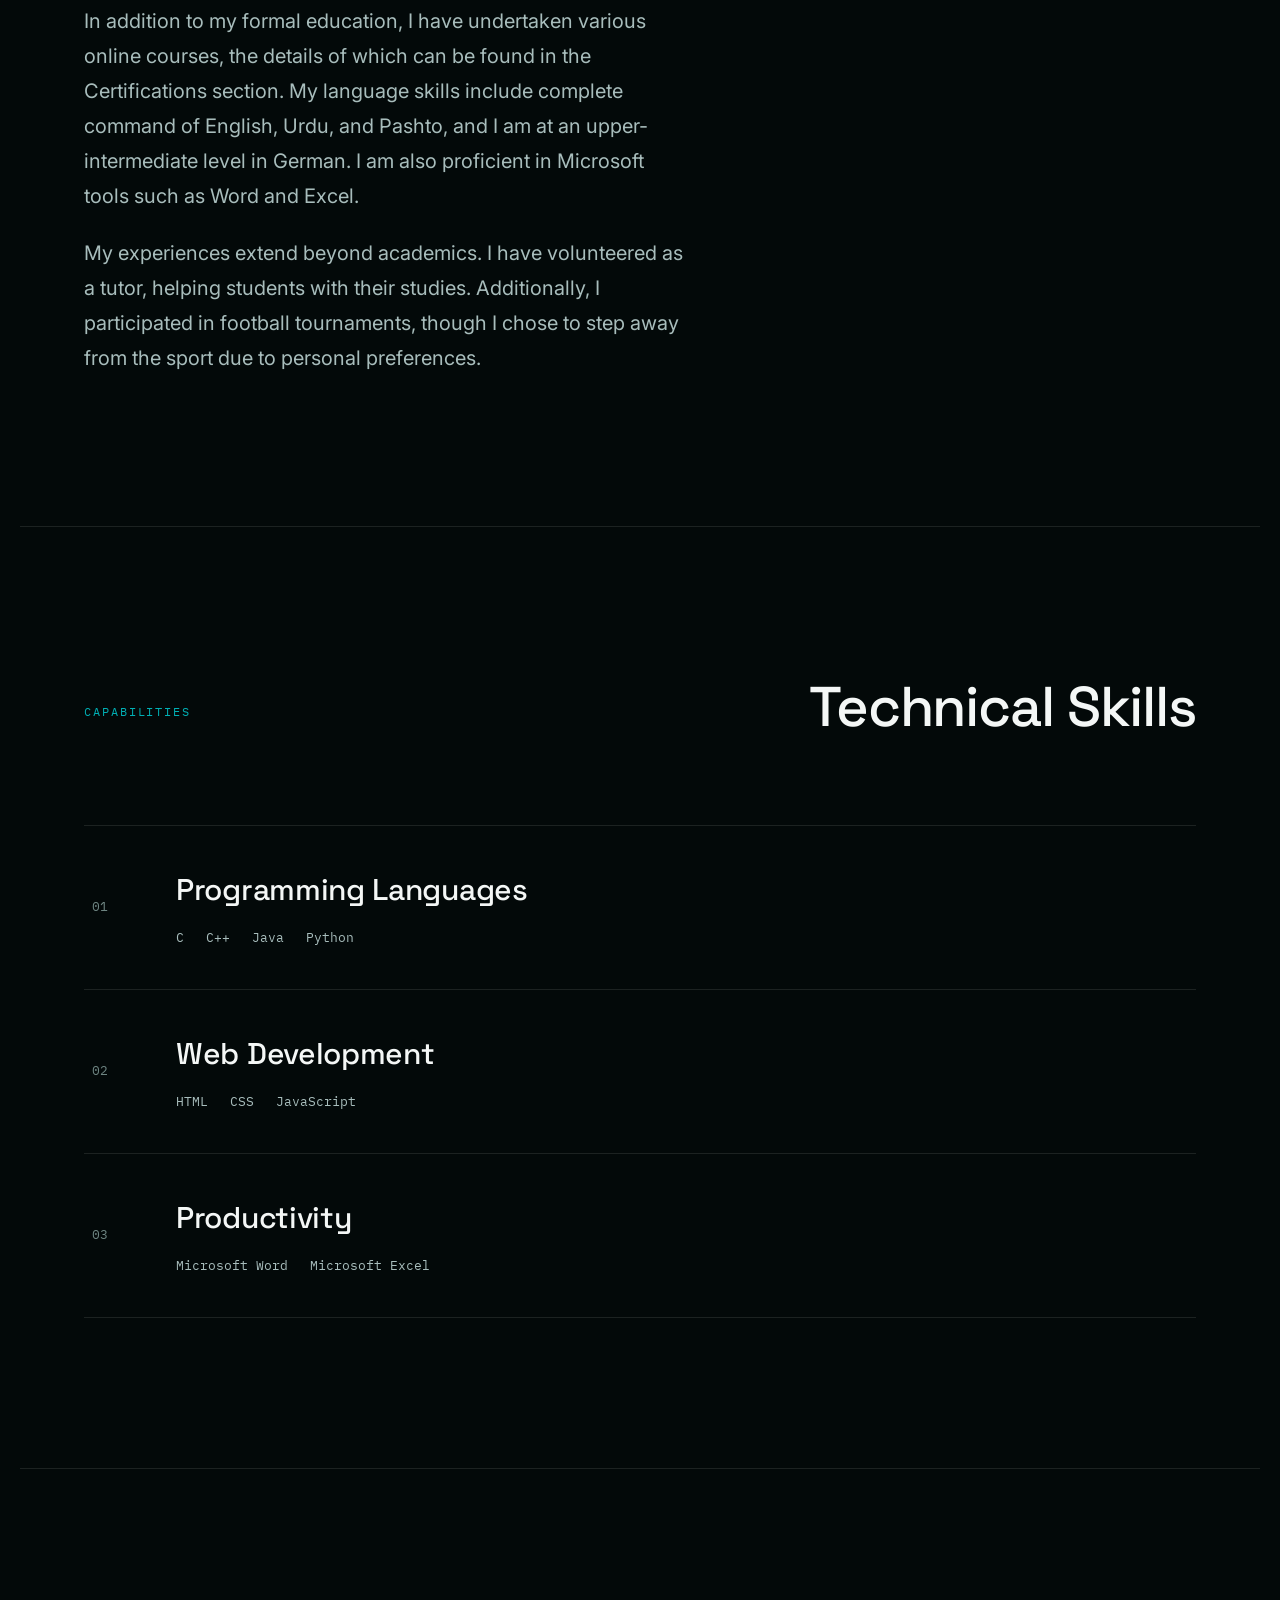
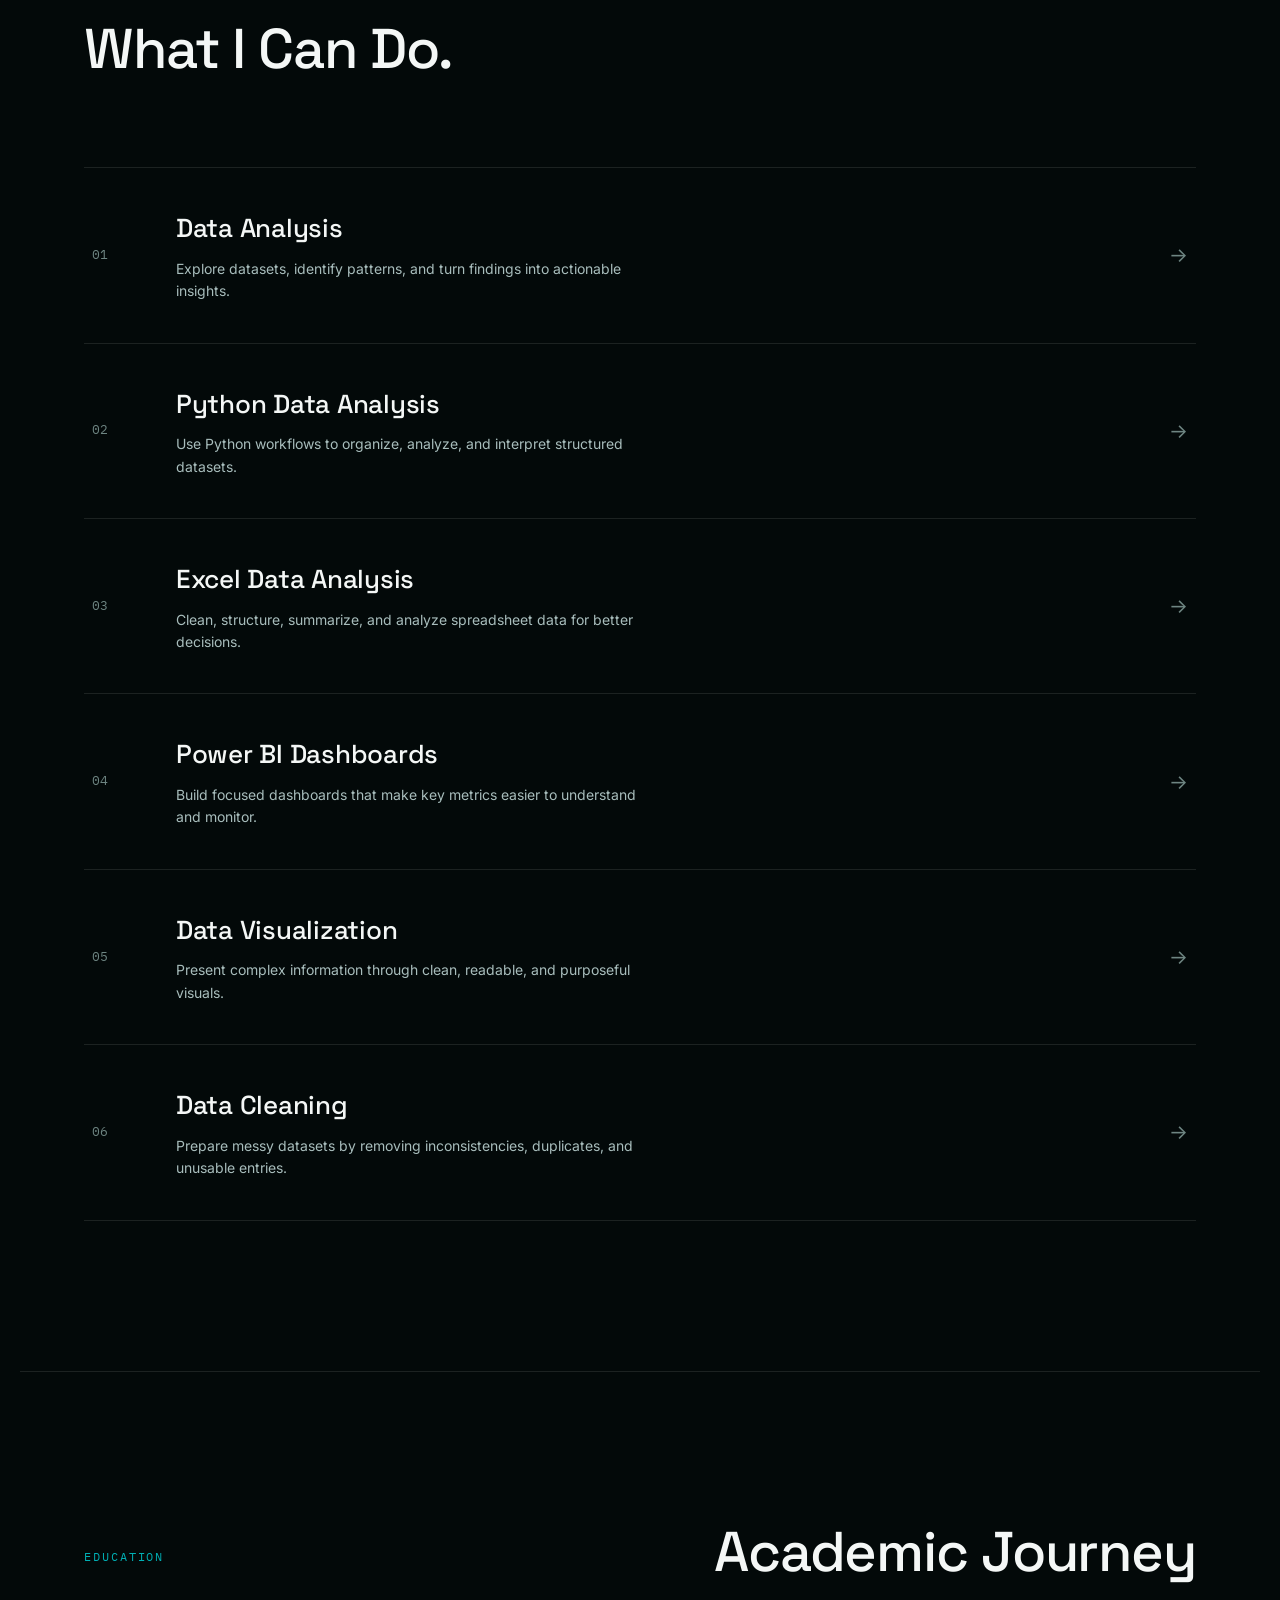
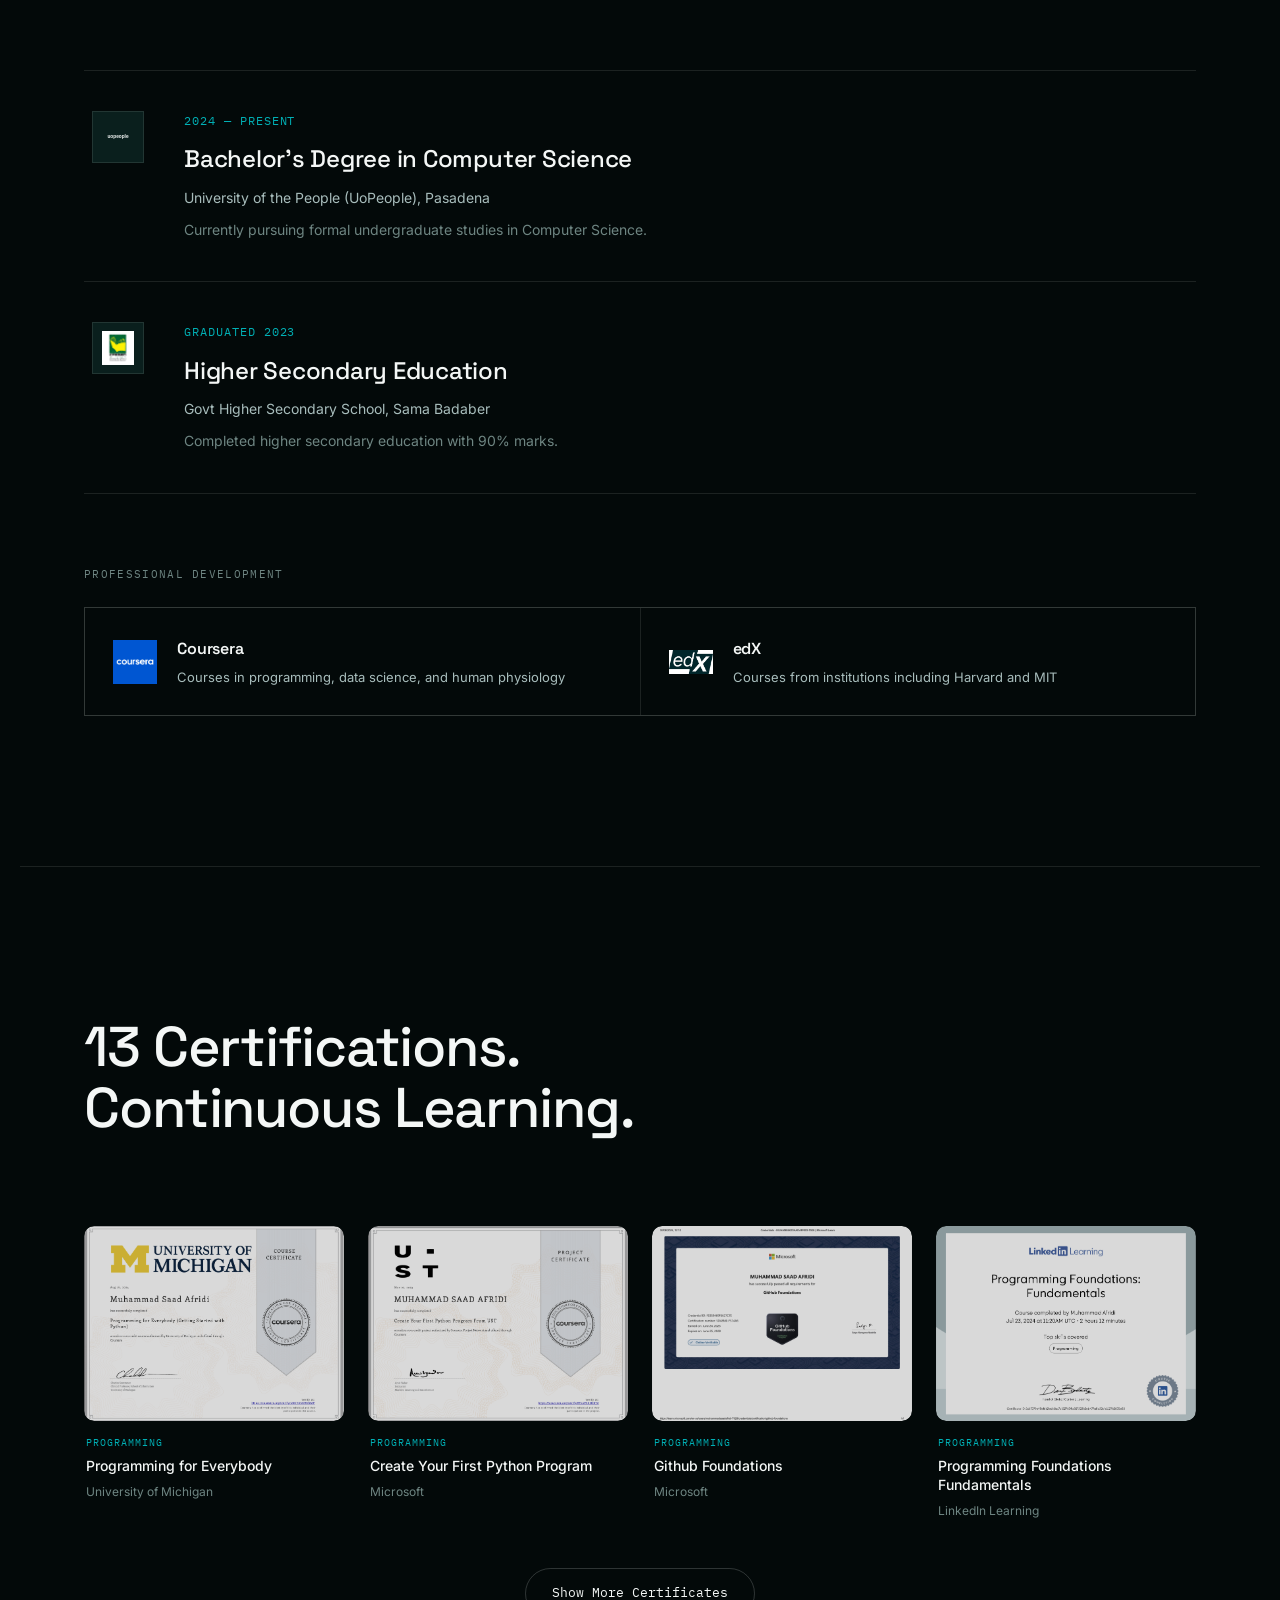
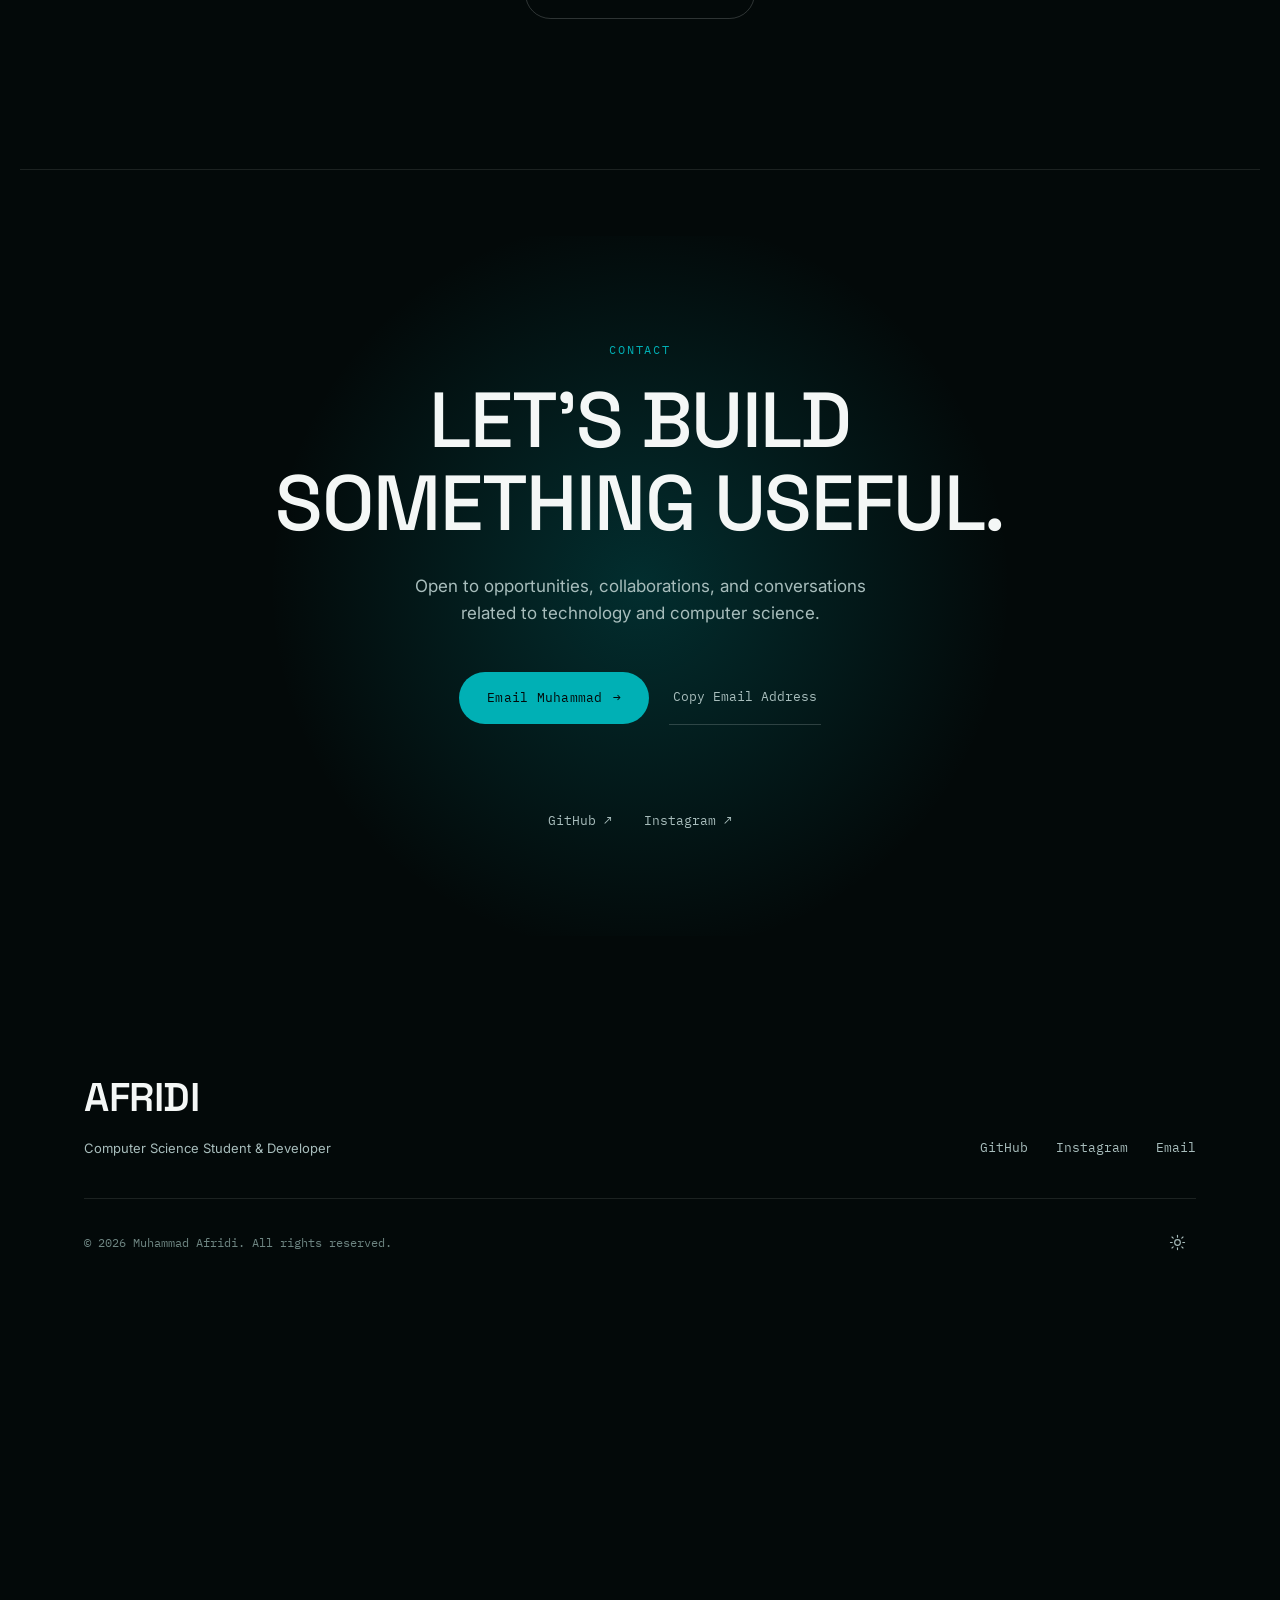
==== commit 5f528c13: "Update index.html" ====
--- a/index.html
+++ b/index.html
@@ -339,11 +339,11 @@
 
     <ol class="timeline">
       <li class="timeline-item reveal">
-        <img src="images/UET.webp" alt="UET Peshawar logo" class="timeline-logo" loading="lazy" onerror="this.onerror=null; this.src=makePlaceholder('UET');">
+        <img src="images/uopeople.webp" alt="Uopeople logo" class="timeline-logo" loading="lazy" onerror="this.onerror=null; this.src=makePlaceholder('uopeople');">
         <div class="timeline-content">
           <p class="timeline-date">2024 — Present</p>
           <h3>Bachelor's Degree in Computer Science</h3>
-          <p class="timeline-place">University of Engineering and Technology (UET), Peshawar</p>
+          <p class="timeline-place">University of the People (UoPeople), Pasadena</p>
           <p class="timeline-desc">Currently pursuing formal undergraduate studies in Computer Science.</p>
         </div>
       </li>
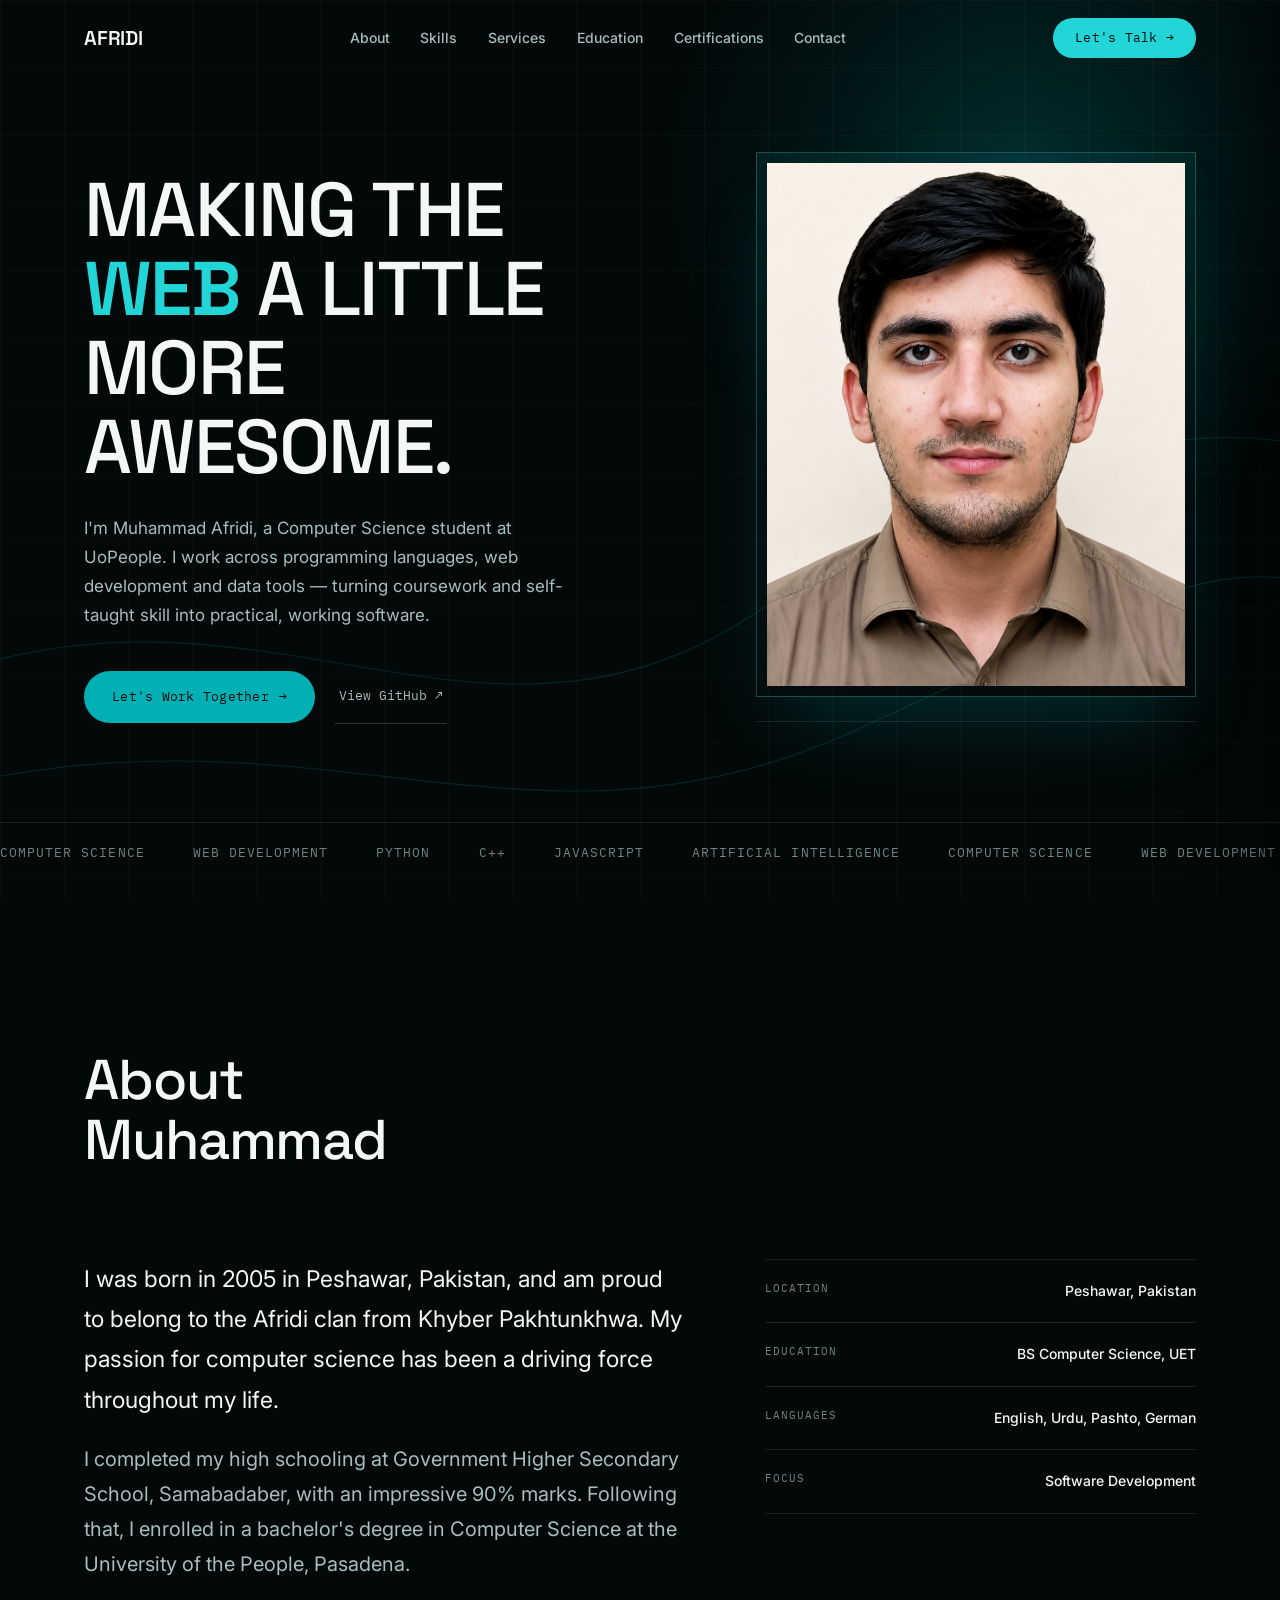
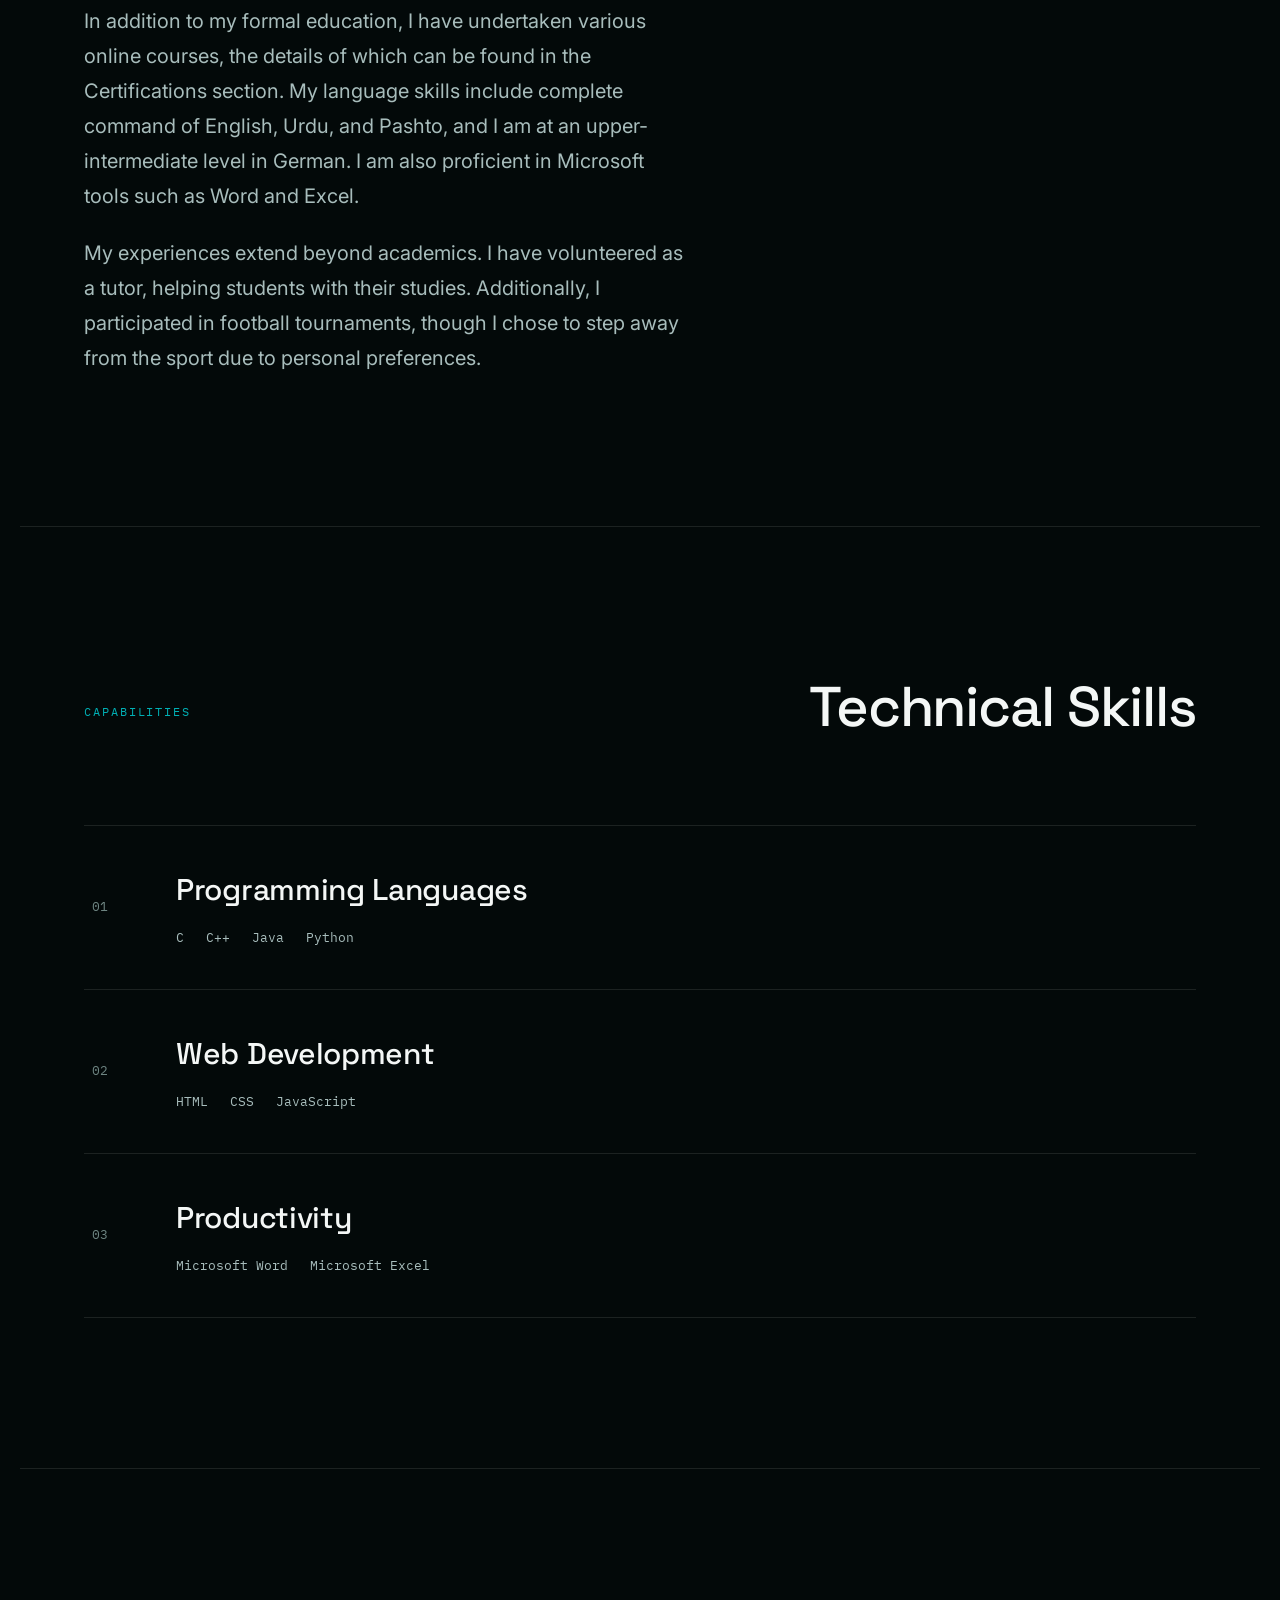
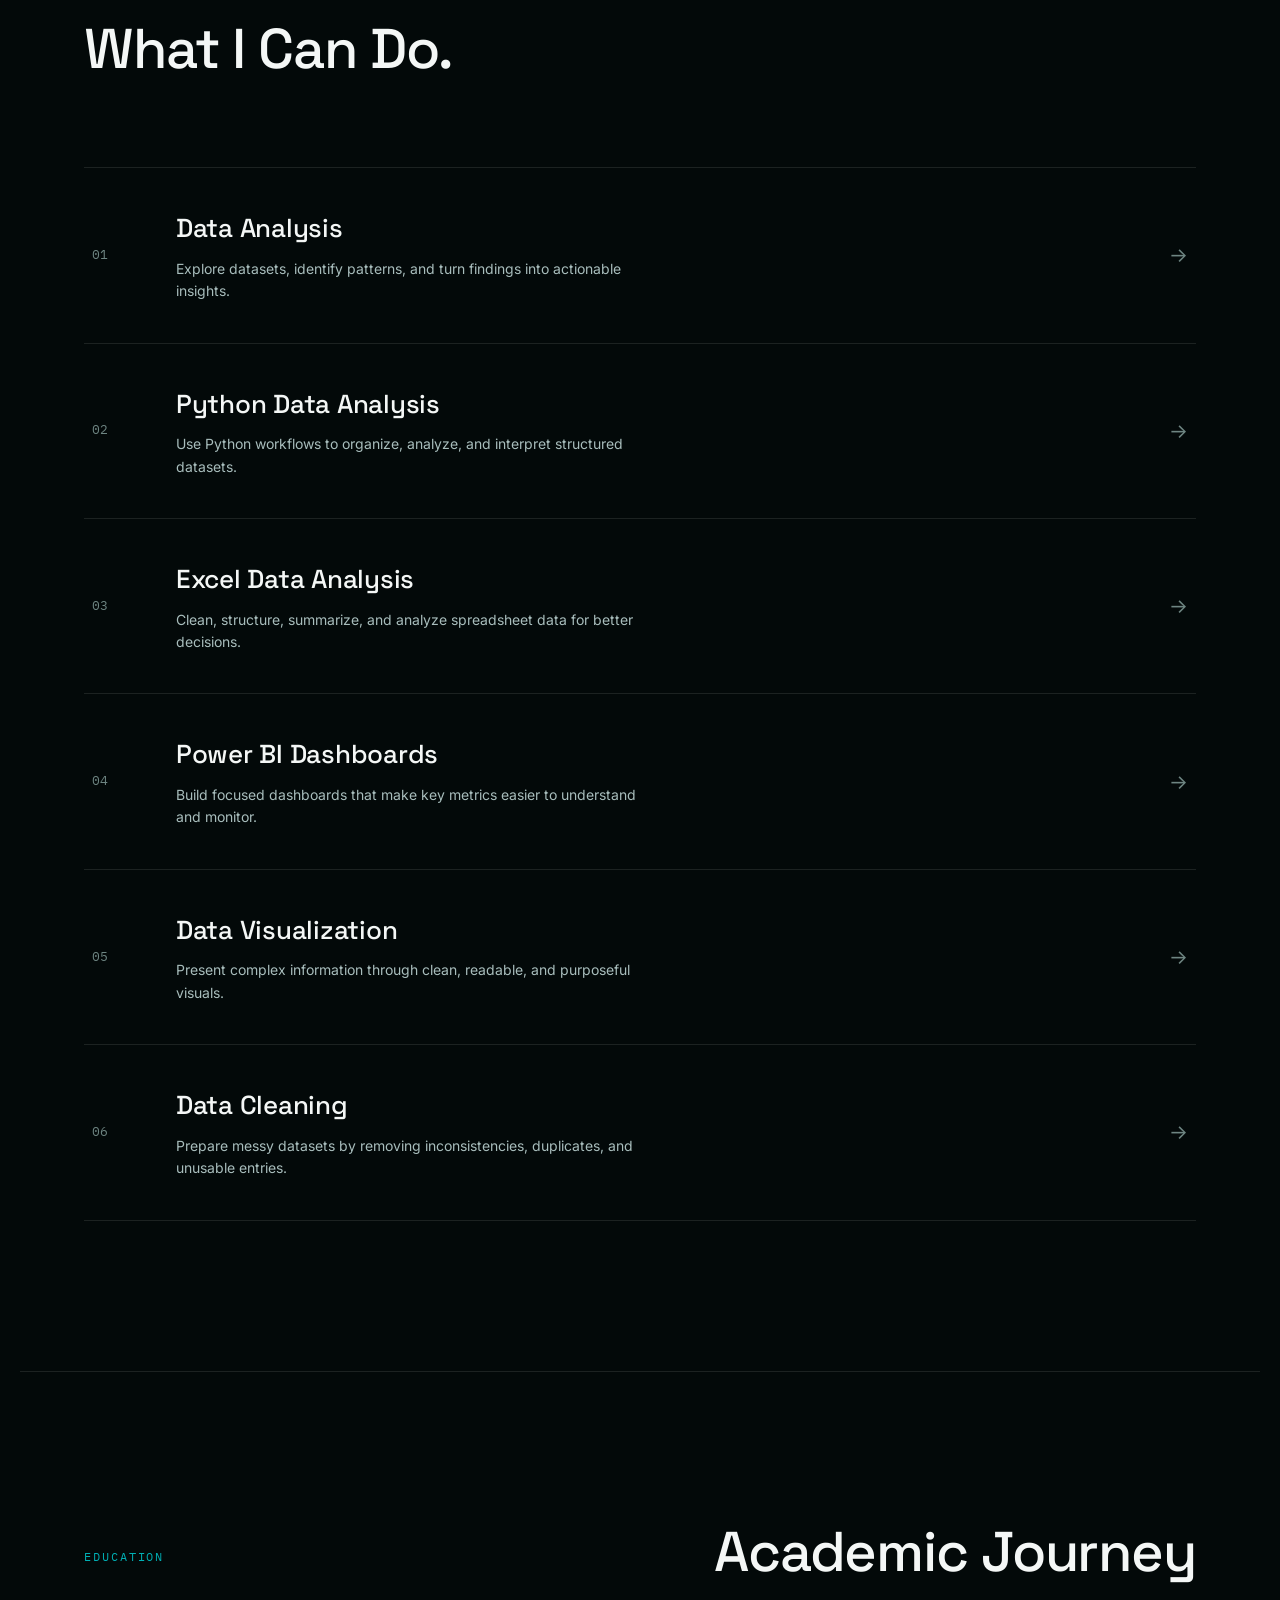
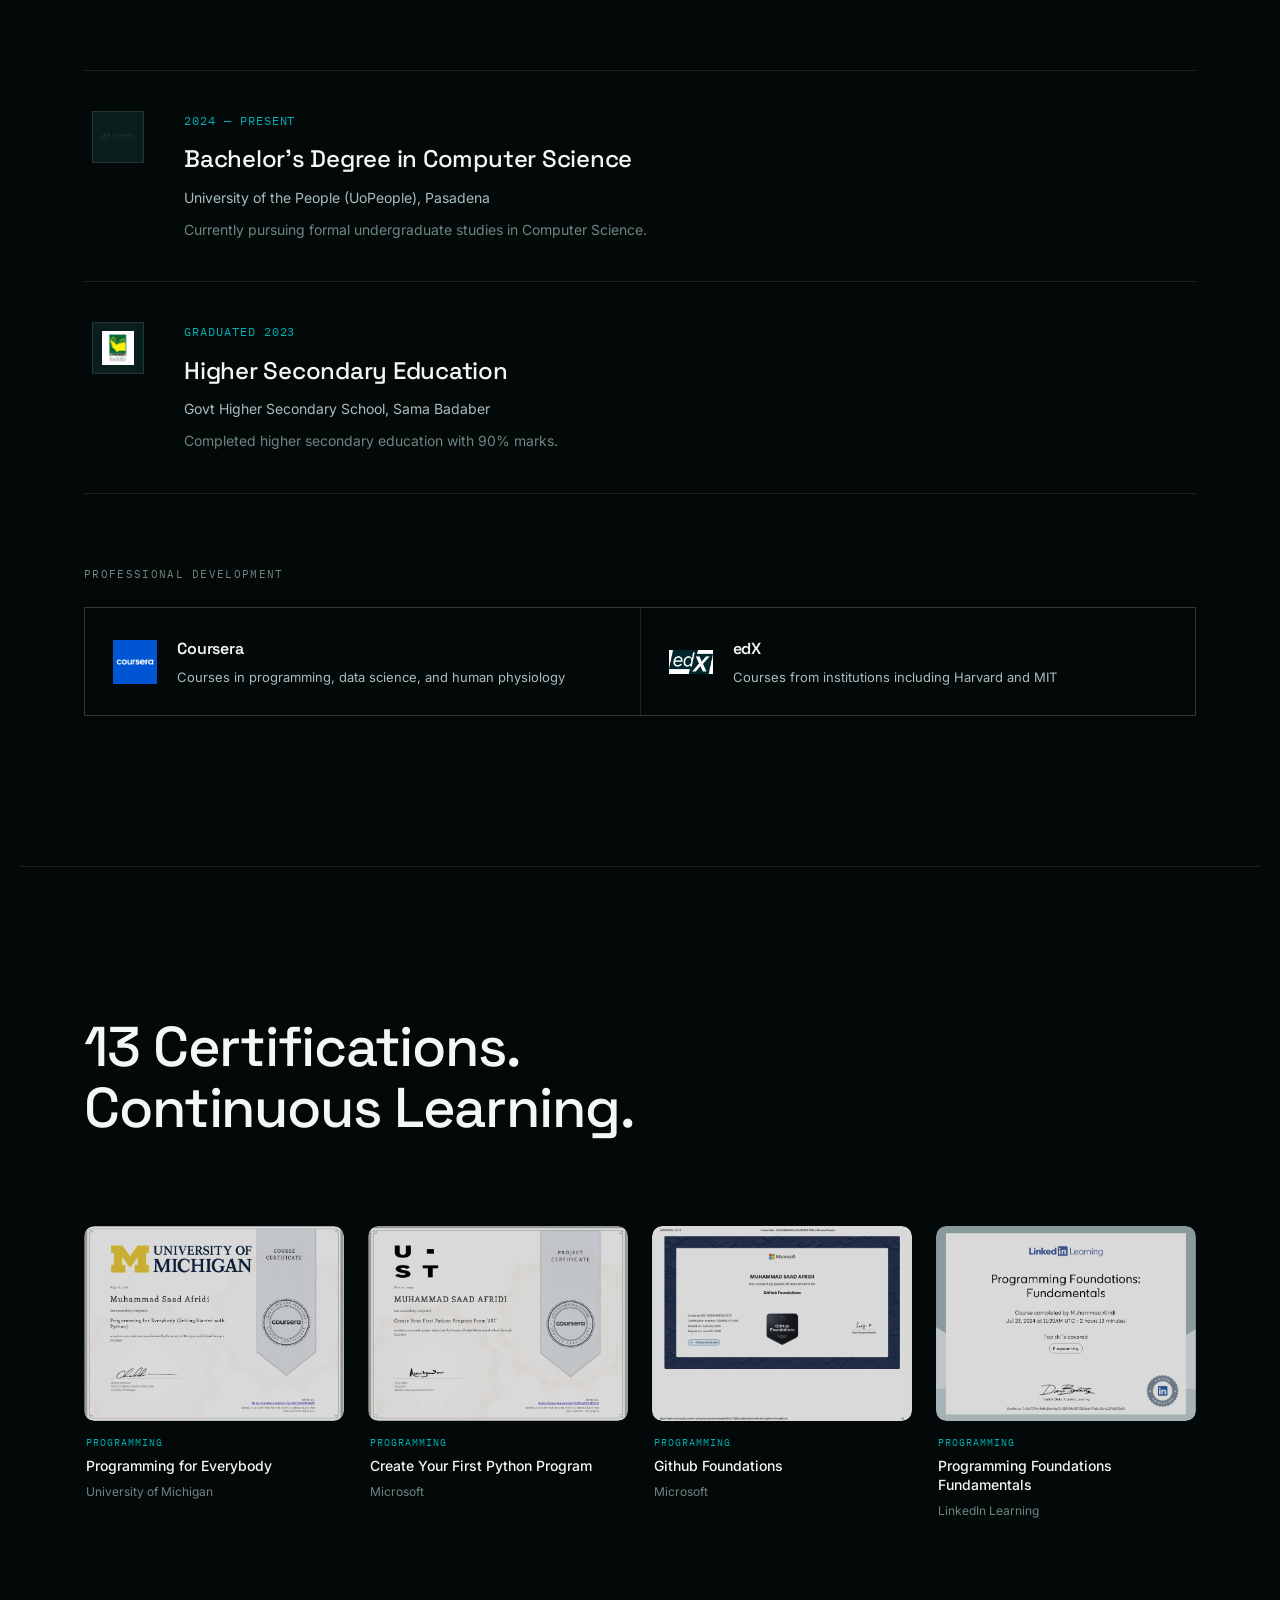
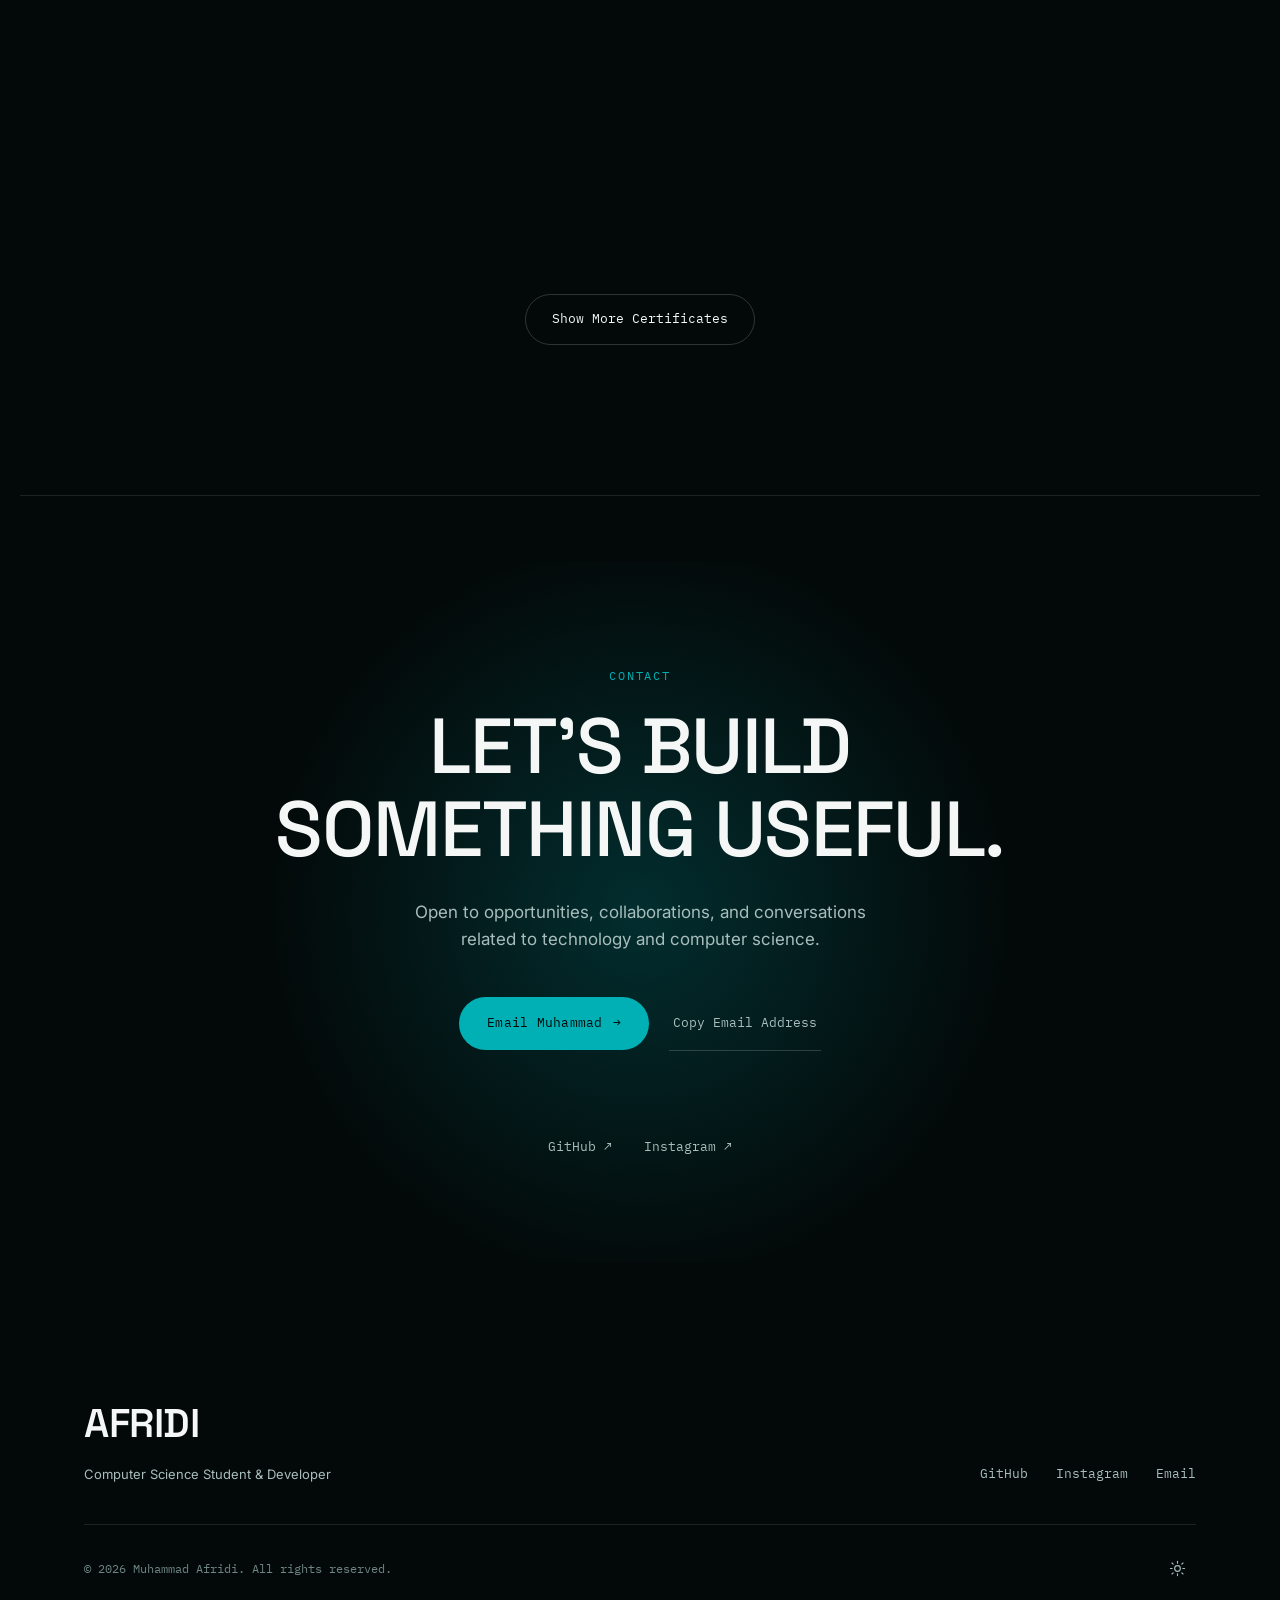
==== commit a4dab0ff: "Update index.html" ====
--- a/index.html
+++ b/index.html
@@ -5,8 +5,8 @@
 <meta charset="UTF-8">
 <meta name="viewport" content="width=device-width, initial-scale=1.0">
 <title>Muhammad Afridi — Portfolio</title>
-<meta name="description" content="Portfolio of Muhammad Afridi, a Computer Science student at UET Peshawar. Explore his skills in C, C++, Java, Python and web development, education, and certifications.">
-<meta name="keywords" content="Muhammad Afridi, Computer Science student, UET Peshawar, web developer portfolio, Python developer, C++ developer">
+<meta name="description" content="Portfolio of Muhammad Afridi, a Computer Science student at University of the People. Explore his skills in C, C++, Java, Python and web development, education, and certifications.">
+<meta name="keywords" content="Muhammad Afridi, Computer Science student, University of the People, web developer portfolio, Python developer, C++ developer">
 <meta name="author" content="Muhammad Afridi">
 <meta name="robots" content="index, follow">
 <meta name="theme-color" content="#030909">
@@ -35,7 +35,7 @@
 <meta property="og:locale" content="en_US">
 <meta name="twitter:card" content="summary_large_image">
 <meta name="twitter:title" content="Muhammad Afridi — Computer Science Student & Developer">
-<meta name="twitter:description" content="Portfolio of Muhammad Afridi, a Computer Science student at UET Peshawar.">
+<meta name="twitter:description" content="Portfolio of Muhammad Afridi, a Computer Science student at University of the People.">
 <meta name="twitter:image" content="images/OpenGraph.png">
 <meta name="twitter:image:alt" content="Muhammad Afridi — Computer Science Student & Developer">
 
@@ -54,7 +54,7 @@
   "url": "https://muhammadafridi1.github.io/portfolio/",
   "image": "https://muhammadafridi1.github.io/portfolio/assets/images/og-image.jpg",
   "alumniOf": [
-    { "@type": "CollegeOrUniversity", "name": "University of Engineering and Technology, Peshawar" },
+    { "@type": "CollegeOrUniversity", "name": "University of the People, Pasadena" },
     { "@type": "HighSchool", "name": "Govt Higher Secondary School, Samabadaber" }
   ],
   "email": "mailto:saada5ridi@gmail.com",
@@ -159,7 +159,7 @@
           <em> WEB </em>a little more<br>
           awesome.
         </h1>
-        <p class="hero-text reveal">I'm Muhammad Afridi, a Computer Science student at UET Peshawar. I work across programming languages, web development and data tools — turning coursework and self-taught skill into practical, working software.</p>
+        <p class="hero-text reveal">I'm Muhammad Afridi, a Computer Science student at UoPeople. I work across programming languages, web development and data tools — turning coursework and self-taught skill into practical, working software.</p>
         <div class="hero-actions reveal">
           <a href="#contact" class="btn-primary">Let's Work Together <span aria-hidden="true">→</span></a>
           <a href="https://github.com/MuhammadAfridi1" target="_blank" rel="noopener" class="btn-ghost">View GitHub <span aria-hidden="true">↗</span></a>
@@ -199,7 +199,7 @@
     <div class="about-grid">
       <div class="about-body reveal">
         <p>I was born in 2005 in Peshawar, Pakistan, and am proud to belong to the Afridi clan from Khyber Pakhtunkhwa. My passion for computer science has been a driving force throughout my life.</p>
-        <p>I completed my high schooling at Government Higher Secondary School, Samabadaber, with an impressive 90% marks. Following that, I enrolled in a bachelor's degree in Computer Science at the University of Engineering and Technology (UET) Peshawar.</p>
+        <p>I completed my high schooling at Government Higher Secondary School, Samabadaber, with an impressive 90% marks. Following that, I enrolled in a bachelor's degree in Computer Science at the University of the People, Pasadena.</p>
         <p>In addition to my formal education, I have undertaken various online courses, the details of which can be found in the Certifications section. My language skills include complete command of English, Urdu, and Pashto, and I am at an upper-intermediate level in German. I am also proficient in Microsoft tools such as Word and Excel.</p>
         <p>My experiences extend beyond academics. I have volunteered as a tutor, helping students with their studies. Additionally, I participated in football tournaments, though I chose to step away from the sport due to personal preferences.</p>
       </div>
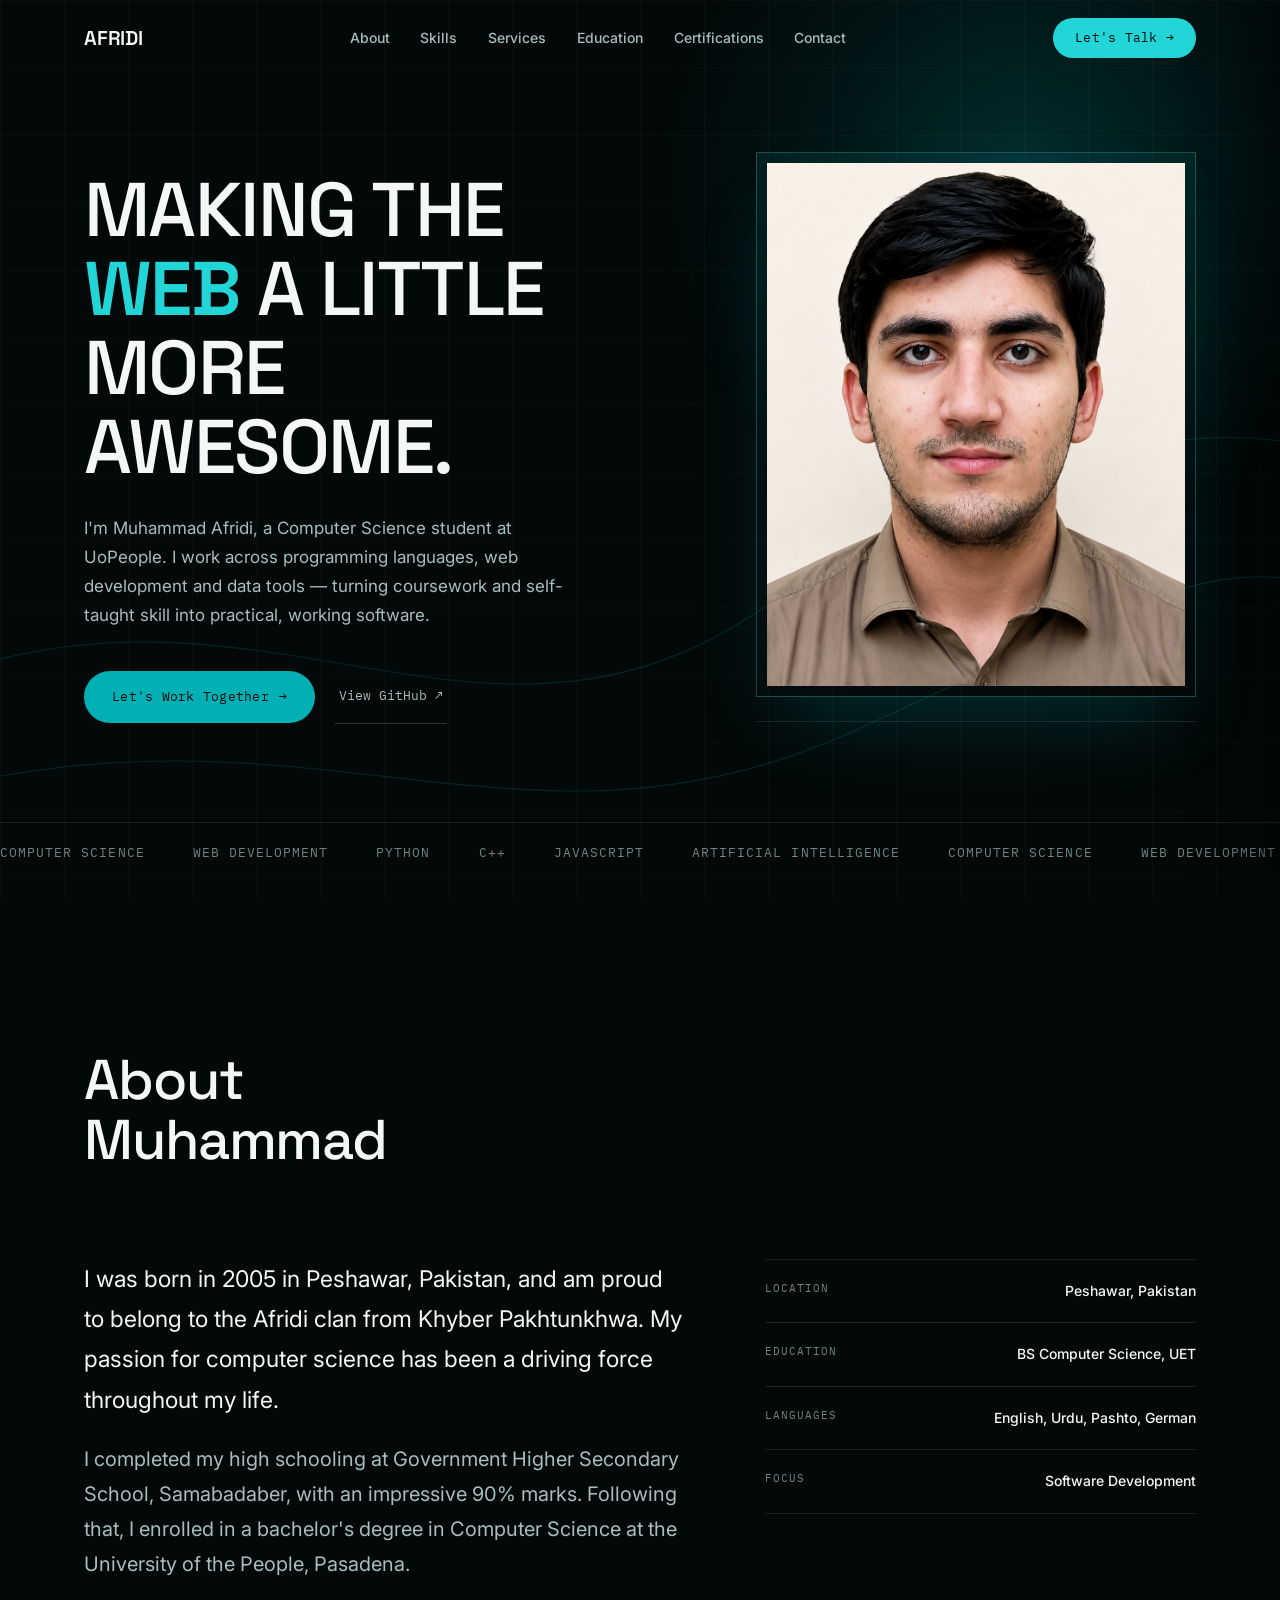
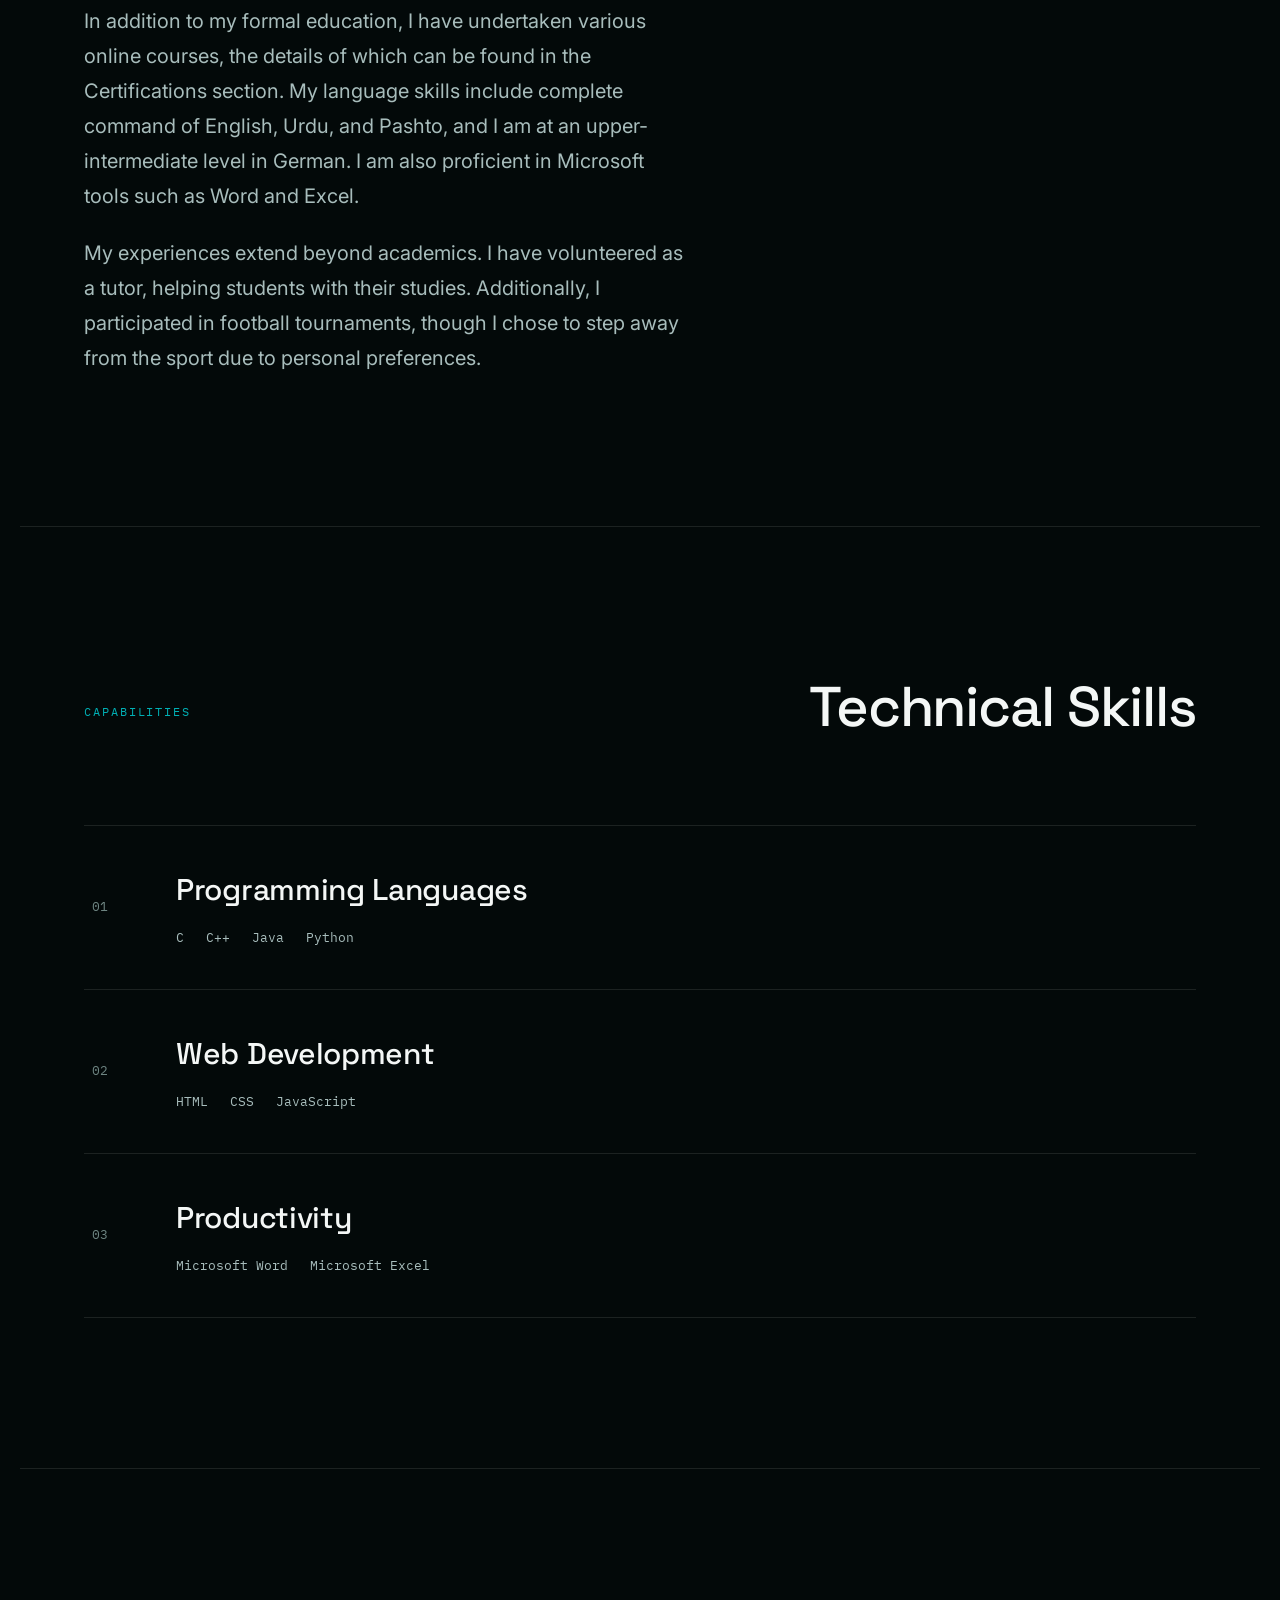
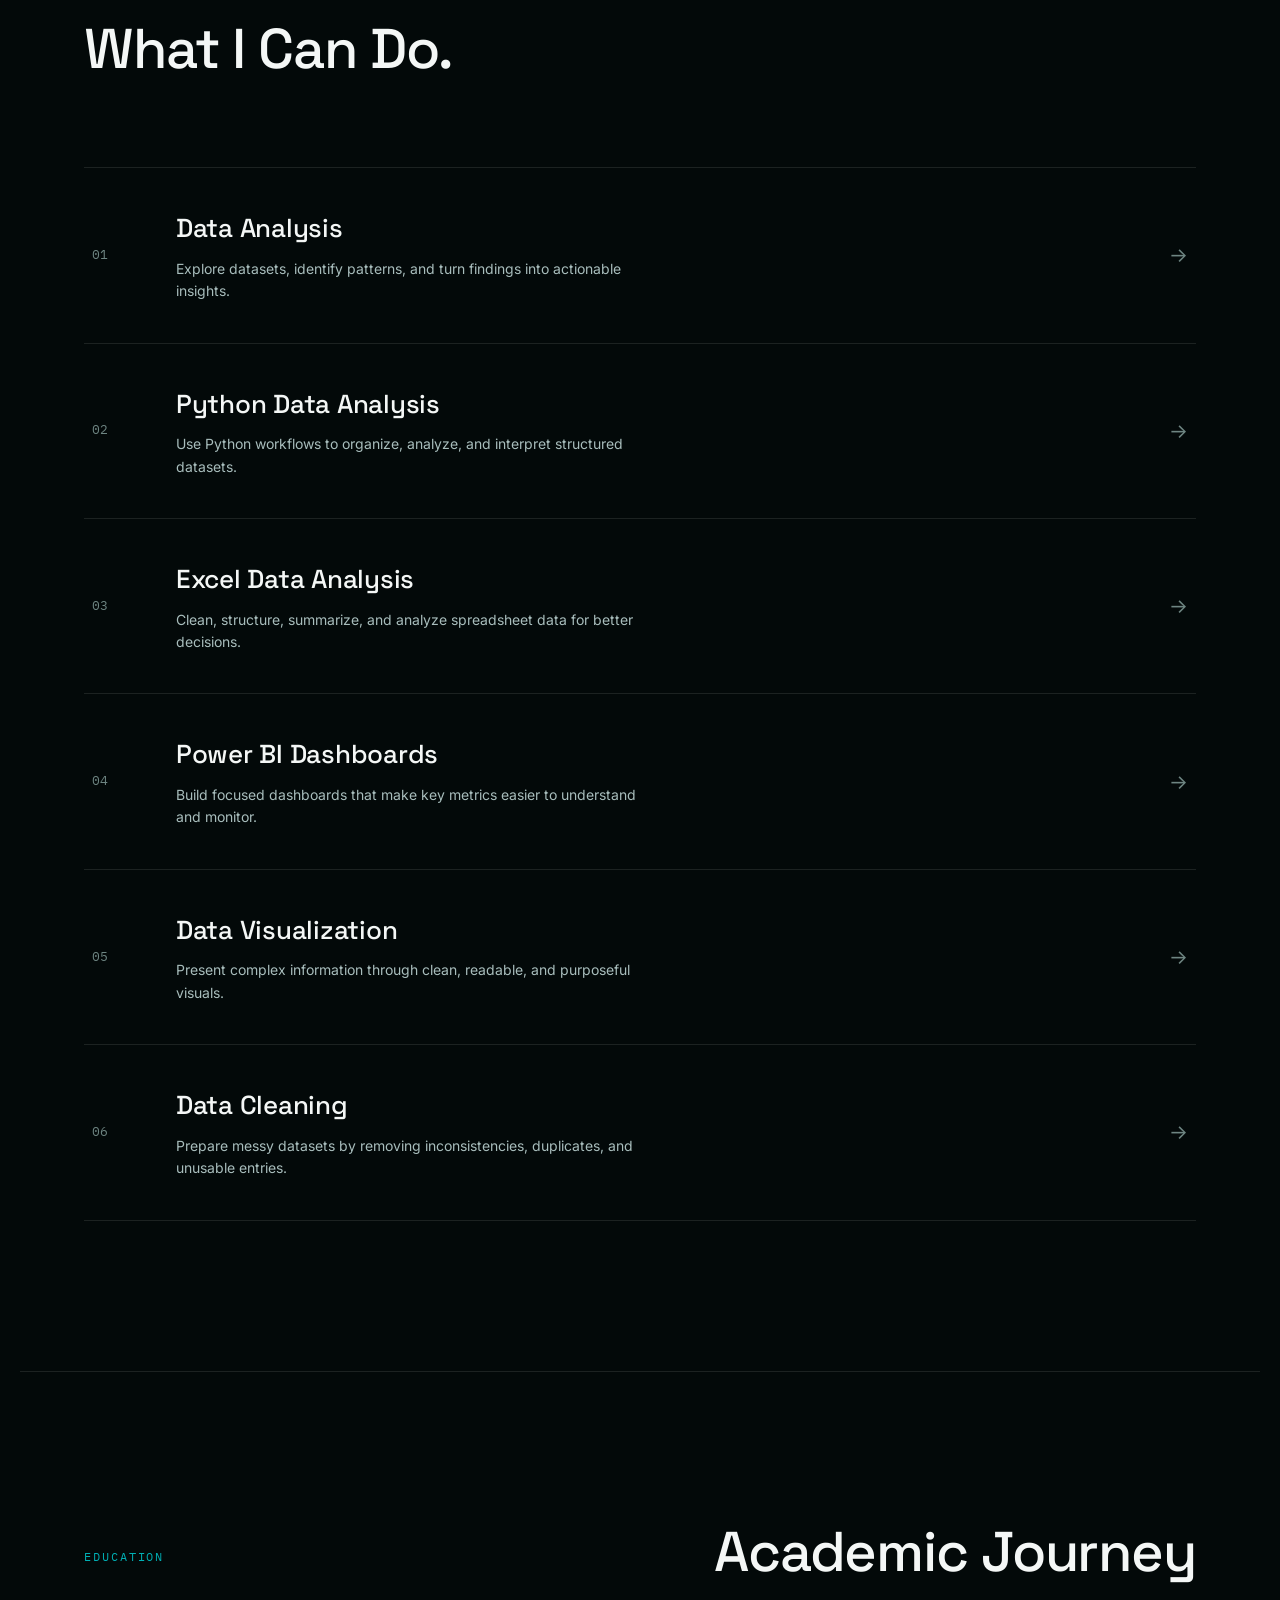
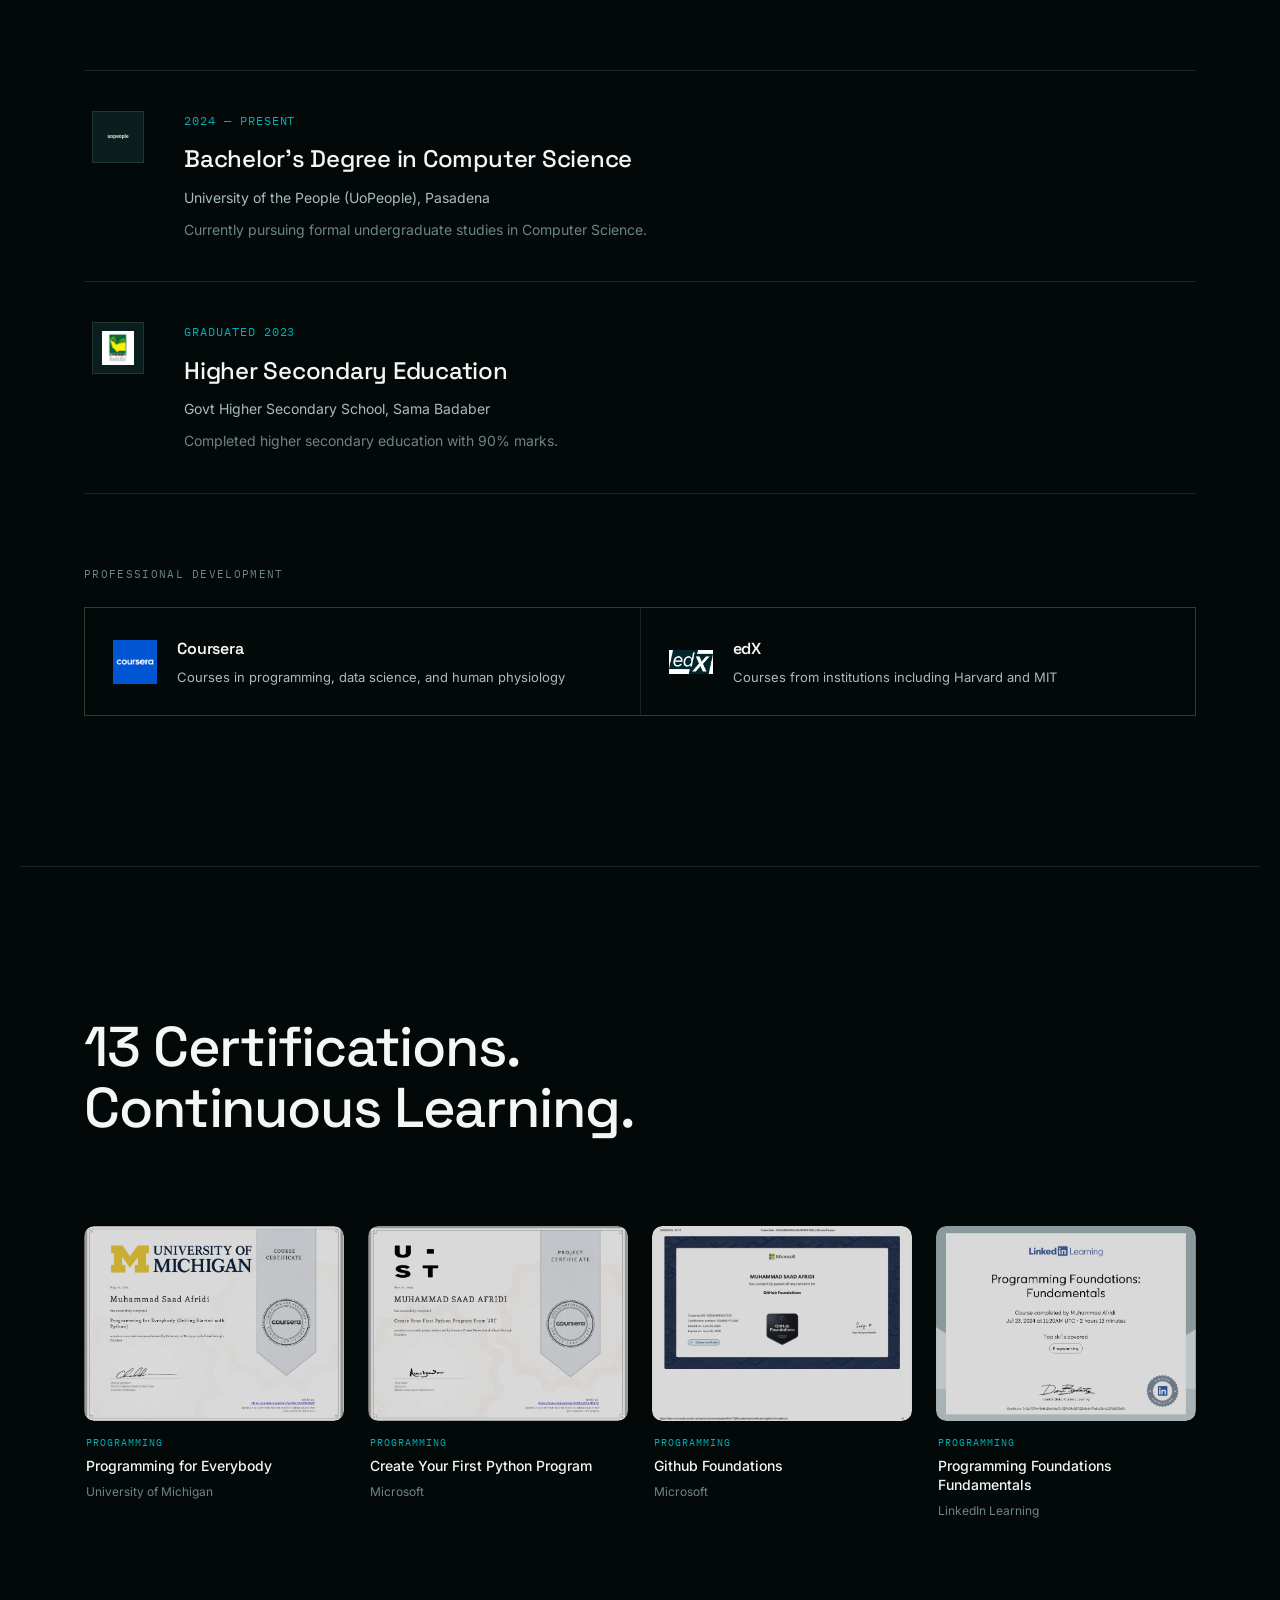
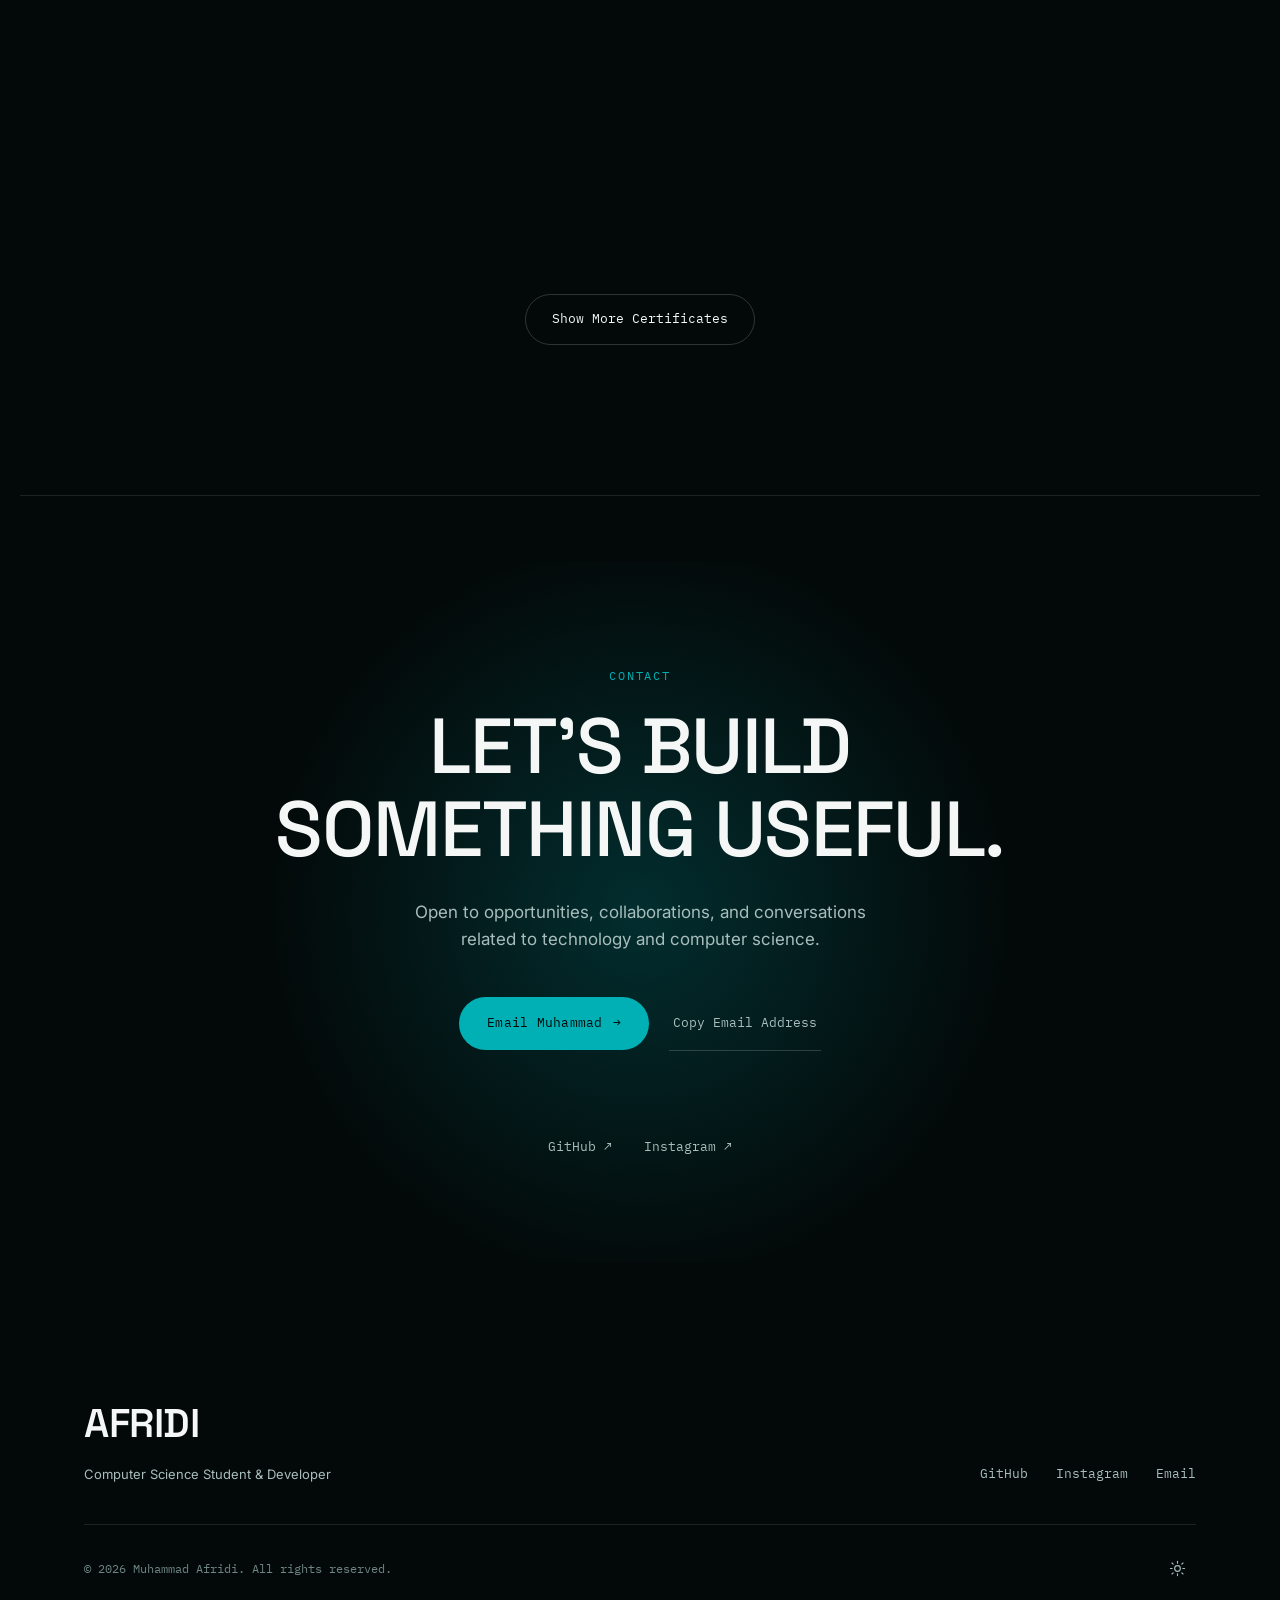
==== commit c8135f95: "Update index.html" ====
--- a/index.html
+++ b/index.html
@@ -339,7 +339,7 @@
 
     <ol class="timeline">
       <li class="timeline-item reveal">
-        <img src="images/uopeople.webp" alt="Uopeople logo" class="timeline-logo" loading="lazy" onerror="this.onerror=null; this.src=makePlaceholder('uopeople');">
+        <img src="images/uopeople.png" alt="Uopeople logo" class="timeline-logo" loading="lazy" onerror="this.onerror=null; this.src=makePlaceholder('uopeople');">
         <div class="timeline-content">
           <p class="timeline-date">2024 — Present</p>
           <h3>Bachelor's Degree in Computer Science</h3>
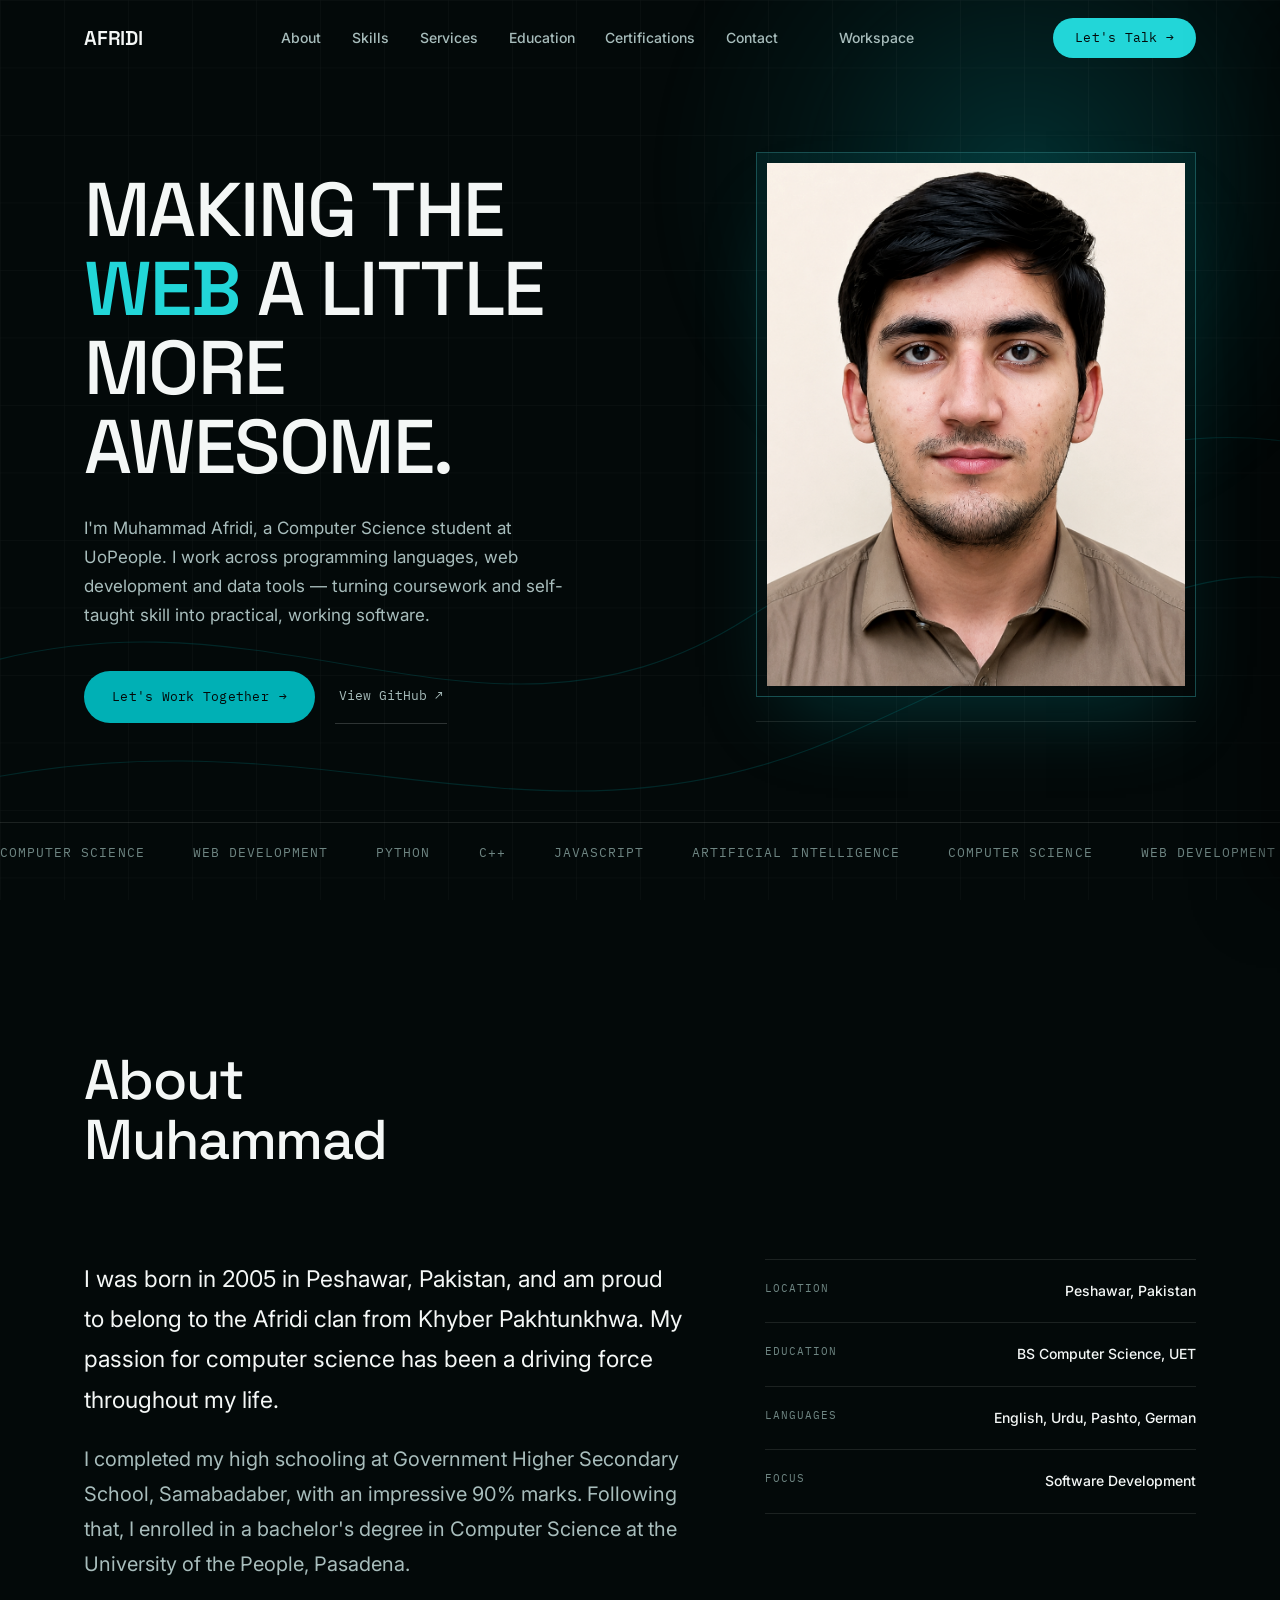
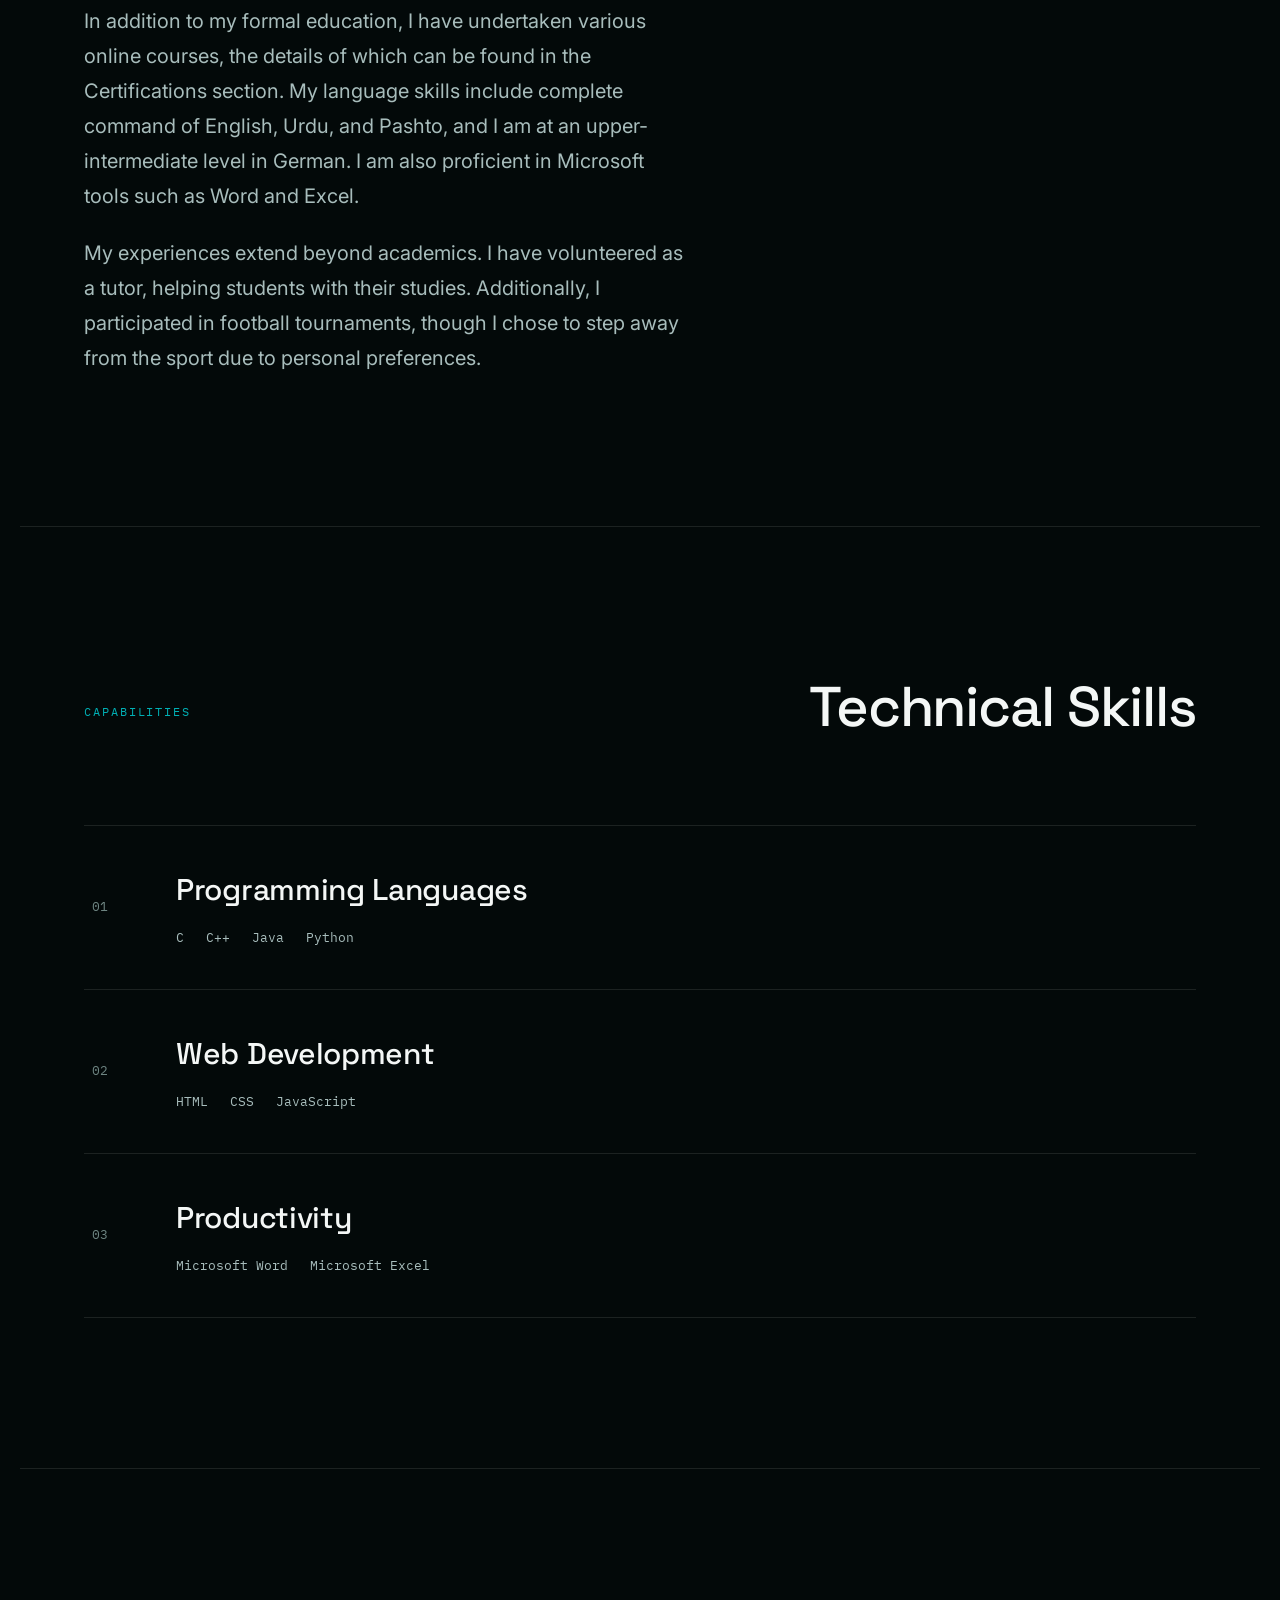
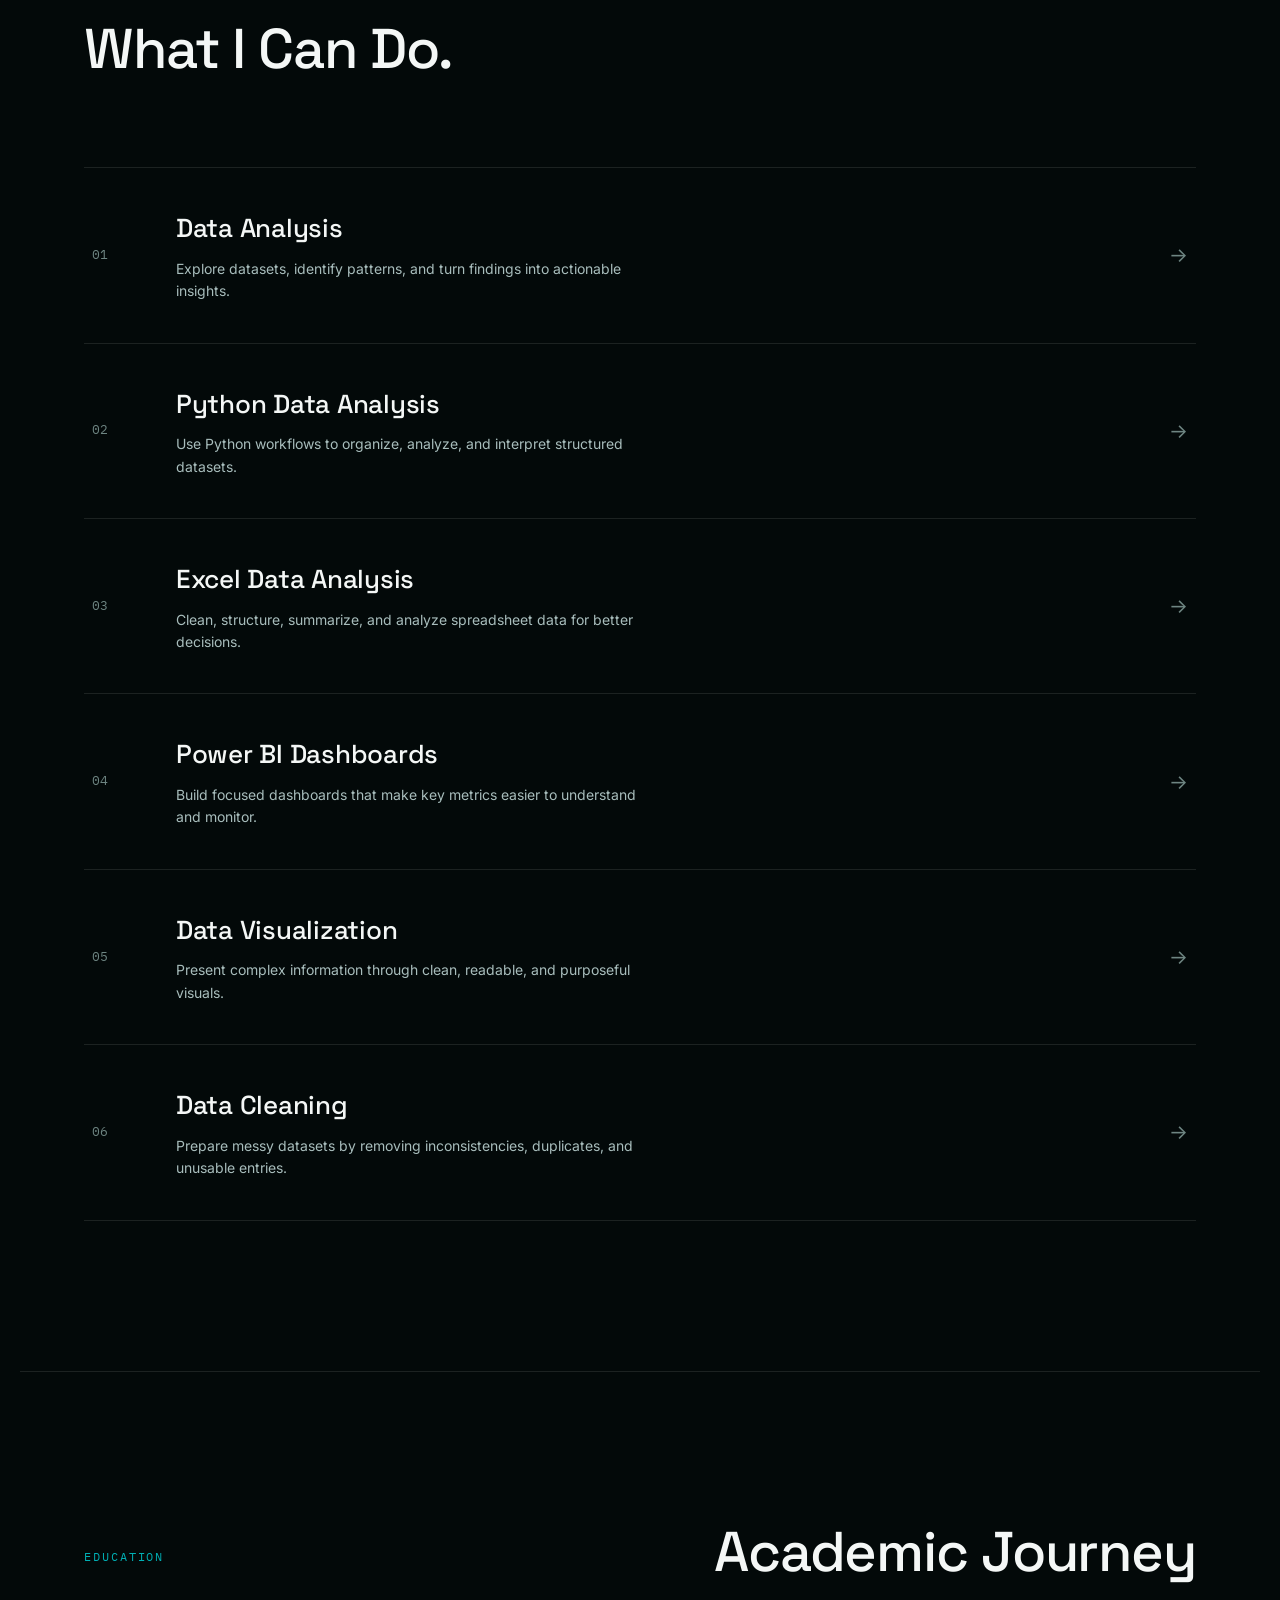
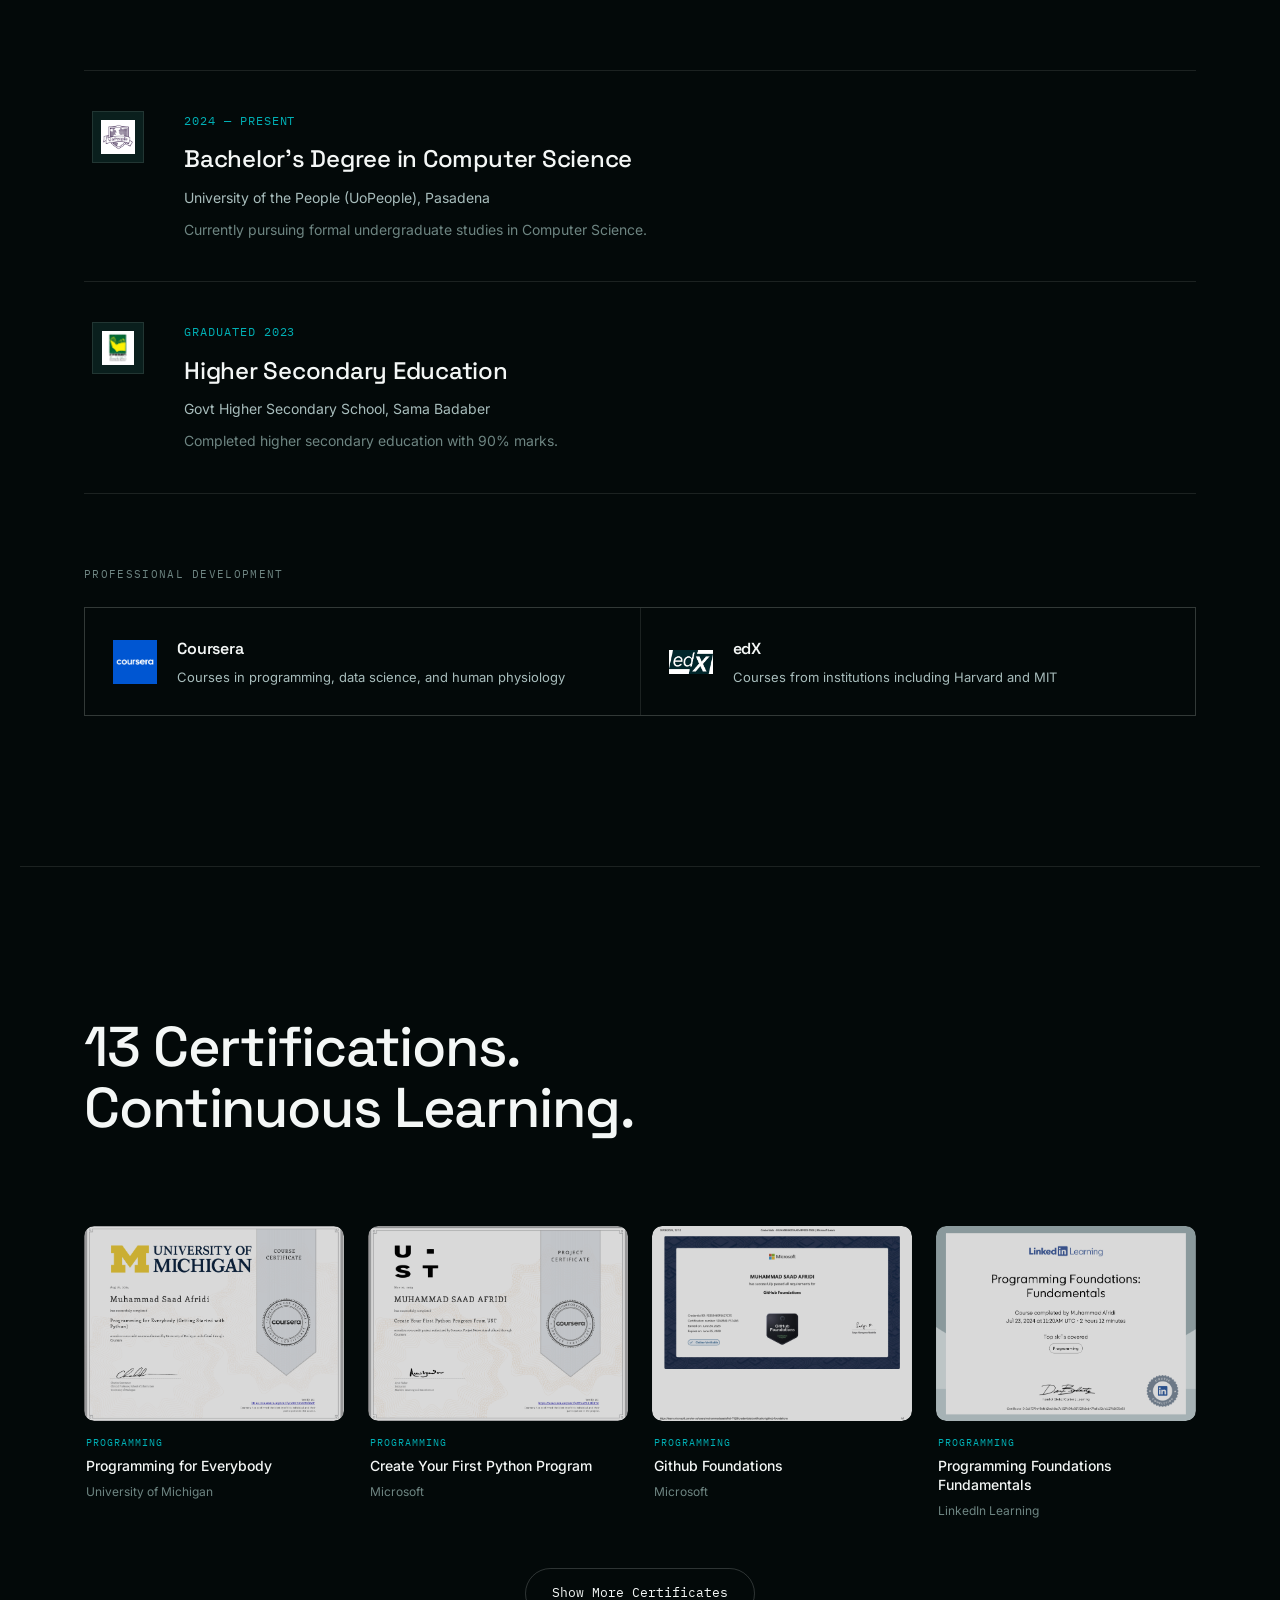
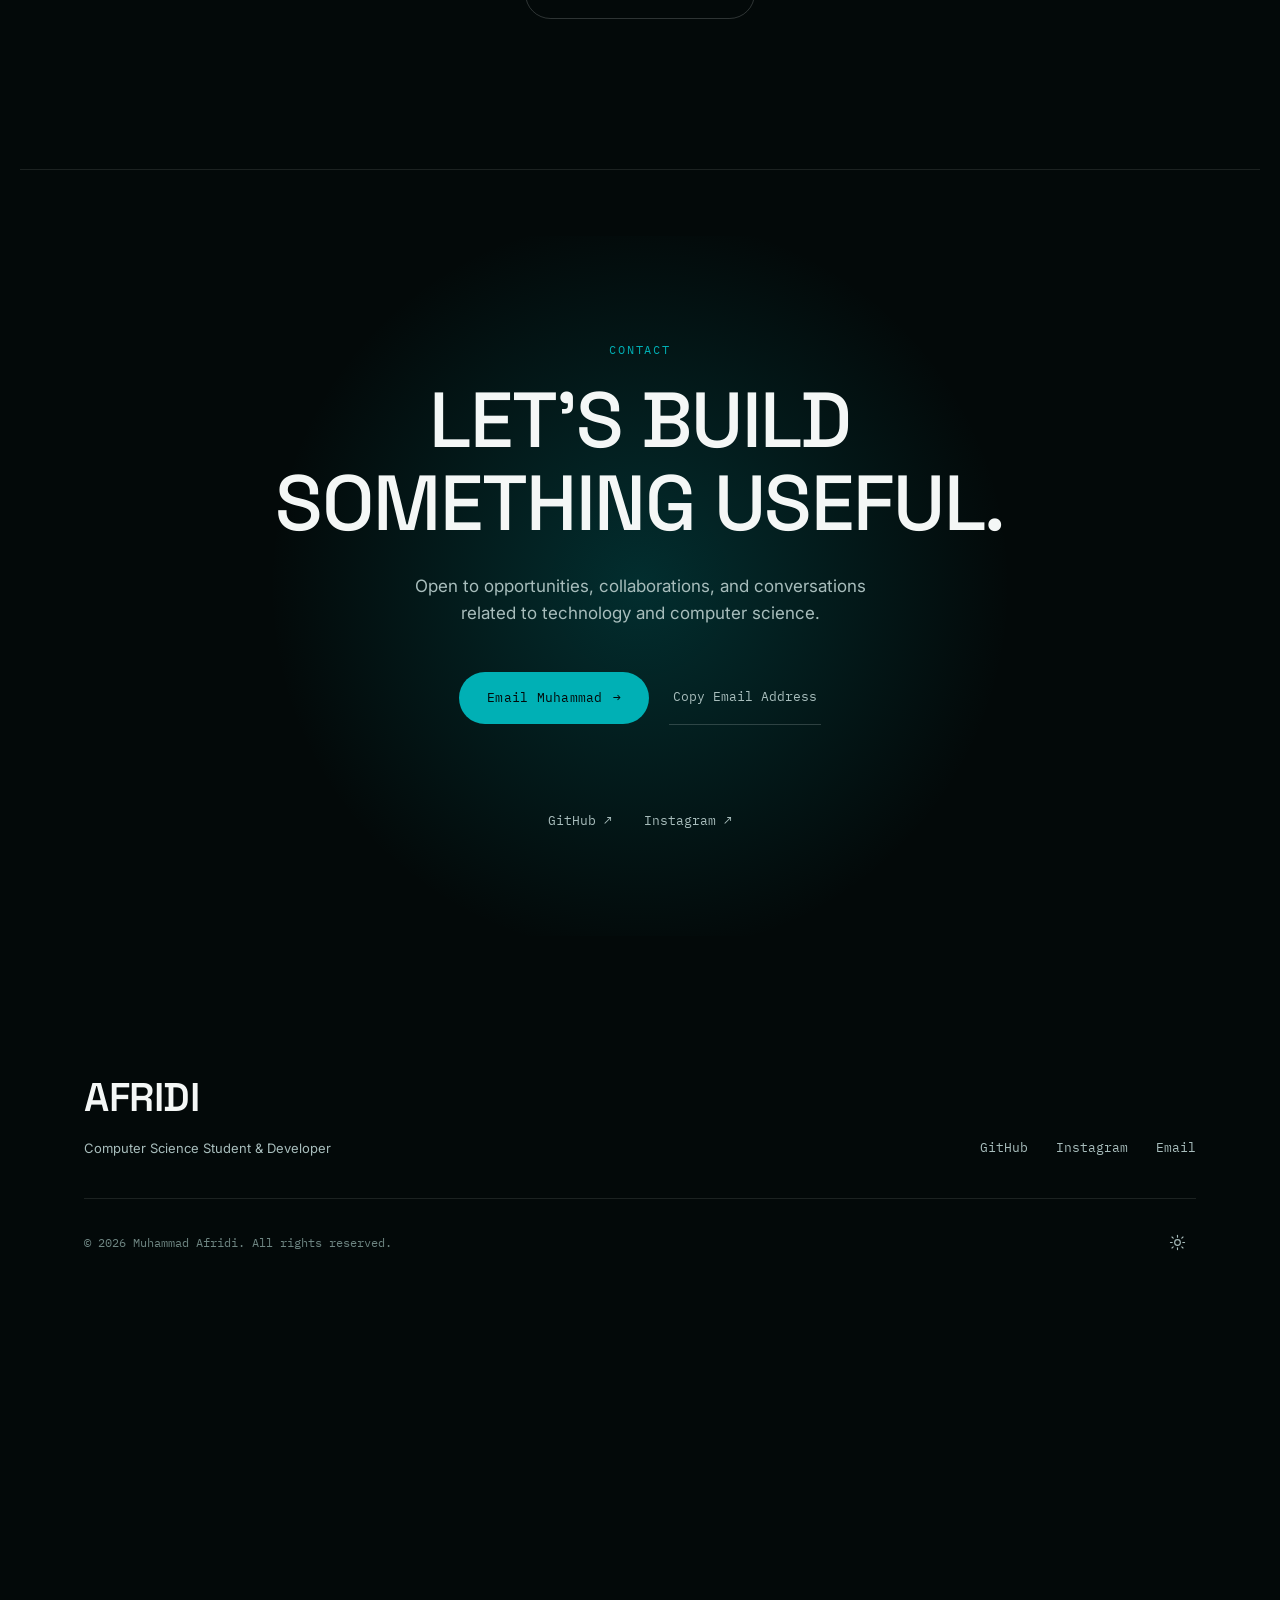
==== commit 85cfdc82: "Update index.html" ====
--- a/index.html
+++ b/index.html
@@ -100,6 +100,7 @@
       <li><a href="#education" data-nav="education">Education</a></li>
       <li><a href="#certifications" data-nav="certifications">Certifications</a></li>
       <li><a href="#contact" data-nav="contact">Contact</a></li>
+      <li></li><a href="research.html">Workspace</a></li>
     </ul>
     <div class="nav-actions">
       <a href="#contact" class="nav-cta">Let's Talk <span aria-hidden="true">→</span></a>
